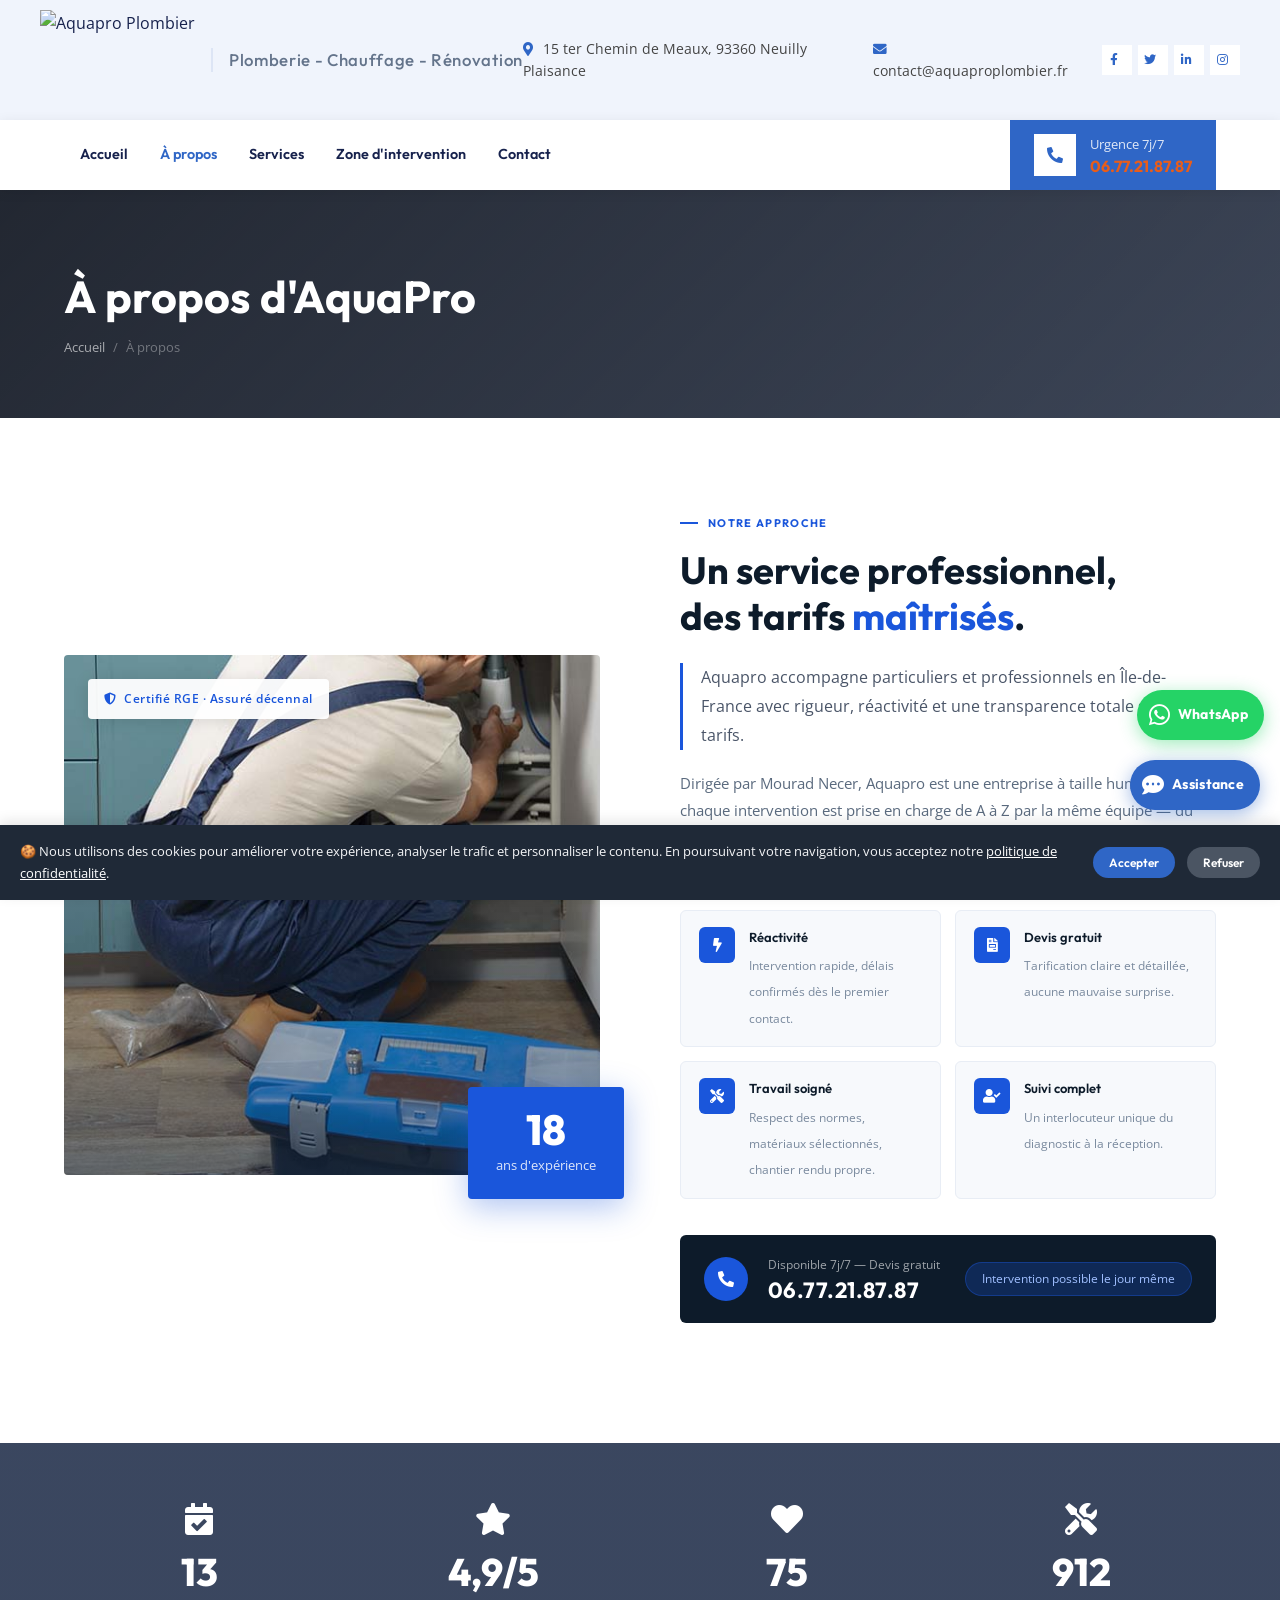
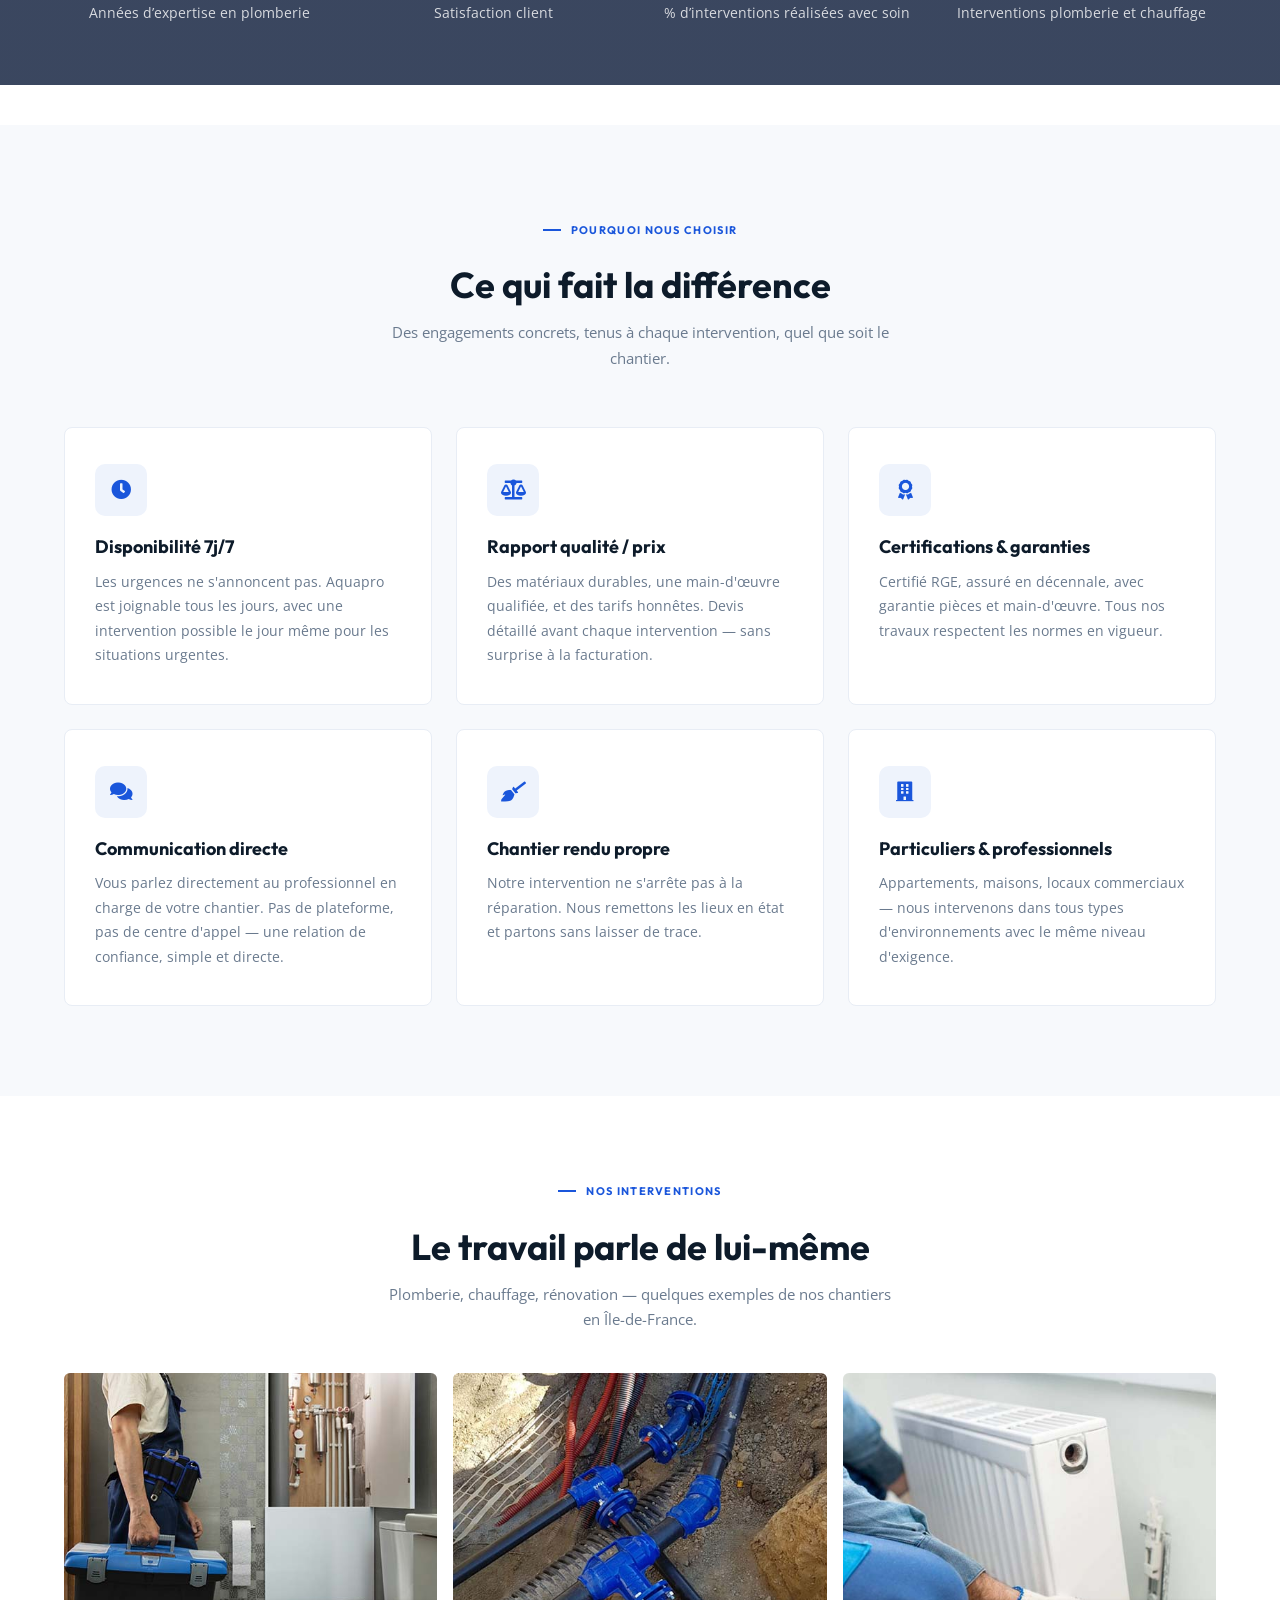
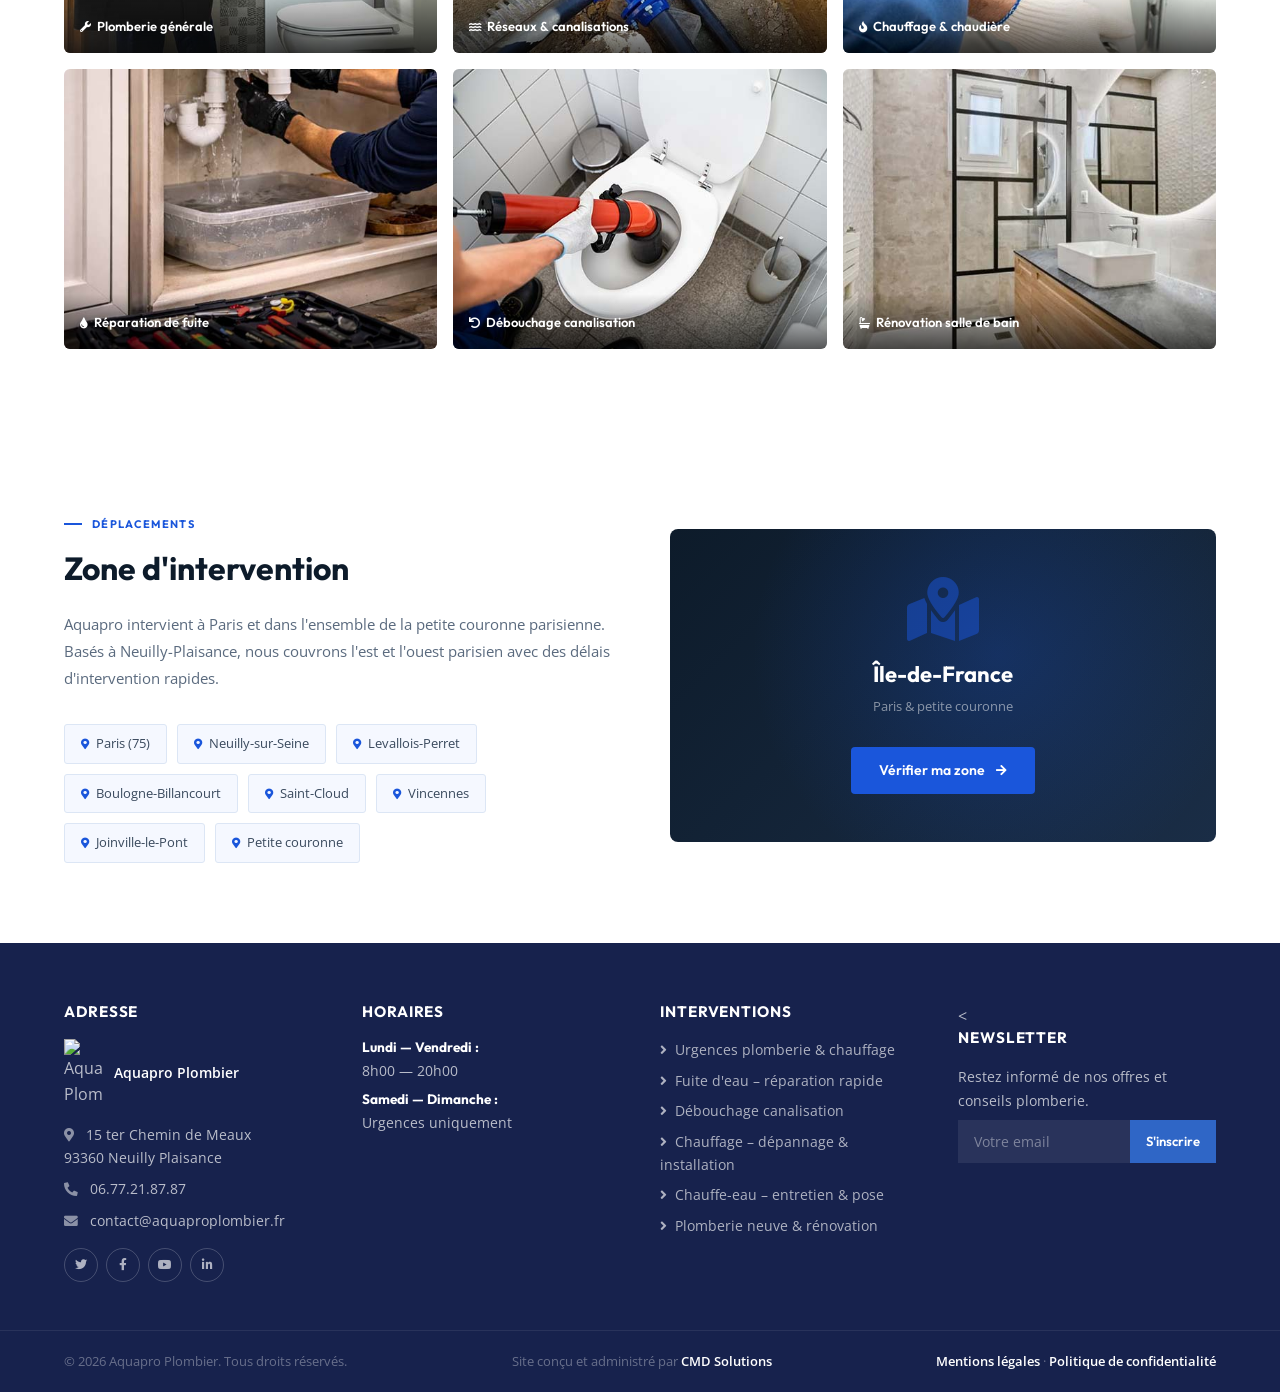
==== about.html @ 338954f0 "Add files via upload" ====
<!DOCTYPE html>
<html lang="fr">
<head>
  <meta charset="UTF-8">
  <meta name="viewport" content="width=device-width, initial-scale=1.0">
  <meta name="author" content="Chris M David">
  <meta name="copyright" content="© 2026 CMD solution">
  <title>À propos — Aquapro Plombier Neuilly-Plaisance (93)</title>
  <meta name="description" content="18 ans d'expérience en plomberie et chauffage en Île-de-France. Découvrez Aquapro Plombier, artisan qualifié basé à Neuilly-Plaisance (93), intervenant sur Paris et la banlieue.">
  <link rel="canonical" href="https://cmdsolution.github.io/aquapro-plomberie/about.html">

  <link rel="preconnect" href="https://fonts.googleapis.com">
  <link rel="preconnect" href="https://fonts.gstatic.com" crossorigin>
  <link href="https://fonts.googleapis.com/css2?family=Outfit:wght@400;500;600;700;800&family=Open+Sans:wght@400;500;600&display=swap" rel="stylesheet">
  <link rel="stylesheet" href="https://cdnjs.cloudflare.com/ajax/libs/font-awesome/5.15.4/css/all.min.css">
  <link rel="stylesheet" href="style.css">

  <style>
    /* ── ABOUT PAGE ENHANCEMENTS ── */

    .page-hero { position: relative; overflow: hidden; }
    .page-hero::after {
      content: '';
      position: absolute;
      inset: 0;
      background: linear-gradient(135deg, rgba(0,0,0,.55) 0%, rgba(0,0,0,.2) 100%);
      pointer-events: none;
    }
    .page-hero .container { position: relative; z-index: 2; }

    /* ── ABOUT PRINCIPALE ── */
    .about-pro-section { padding: 90px 0 80px; background: #fff; }
    .about-pro-grid {
      display: grid;
      grid-template-columns: 1fr 1fr;
      gap: 80px;
      align-items: center;
    }

    /* Image */
    .about-img-wrap { position: relative; }
    .about-img-wrap img {
      width: 100%;
      height: 520px;
      object-fit: cover;
      border-radius: 4px;
      display: block;
    }
    .about-img-overlay {
      position: absolute;
      inset: 0;
      background: linear-gradient(to top, rgba(10,40,80,.5) 0%, transparent 60%);
      border-radius: 4px;
    }
    .about-img-badge {
      position: absolute;
      bottom: -24px;
      right: -24px;
      background: #1a56db;
      color: #fff;
      border-radius: 4px;
      padding: 22px 28px;
      box-shadow: 0 8px 32px rgba(26,86,219,.35);
      text-align: center;
      min-width: 140px;
    }
    .about-img-badge strong {
      display: block;
      font-size: 42px;
      font-family: 'Outfit', sans-serif;
      font-weight: 800;
      line-height: 1;
      color: #fff;
    }
    .about-img-badge span {
      font-size: 13px;
      color: rgba(255,255,255,.85);
      font-family: 'Open Sans', sans-serif;
    }
    .about-img-cert {
      position: absolute;
      top: 24px;
      left: 24px;
      background: rgba(255,255,255,.95);
      border-radius: 4px;
      padding: 10px 16px;
      font-size: 12px;
      font-family: 'Open Sans', sans-serif;
      font-weight: 600;
      color: #1a56db;
      letter-spacing: .04em;
      display: flex;
      align-items: center;
      gap: 8px;
      box-shadow: 0 2px 16px rgba(0,0,0,.12);
    }

    /* Texte */
    .about-label {
      display: inline-block;
      font-family: 'Outfit', sans-serif;
      font-size: 11px;
      font-weight: 700;
      letter-spacing: .12em;
      text-transform: uppercase;
      color: #1a56db;
      margin-bottom: 16px;
      padding-left: 28px;
      position: relative;
    }
    .about-label::before {
      content: '';
      position: absolute;
      left: 0; top: 50%;
      width: 18px; height: 2px;
      background: #1a56db;
      transform: translateY(-50%);
    }
    .about-h2 {
      font-family: 'Outfit', sans-serif;
      font-size: 38px;
      font-weight: 700;
      color: #0d1b2a;
      line-height: 1.2;
      margin: 0 0 24px;
    }
    .about-h2 em { font-style: normal; color: #1a56db; }
    .about-intro {
      font-family: 'Open Sans', sans-serif;
      font-size: 16px;
      line-height: 1.8;
      color: #4a5568;
      margin-bottom: 20px;
      border-left: 3px solid #1a56db;
      padding-left: 18px;
    }
    .about-body {
      font-family: 'Open Sans', sans-serif;
      font-size: 15px;
      line-height: 1.8;
      color: #5a6a7e;
      margin-bottom: 32px;
    }

    /* Engagements */
    .engagements-grid {
      display: grid;
      grid-template-columns: 1fr 1fr;
      gap: 14px;
      margin-bottom: 36px;
    }
    .eng-card {
      background: #f7f9fc;
      border: 1px solid #e8edf5;
      border-radius: 6px;
      padding: 16px 18px;
      display: flex;
      gap: 14px;
      align-items: flex-start;
      transition: box-shadow .2s, border-color .2s;
    }
    .eng-card:hover {
      box-shadow: 0 4px 20px rgba(26,86,219,.1);
      border-color: #c0d0ee;
    }
    .eng-icon-wrap {
      width: 36px; height: 36px;
      border-radius: 6px;
      background: #1a56db;
      display: flex; align-items: center; justify-content: center;
      flex-shrink: 0;
    }
    .eng-icon-wrap i { color: #fff; font-size: 14px; }
    .eng-content strong {
      display: block;
      font-family: 'Outfit', sans-serif;
      font-size: 13px; font-weight: 600;
      color: #0d1b2a;
      margin-bottom: 3px;
    }
    .eng-content span {
      font-family: 'Open Sans', sans-serif;
      font-size: 12px; color: #7a8a9e;
      line-height: 1.5;
    }

    /* CTA bar */
    .about-cta-bar {
      display: flex; align-items: center; gap: 20px;
      padding: 20px 24px;
      background: #0d1b2a;
      border-radius: 6px;
    }
    .about-cta-bar .cta-icon {
      width: 44px; height: 44px;
      background: #1a56db; border-radius: 50%;
      display: flex; align-items: center; justify-content: center;
      flex-shrink: 0;
    }
    .about-cta-bar .cta-icon i { color: #fff; font-size: 16px; }
    .about-cta-bar .cta-text p {
      margin: 0 0 2px;
      font-size: 12px; color: rgba(255,255,255,.6);
      font-family: 'Open Sans', sans-serif;
    }
    .about-cta-bar .cta-text h3 {
      margin: 0;
      font-family: 'Outfit', sans-serif;
      font-size: 22px; font-weight: 700;
      color: #fff; letter-spacing: .02em;
    }
    .about-cta-bar .cta-badge {
      margin-left: auto;
      background: rgba(26,86,219,.25);
      border: 1px solid rgba(26,86,219,.4);
      border-radius: 20px;
      padding: 6px 16px;
      font-size: 12px;
      font-family: 'Open Sans', sans-serif;
      color: #a0bfff;
      white-space: nowrap;
    }

    /* ── STATS BAR ── */
    .stats-pro-bar {
      background: linear-gradient(135deg, #0d1b2a 0%, #1a2d46 100%);
      padding: 60px 0;
    }
    .stats-pro-grid {
      display: grid;
      grid-template-columns: repeat(4, 1fr);
    }
    .stat-pro-item {
      text-align: center;
      padding: 0 30px;
      position: relative;
    }
    .stat-pro-item:not(:last-child)::after {
      content: '';
      position: absolute;
      right: 0; top: 10%; height: 80%; width: 1px;
      background: rgba(255,255,255,.1);
    }
    .stat-pro-item i {
      font-size: 22px; color: #1a56db;
      margin-bottom: 14px; display: block;
    }
    .stat-pro-item h2 {
      font-family: 'Outfit', sans-serif;
      font-size: 48px; font-weight: 800;
      color: #fff; margin: 0 0 6px; line-height: 1;
    }
    .stat-pro-item h2 .suffix {
      font-size: 24px; font-weight: 600; color: #1a56db;
    }
    .stat-pro-item p {
      font-family: 'Open Sans', sans-serif;
      font-size: 13px; color: rgba(255,255,255,.55);
      margin: 0; letter-spacing: .03em;
    }

    /* ── VALEURS ── */
    .valeurs-section { padding: 90px 0; background: #f7f9fc; }
    .section-header { text-align: center; margin-bottom: 56px; }
    .section-header h2 {
      font-family: 'Outfit', sans-serif;
      font-size: 36px; font-weight: 700;
      color: #0d1b2a; margin: 8px 0 14px;
    }
    .section-header p {
      font-family: 'Open Sans', sans-serif;
      font-size: 15px; color: #6a7a8e;
      max-width: 560px; margin: 0 auto; line-height: 1.7;
    }
    .valeurs-grid {
      display: grid;
      grid-template-columns: repeat(3, 1fr);
      gap: 24px;
    }
    .valeur-card {
      background: #fff;
      border: 1px solid #e8edf5;
      border-radius: 8px;
      padding: 36px 30px;
      transition: box-shadow .25s, transform .25s;
      position: relative; overflow: hidden;
    }
    .valeur-card::before {
      content: '';
      position: absolute;
      top: 0; left: 0; right: 0; height: 3px;
      background: #1a56db;
      transform: scaleX(0); transform-origin: left;
      transition: transform .3s;
    }
    .valeur-card:hover {
      box-shadow: 0 12px 40px rgba(26,86,219,.12);
      transform: translateY(-4px);
    }
    .valeur-card:hover::before { transform: scaleX(1); }
    .valeur-icon {
      width: 52px; height: 52px;
      background: #eef3fc; border-radius: 10px;
      display: flex; align-items: center; justify-content: center;
      margin-bottom: 20px;
    }
    .valeur-icon i { font-size: 20px; color: #1a56db; }
    .valeur-card h4 {
      font-family: 'Outfit', sans-serif;
      font-size: 18px; font-weight: 700;
      color: #0d1b2a; margin: 0 0 12px;
    }
    .valeur-card p {
      font-family: 'Open Sans', sans-serif;
      font-size: 14px; color: #6a7a8e;
      line-height: 1.75; margin: 0;
    }

    /* ── ZONE ── */
    .zone-section { padding: 80px 0; background: #fff; }
    .zone-grid {
      display: grid;
      grid-template-columns: 1fr 1fr;
      gap: 60px; align-items: center;
    }
    .zone-tags {
      display: flex; flex-wrap: wrap; gap: 10px;
      margin-top: 24px;
    }
    .zone-tag {
      display: inline-flex; align-items: center; gap: 7px;
      padding: 8px 16px;
      border: 1px solid #dce6f5; border-radius: 3px;
      font-family: 'Open Sans', sans-serif;
      font-size: 13px; color: #3a4a5e;
      background: #f5f8ff;
    }
    .zone-tag i { font-size: 11px; color: #1a56db; }
    .zone-map-wrap {
      background: linear-gradient(135deg, #0d1b2a 0%, #1a2d46 100%);
      border-radius: 8px; padding: 48px 40px;
      text-align: center; position: relative; overflow: hidden;
    }
    .zone-map-wrap::before {
      content: '';
      position: absolute; inset: 0;
      background: radial-gradient(circle at 60% 40%, rgba(26,86,219,.25) 0%, transparent 65%);
    }
    .zone-map-icon { position: relative; z-index: 2; }
    .zone-map-icon i {
      font-size: 64px; color: rgba(26,86,219,.5);
      display: block; margin-bottom: 20px;
    }
    .zone-map-icon h3 {
      font-family: 'Outfit', sans-serif;
      font-size: 22px; font-weight: 700;
      color: #fff; margin: 0 0 8px;
    }
    .zone-map-icon p {
      font-family: 'Open Sans', sans-serif;
      font-size: 13px; color: rgba(255,255,255,.5); margin: 0;
    }
    .zone-cta {
      position: relative; z-index: 2;
      margin-top: 30px; display: inline-block;
      background: #1a56db; color: #fff;
      font-family: 'Outfit', sans-serif;
      font-size: 14px; font-weight: 600;
      padding: 12px 28px; border-radius: 4px;
      text-decoration: none; transition: background .2s;
    }
    .zone-cta:hover { background: #1447b8; color: #fff; }

    /* Fade-up */
    .fade-up {
      opacity: 0; transform: translateY(28px);
      transition: opacity .6s ease, transform .6s ease;
    }
    .fade-up.visible { opacity: 1; transform: translateY(0); }

    /* Responsive */
    @media (max-width: 992px) {
      .about-pro-grid, .zone-grid { grid-template-columns: 1fr; gap: 40px; }
      .about-img-badge { bottom: -16px; right: 16px; }
      .stats-pro-grid { grid-template-columns: repeat(2, 1fr); gap: 40px; }
      .stat-pro-item:not(:last-child)::after { display: none; }
      .valeurs-grid { grid-template-columns: 1fr 1fr; }
    }
    @media (max-width: 600px) {
      .about-h2 { font-size: 28px; }
      .valeurs-grid, .engagements-grid { grid-template-columns: 1fr; }
      .stats-pro-grid { grid-template-columns: repeat(2, 1fr); }
      .about-cta-bar { flex-wrap: wrap; }
      .about-cta-bar .cta-badge { margin-left: 0; }
    }
  </style>
</head>
<body>

  <!-- TOPBAR -->
  <div class="topbar">
    <div class="container topbar-inner">
      <div class="logo">
        <a href="index.html"><img src="img/logo.webp" alt="Aquapro Plombier"></a>
        <div class="logo-tagline">Plomberie - Chauffage - Rénovation</div>
      </div>
      <div class="topbar-info">
        <span><i class="fa fa-map-marker-alt"></i> 15 ter Chemin de Meaux, 93360 Neuilly Plaisance</span>
        <span><i class="fa fa-envelope"></i> contact@aquaproplombier.fr</span>
        <div class="topbar-social">
          <a href="#"><i class="fab fa-facebook-f"></i></a>
          <a href="#"><i class="fab fa-twitter"></i></a>
          <a href="#"><i class="fab fa-linkedin-in"></i></a>
          <a href="#"><i class="fab fa-instagram"></i></a>
        </div>
      </div>
    </div>
  </div>

  <!-- NAVBAR -->
  <nav class="navbar" id="navbar">
    <div class="container navbar-inner">
      <a href="index.html" class="nav-logo">Aquapro Plombier</a>
      <button class="burger" id="burger"><i class="fa fa-bars"></i></button>
      <div class="nav-menu" id="nav-menu">
        <a href="index.html" class="nav-link">Accueil</a>
        <a href="about.html" class="nav-link">À propos</a>
        <a href="services.html" class="nav-link">Services</a>
        <a href="zone-intervention.html" class="nav-link">Zone d'intervention</a>
        <a href="contact.html" class="nav-link">Contact</a>
      </div>
      <div class="nav-phone">
        <div class="nav-phone-icon"><i class="fa fa-phone-alt"></i></div>
        <div>
          <p>Urgence 7j/7</p>
          <h5>06.77.21.87.87</h5>
        </div>
      </div>
    </div>
  </nav>

  <!-- HERO -->
  <div class="page-hero">
    <div class="container">
      <h1>À propos d'AquaPro</h1>
      <nav class="breadcrumb">
        <a href="index.html">Accueil</a>
        <span>/</span>
        <span>À propos</span>
      </nav>
    </div>
  </div>

  <!-- ── ABOUT PRINCIPALE ── -->
  <section class="about-pro-section">
    <div class="container">
      <div class="about-pro-grid">

        <div class="about-img-wrap fade-up">
          <img src="img/pomb1.jpg" alt="Aquapro Plombier au travail">
          <div class="about-img-overlay"></div>
          <div class="about-img-cert">
            <i class="fa fa-shield-alt"></i> Certifié RGE · Assuré décennal
          </div>
          <div class="about-img-badge">
            <strong>18</strong>
            <span>ans d'expérience</span>
          </div>
        </div>

        <div class="fade-up" style="transition-delay:.15s">
          <span class="about-label">Notre approche</span>
          <h2 class="about-h2">Un service professionnel,<br>des tarifs <em>maîtrisés</em>.</h2>
          <p class="about-intro">
            Aquapro accompagne particuliers et professionnels en Île-de-France avec rigueur, réactivité et une transparence totale sur les tarifs.
          </p>
          <p class="about-body">
            Dirigée par Mourad Necer, Aquapro est une entreprise à taille humaine où chaque intervention est prise en charge de A à Z par la même équipe — du diagnostic jusqu'à la remise en état. Pas d'intermédiaire, pas de sous-traitance : un interlocuteur unique, du premier appel à la réception des travaux.
          </p>
          <div class="engagements-grid">
            <div class="eng-card">
              <div class="eng-icon-wrap"><i class="fa fa-bolt"></i></div>
              <div class="eng-content">
                <strong>Réactivité</strong>
                <span>Intervention rapide, délais confirmés dès le premier contact.</span>
              </div>
            </div>
            <div class="eng-card">
              <div class="eng-icon-wrap"><i class="fa fa-file-invoice"></i></div>
              <div class="eng-content">
                <strong>Devis gratuit</strong>
                <span>Tarification claire et détaillée, aucune mauvaise surprise.</span>
              </div>
            </div>
            <div class="eng-card">
              <div class="eng-icon-wrap"><i class="fa fa-tools"></i></div>
              <div class="eng-content">
                <strong>Travail soigné</strong>
                <span>Respect des normes, matériaux sélectionnés, chantier rendu propre.</span>
              </div>
            </div>
            <div class="eng-card">
              <div class="eng-icon-wrap"><i class="fa fa-user-check"></i></div>
              <div class="eng-content">
                <strong>Suivi complet</strong>
                <span>Un interlocuteur unique du diagnostic à la réception.</span>
              </div>
            </div>
          </div>
          <div class="about-cta-bar">
            <div class="cta-icon"><i class="fa fa-phone-alt"></i></div>
            <div class="cta-text">
              <p>Disponible 7j/7 — Devis gratuit</p>
              <h3>06.77.21.87.87</h3>
            </div>
            <span class="cta-badge">Intervention possible le jour même</span>
          </div>
        </div>

      </div>
    </div>
  </section>

<!-- FACTS / PREMIUM TRUST SECTION -->
<div class="facts-bar premium-facts">
  <div class="container">
    <div class="grid-4">

      <!-- Experience -->
      <div class="fact-item fade-in">
        <i class="fa fa-calendar-check fa-2x"></i>
        <h2 class="counter" data-target="18">0</h2>
        <p>Années d’expertise en plomberie</p>
      </div>

      <!-- Satisfaction client (version fixe propre) -->
      <div class="fact-item fade-in">
        <i class="fa fa-star fa-2x"></i>
        <h2>4,9/5</h2>
        <p>Satisfaction client</p>
      </div>

      <!-- Quality -->
      <div class="fact-item fade-in">
        <i class="fa fa-heart fa-2x"></i>
        <h2 class="counter" data-target="100">0</h2>
        <p>% d’interventions réalisées avec soin</p>
      </div>

      <!-- Activity -->
      <div class="fact-item fade-in">
        <i class="fa fa-tools fa-2x"></i>
        <h2 class="counter" data-target="1200">0</h2>
        <p>Interventions plomberie et chauffage</p>
        </div>
      </div>
    </div>
  </div>

  <!-- ── VALEURS ── -->
  <section class="valeurs-section">
    <div class="container">
      <div class="section-header fade-up">
        <span class="about-label">Pourquoi nous choisir</span>
        <h2>Ce qui fait la différence</h2>
        <p>Des engagements concrets, tenus à chaque intervention, quel que soit le chantier.</p>
      </div>
      <div class="valeurs-grid">
        <div class="valeur-card fade-up">
          <div class="valeur-icon"><i class="fa fa-clock"></i></div>
          <h4>Disponibilité 7j/7</h4>
          <p>Les urgences ne s'annoncent pas. Aquapro est joignable tous les jours, avec une intervention possible le jour même pour les situations urgentes.</p>
        </div>
        <div class="valeur-card fade-up" style="transition-delay:.1s">
          <div class="valeur-icon"><i class="fa fa-balance-scale"></i></div>
          <h4>Rapport qualité / prix</h4>
          <p>Des matériaux durables, une main-d'œuvre qualifiée, et des tarifs honnêtes. Devis détaillé avant chaque intervention — sans surprise à la facturation.</p>
        </div>
        <div class="valeur-card fade-up" style="transition-delay:.2s">
          <div class="valeur-icon"><i class="fa fa-award"></i></div>
          <h4>Certifications & garanties</h4>
          <p>Certifié RGE, assuré en décennale, avec garantie pièces et main-d'œuvre. Tous nos travaux respectent les normes en vigueur.</p>
        </div>
        <div class="valeur-card fade-up" style="transition-delay:.3s">
          <div class="valeur-icon"><i class="fa fa-comments"></i></div>
          <h4>Communication directe</h4>
          <p>Vous parlez directement au professionnel en charge de votre chantier. Pas de plateforme, pas de centre d'appel — une relation de confiance, simple et directe.</p>
        </div>
        <div class="valeur-card fade-up" style="transition-delay:.4s">
          <div class="valeur-icon"><i class="fa fa-broom"></i></div>
          <h4>Chantier rendu propre</h4>
          <p>Notre intervention ne s'arrête pas à la réparation. Nous remettons les lieux en état et partons sans laisser de trace.</p>
        </div>
        <div class="valeur-card fade-up" style="transition-delay:.5s">
          <div class="valeur-icon"><i class="fa fa-building"></i></div>
          <h4>Particuliers & professionnels</h4>
          <p>Appartements, maisons, locaux commerciaux — nous intervenons dans tous types d'environnements avec le même niveau d'exigence.</p>
        </div>
      </div>
    </div>
  </section>

  <!-- ── GALERIE ── -->
  <section style="padding: 80px 0; background: #fff;">
    <div class="container">
      <div class="section-header fade-up" style="margin-bottom:40px;">
        <span class="about-label">Nos interventions</span>
        <h2 style="font-family:'Outfit',sans-serif;font-size:36px;font-weight:700;color:#0d1b2a;margin:8px 0 14px;">Le travail parle de lui-même</h2>
        <p style="font-family:'Open Sans',sans-serif;font-size:15px;color:#6a7a8e;max-width:520px;margin:0 auto;line-height:1.7;">Plomberie, chauffage, rénovation — quelques exemples de nos chantiers en Île-de-France.</p>
      </div>
      <div style="display:grid;grid-template-columns:repeat(3,1fr);gap:16px;">

        <div class="fade-up" style="border-radius:6px;overflow:hidden;aspect-ratio:4/3;position:relative;">
          <img src="img/pomb2.jpg" alt="Plombier au travail" style="width:100%;height:100%;object-fit:cover;display:block;">
          <div style="position:absolute;bottom:0;left:0;right:0;background:linear-gradient(to top,rgba(0,0,0,.65),transparent);padding:14px 16px;">
            <span style="font-family:'Outfit',sans-serif;font-size:13px;font-weight:600;color:#fff;"><i class="fa fa-wrench" style="margin-right:6px;font-size:11px;"></i>Plomberie générale</span>
          </div>
        </div>

        <div class="fade-up" style="border-radius:6px;overflow:hidden;aspect-ratio:4/3;position:relative;transition-delay:.1s;">
          <img src="img/pomb3.jpg" alt="Réseaux de tuyaux" style="width:100%;height:100%;object-fit:cover;display:block;">
          <div style="position:absolute;bottom:0;left:0;right:0;background:linear-gradient(to top,rgba(0,0,0,.65),transparent);padding:14px 16px;">
            <span style="font-family:'Outfit',sans-serif;font-size:13px;font-weight:600;color:#fff;"><i class="fa fa-water" style="margin-right:6px;font-size:11px;"></i>Réseaux & canalisations</span>
          </div>
        </div>

        <div class="fade-up" style="border-radius:6px;overflow:hidden;aspect-ratio:4/3;position:relative;transition-delay:.2s;">
          <img src="img/pomb4.jpg" alt="Chaudière chauffage" style="width:100%;height:100%;object-fit:cover;display:block;">
          <div style="position:absolute;bottom:0;left:0;right:0;background:linear-gradient(to top,rgba(0,0,0,.65),transparent);padding:14px 16px;">
            <span style="font-family:'Outfit',sans-serif;font-size:13px;font-weight:600;color:#fff;"><i class="fa fa-fire" style="margin-right:6px;font-size:11px;"></i>Chauffage & chaudière</span>
          </div>
        </div>

        <div class="fade-up" style="border-radius:6px;overflow:hidden;aspect-ratio:4/3;position:relative;transition-delay:.3s;">
          <img src="img/pomb5.jpg" alt="Réparation fuite" style="width:100%;height:100%;object-fit:cover;display:block;">
          <div style="position:absolute;bottom:0;left:0;right:0;background:linear-gradient(to top,rgba(0,0,0,.65),transparent);padding:14px 16px;">
            <span style="font-family:'Outfit',sans-serif;font-size:13px;font-weight:600;color:#fff;"><i class="fa fa-tint" style="margin-right:6px;font-size:11px;"></i>Réparation de fuite</span>
          </div>
        </div>

        <div class="fade-up" style="border-radius:6px;overflow:hidden;aspect-ratio:4/3;position:relative;transition-delay:.4s;">
          <img src="img/pomb6.jpg" alt="Débouchage" style="width:100%;height:100%;object-fit:cover;display:block;">
          <div style="position:absolute;bottom:0;left:0;right:0;background:linear-gradient(to top,rgba(0,0,0,.65),transparent);padding:14px 16px;">
            <span style="font-family:'Outfit',sans-serif;font-size:13px;font-weight:600;color:#fff;"><i class="fa fa-undo" style="margin-right:6px;font-size:11px;"></i>Débouchage canalisation</span>
          </div>
        </div>

        <div class="fade-up" style="border-radius:6px;overflow:hidden;aspect-ratio:4/3;position:relative;transition-delay:.5s;">
          <img src="img/pomb7.jpg" alt="Aménagement des pièces d’eau" style="width:100%;height:100%;object-fit:cover;display:block;">
          <div style="position:absolute;bottom:0;left:0;right:0;background:linear-gradient(to top,rgba(0,0,0,.65),transparent);padding:14px 16px;">
            <span style="font-family:'Outfit',sans-serif;font-size:13px;font-weight:600;color:#fff;"><i class="fa fa-bath" style="margin-right:6px;font-size:11px;"></i>Rénovation salle de bain</span>
          </div>
        </div>

      </div>
    </div>
  </section>

  <!-- ── ZONE D'INTERVENTION ── -->
  <section class="zone-section">
    <div class="container">
      <div class="zone-grid">
        <div class="zone-content fade-up">
          <span class="about-label">Déplacements</span>
          <h2 class="about-h2" style="font-size:32px;">Zone d'intervention</h2>
          <p class="about-body">Aquapro intervient à Paris et dans l'ensemble de la petite couronne parisienne. Basés à Neuilly-Plaisance, nous couvrons l'est et l'ouest parisien avec des délais d'intervention rapides.</p>
          <div class="zone-tags">
            <span class="zone-tag"><i class="fa fa-map-marker-alt"></i> Paris (75)</span>
            <span class="zone-tag"><i class="fa fa-map-marker-alt"></i> Neuilly-sur-Seine</span>
            <span class="zone-tag"><i class="fa fa-map-marker-alt"></i> Levallois-Perret</span>
            <span class="zone-tag"><i class="fa fa-map-marker-alt"></i> Boulogne-Billancourt</span>
            <span class="zone-tag"><i class="fa fa-map-marker-alt"></i> Saint-Cloud</span>
            <span class="zone-tag"><i class="fa fa-map-marker-alt"></i> Vincennes</span>
            <span class="zone-tag"><i class="fa fa-map-marker-alt"></i> Joinville-le-Pont</span>
            <span class="zone-tag"><i class="fa fa-map-marker-alt"></i> Petite couronne</span>
          </div>
        </div>
        <div class="fade-up" style="transition-delay:.15s">
          <div class="zone-map-wrap">
            <div class="zone-map-icon">
              <i class="fa fa-map-marked-alt"></i>
              <h3>Île-de-France</h3>
              <p>Paris &amp; petite couronne</p>
            </div>
            <a href="contact.html" class="zone-cta">Vérifier ma zone <i class="fa fa-arrow-right" style="margin-left:8px;font-size:12px;"></i></a>
          </div>
        </div>
      </div>
    </div>
  </section>

  <!-- FOOTER -->
  <footer class="footer">
    <div class="container">
      <div class="footer-grid">
        <div>
          <h4>Adresse</h4>
		<div class="footer-brand">
  <img src="img/logo.webp" alt="Aquapro Plombier">
  <span>Aquapro Plombier</span>
</div>	  
          <p><i class="fa fa-map-marker-alt"></i> 15 ter Chemin de Meaux<br>93360 Neuilly Plaisance</p>
          <p><i class="fa fa-phone-alt"></i> 06.77.21.87.87</p>
          <p><i class="fa fa-envelope"></i> contact@aquaproplombier.fr</p>
          <div class="footer-social">
            <a href="#"><i class="fab fa-twitter"></i></a>
            <a href="#"><i class="fab fa-facebook-f"></i></a>
            <a href="#"><i class="fab fa-youtube"></i></a>
            <a href="#"><i class="fab fa-linkedin-in"></i></a>
          </div>
        </div>
        <div>
          <h4>Horaires</h4>
          <h6>Lundi — Vendredi :</h6>
          <p class="mb-4">8h00 — 20h00</p>
          <h6>Samedi — Dimanche :</h6>
          <p>Urgences uniquement</p>
        </div>
        <div>
          <h4>Interventions</h4>
          <a class="footer-link" href="services.html">Urgences plomberie &amp; chauffage</a>
          <a class="footer-link" href="services.html">Fuite d'eau – réparation rapide</a>
          <a class="footer-link" href="services.html">Débouchage canalisation</a>
          <a class="footer-link" href="services.html">Chauffage – dépannage &amp; installation</a>
          <a class="footer-link" href="services.html">Chauffe-eau – entretien &amp; pose</a>
          <a class="footer-link" href="services.html">Plomberie neuve &amp; rénovation</a>
        </div>
        <div>
          <<h4>Newsletter</h4>
<p>Restez informé de nos offres et conseils plomberie.</p>

<form id="newsletter-form" class="newsletter-wrap">
  <input 
    type="email" 
    name="email" 
    placeholder="Votre email" 
    required
  >
  
  <button type="submit">S'inscrire</button>
</form>

<p id="newsletter-message" style="display:none; margin-top:10px;"></p>

<script>
  const form = document.getElementById('newsletter-form');
  const message = document.getElementById('newsletter-message');

  form.addEventListener('submit', function(e) {
    e.preventDefault();

    const data = new FormData(form);

    fetch("https://formspree.io/f/maqagqjp", {
      method: "POST",
      body: data,
      headers: {
        'Accept': 'application/json'
      }
    })
    .then(response => {
      if (response.ok) {
        message.style.display = "block";
        message.style.color = "green";
        message.textContent = "Merci pour votre inscription !";
        form.reset();
      } else {
        message.style.display = "block";
        message.style.color = "red";
        message.textContent = "Une erreur est survenue. Réessayez.";
      }
    })
    .catch(() => {
      message.style.display = "block";
      message.style.color = "red";
      message.textContent = "Problème de connexion.";
    });
  });
</script>
          </div>
        </div>
      </div>
    </div>
    <div class="footer-bottom">
      <div class="container footer-bottom-inner">
        <span>© 2026 Aquapro Plombier. Tous droits réservés.</span>
        <span>Site conçu et administré par <a href="https://cmd-solutions.fr" target="_blank">CMD Solutions</a></span>
        <span>
          <a href="mentions-legales.html" target="_blank">Mentions légales</a>
          · <a href="politique-de-confidentialite.html" target="_blank">Politique de confidentialité</a>
        </span>
      </div>
    </div>
  </footer>

  <a href="#" class="back-to-top" id="back-to-top"><i class="fa fa-arrow-up"></i></a>

  <script src="main.js"></script>
  <script>
    // Fade-up on scroll
    const obs = new IntersectionObserver((entries) => {
      entries.forEach(e => {
        if (e.isIntersecting) { e.target.classList.add('visible'); obs.unobserve(e.target); }
      });
    }, { threshold: 0.1 });
    document.querySelectorAll('.fade-up').forEach(el => obs.observe(el));

    // Counter animation
    document.querySelectorAll('.counter-val').forEach(counter => {
      const target = +counter.dataset.target;
      const duration = 1800;
      const step = target / (duration / 16);
      let current = 0;
      const obsC = new IntersectionObserver((entries) => {
        if (entries[0].isIntersecting) {
          obsC.unobserve(counter);
          const timer = setInterval(() => {
            current += step;
            if (current >= target) { current = target; clearInterval(timer); }
            counter.textContent = Math.floor(current).toLocaleString('fr-FR');
          }, 16);
        }
      }, { threshold: 0.5 });
      obsC.observe(counter);
    });
  </script>
</body>
</html>
---- style.css ----
/* ===================================================
   AquaPro — Style complet
   =================================================== */
:root {
  --primary:   #2f66c6;
  --primary-d: #1e4fa0;
  --secondary: #e85d1a;
  --dark:      #17224d;
  --light:     #f0f4fc;
  --grey:      #64748b;
  --white:     #ffffff;
  --border:    #dde5f5;
}

/* ── Base ── */
*, *::before, *::after { box-sizing: border-box; margin: 0; padding: 0; }
/* overflow-x sur html (pas body) pour ne pas casser position:fixed */
html { scroll-behavior: smooth; overflow-x: hidden; }
body { font-family: 'Open Sans', sans-serif; color: var(--dark); background: #fff; line-height: 1.65; }
img { max-width: 100%; display: block; }
a { text-decoration: none; color: inherit; }
ul { list-style: none; padding: 0; margin: 0; }
h1,h2,h3,h4,h5,h6 { font-family: 'Outfit', sans-serif; line-height: 1.2; }

.container { max-width: 1200px; margin: 0 auto; padding: 0 24px; }
.section-pad { padding: 80px 0; }
.text-center { text-align: center; }
.mb-3 { margin-bottom: 16px; }
.mb-4 { margin-bottom: 24px; }
.mb-5 { margin-bottom: 40px; }
.text-muted { color: var(--grey); }
.w-full { width: 100%; }

.label-upper {
  font-family: 'Outfit', sans-serif;
  font-size: .8rem;
  font-weight: 700;
  letter-spacing: .12em;
  text-transform: uppercase;
  color: var(--secondary);
  margin-bottom: 10px;
  display: block;
}
.section-title {
  font-size: clamp(1.7rem, 3vw, 2.4rem);
  font-weight: 700;
  color: var(--dark);
  margin-bottom: 16px;
}

/* ── Buttons ── */
.btn-primary {
  display: inline-block;
  background: var(--primary);
  color: #fff;
  padding: 14px 34px;
  font-family: 'Outfit', sans-serif;
  font-weight: 600;
  font-size: .95rem;
  border: none;
  cursor: pointer;
  transition: .3s;
}
.btn-primary:hover { background: var(--primary-d); transform: translateY(-2px); }
.btn-secondary {
  display: inline-block;
  background: var(--secondary);
  color: #fff;
  padding: 14px 34px;
  font-family: 'Outfit', sans-serif;
  font-weight: 600;
  font-size: .95rem;
  transition: .3s;
}
.btn-secondary:hover { background: #c94d12; transform: translateY(-2px); }

/* ── Fade in ── */
.fade-in { opacity: 0; transform: translateY(24px); transition: opacity .6s ease, transform .6s ease; }
.fade-in.visible { opacity: 1; transform: translateY(0); }

/* ══════════════════════════════════
   TOPBAR
══════════════════════════════════ */
.topbar { background: var(--light); display: block; }

.topbar-inner {
  display: flex;
  align-items: center;
  justify-content: space-between;
  padding: 10px 0;
  min-height: 80px;
}

.logo,
.topbar-logo {
  display: flex;
  align-items: center;
  flex-shrink: 0;
}

/* Mobile : logo compact */
.logo img,
.topbar-logo img {
  height: 60px;
  width: auto;
  display: block;
}

/* Texte tagline à côté du logo */
.logo-tagline {
  font-family: 'Outfit', sans-serif;
  font-size: .95rem;
  font-weight: 500;
  color: var(--grey);
  letter-spacing: .04em;
  padding-left: 16px;
  border-left: 2px solid var(--border);
  margin-left: 16px;
  line-height: 1.4;
}

/* Desktop : logo grand + infos visibles */
@media(min-width:992px){
  .topbar-inner { min-height: 120px; }
  .logo img, .topbar-logo img { height: 100px; }
  .logo-tagline { font-size: 1.05rem; }
}

/* Sur très petit écran : cacher le tagline pour ne pas déborder */
@media(max-width:400px){
  .logo-tagline { display: none; }
}

.topbar-logo a {
  font-family: 'Outfit', sans-serif;
  font-weight: 800;
  font-size: 1.6rem;
  color: var(--primary);
}

/* Infos masquées sur mobile, visibles sur desktop */
.topbar-info {
  display: none;
  align-items: center;
  gap: 28px;
  font-size: .85rem;
  color: #444;
}
@media(min-width:992px){ .topbar-info { display: flex; } }

.topbar-info i { color: var(--primary); margin-right: 6px; }
.topbar-social { display: flex; gap: 6px; }
.topbar-social a {
  width: 30px; height: 30px;
  background: #fff;
  color: var(--primary);
  display: flex; align-items: center; justify-content: center;
  font-size: .75rem;
  transition: .3s;
}
.topbar-social a:hover { background: var(--primary); color: #fff; }

/* ══════════════════════════════════
   NAVBAR
══════════════════════════════════ */
.navbar {
  background: #fff;
  position: sticky;
  top: 0;
  z-index: 1000;
  box-shadow: 0 2px 12px rgba(0,0,0,.08);
}
.navbar-inner {
  display: flex;
  align-items: center;
  height: 70px;
  gap: 0;
}
.nav-logo {
  font-family: 'Outfit', sans-serif;
  font-weight: 800;
  font-size: 1.5rem;
  color: var(--primary);
  display: none;
  margin-right: auto;
}
/* Sur mobile, la topbar affiche déjà le logo image — on n'affiche pas le texte en double */
/* @media(max-width:991px){ .nav-logo { display: block; } } */
.burger {
  background: none;
  border: none;
  font-size: 1.3rem;
  cursor: pointer;
  color: var(--dark);
  margin-left: auto;
  display: none;
  padding: 8px;
}
@media(max-width:991px){ .burger { display: block; } }
.nav-menu {
  display: flex;
  align-items: center;
  gap: 0;
  margin-right: auto;
}
@media(max-width:991px){
  .nav-menu {
    display: none;
    flex-direction: column;
    align-items: flex-start;
    position: fixed;
    top: 70px; left: 0; right: 0;
    background: #fff;
    padding: 16px 24px;
    border-top: 1px solid var(--border);
    box-shadow: 0 8px 24px rgba(0,0,0,.12);
    z-index: 999;
    gap: 2px;
  }
  .nav-menu.open { display: flex; }
}
.nav-link {
  font-family: 'Outfit', sans-serif;
  font-weight: 600;
  font-size: .9rem;
  color: var(--dark);
  padding: 24px 16px;
  display: block;
  transition: .3s;
}
@media(max-width:991px){ .nav-link { padding: 12px 14px; border-radius: 6px; } }
.nav-link:hover, .nav-link.active { color: var(--primary); }
.nav-dropdown { position: relative; }
.dropdown-panel {
  display: none;
  position: absolute;
  top: 100%;
  left: 0;
  background: #fff;
  min-width: 180px;
  box-shadow: 0 8px 24px rgba(0,0,0,.12);
  z-index: 10;
}
.nav-dropdown:hover .dropdown-panel { display: block; }
@media(max-width:991px){
  .dropdown-panel { position: static; box-shadow: none; padding-left: 16px; display: none; }
  .nav-dropdown.open .dropdown-panel { display: block; }
}
.dropdown-panel a {
  display: block;
  padding: 12px 18px;
  font-size: .88rem;
  font-family: 'Outfit', sans-serif;
  font-weight: 500;
  color: var(--dark);
  border-bottom: 1px solid var(--border);
  transition: .2s;
}
.dropdown-panel a:hover { color: var(--primary); padding-left: 24px; }
.nav-phone {
  display: flex;
  align-items: center;
  gap: 14px;
  background: var(--primary);
  color: #fff;
  padding: 20px 24px;
  margin-left: auto;
  height: 70px;
  flex-shrink: 0;
}
@media(max-width:991px){ .nav-phone { display: none; } }
.nav-phone-icon {
  width: 42px; height: 42px;
  background: #fff;
  display: flex; align-items: center; justify-content: center;
  flex-shrink: 0;
}
.nav-phone-icon i { color: var(--primary); }
.nav-phone p { font-size: .8rem; margin: 0 0 2px; opacity: .85; }
.nav-phone h5 { font-family: 'Outfit', sans-serif; font-size: 1rem; margin: 0; color: var(--secondary); }

/* ══════════════════════════════════
   CAROUSEL
══════════════════════════════════ */
.carousel-wrap { position: relative; overflow: hidden; }
.carousel { position: relative; }
.carousel-slide {
  display: none;
  position: relative;
}
.carousel-slide.active { display: block; }
.carousel-slide img {
  width: 100%;
  height: 600px;
  object-fit: cover;
  display: block;
}
@media(max-width:768px){ .carousel-slide img { height: 380px; } }
.carousel-overlay {
  position: absolute;
  inset: 0;
  background: rgba(0,0,0,.45);
  display: flex;
  align-items: center;
}
.carousel-content {
  max-width: 900px;
  padding: 0 0 0 20px;
  border-left: 14px solid #fff;
}
.carousel-content h5 {
  color: #fff;
  text-transform: uppercase;
  font-size: .9rem;
  letter-spacing: .1em;
  margin-bottom: 16px;
  font-weight: 600;
}
.carousel-content h1 {
  color: #fff;
  font-size: clamp(1.8rem, 4vw, 3.2rem);
  margin-bottom: 18px;
  font-weight: 800;
}
.carousel-content p {
  color: rgba(255,255,255,.85);
  font-size: 1rem;
  margin-bottom: 28px;
  max-width: 100%;
}
.carousel-btns { display: flex; gap: 14px; flex-wrap: wrap; }
.carousel-btn {
  position: absolute;
  top: 50%;
  transform: translateY(-50%);
  background: rgba(255,255,255,.15);
  border: 1px solid rgba(255,255,255,.4);
  color: #fff;
  width: 46px; height: 46px;
  display: flex; align-items: center; justify-content: center;
  cursor: pointer;
  font-size: 1rem;
  transition: .3s;
  z-index: 5;
}
.carousel-btn:hover { background: var(--primary); border-color: var(--primary); }
.carousel-btn.prev { left: 20px; }
.carousel-btn.next { right: 20px; }

/* ══════════════════════════════════
   GRIDS
══════════════════════════════════ */
.grid-2 { display: grid; grid-template-columns: 1fr 1fr; gap: 40px; }
.grid-2-about { display: grid; grid-template-columns: 1fr 1fr; gap: 64px; align-items: center; }
.grid-3 { display: grid; grid-template-columns: repeat(3, 1fr); gap: 24px; }
.grid-4 { display: grid; grid-template-columns: repeat(4, 1fr); gap: 24px; }
@media(max-width:991px){
  .grid-3 { grid-template-columns: 1fr 1fr; }
  .grid-4 { grid-template-columns: 1fr 1fr; }
  .grid-2-about { grid-template-columns: 1fr; }
}
@media(max-width:600px){
  .grid-3 { grid-template-columns: 1fr; }
  .grid-4 { grid-template-columns: 1fr 1fr; }
}

/* ══════════════════════════════════
   SERVICE TOP CARDS
══════════════════════════════════ */
.svc-top-card { overflow: hidden; }
.svc-top-img { overflow: hidden; }
.svc-top-img img {
  width: 100%;
  height: 240px;
  object-fit: cover;
  transition: transform .5s ease;
  display: block;
}
.svc-top-card:hover .svc-top-img img { transform: scale(1.07); }
.svc-top-bar {
  background: var(--light);
  display: flex;
  align-items: center;
  justify-content: space-between;
  padding: 18px 20px;
}
.svc-top-bar h5 { font-size: 1rem; font-weight: 700; margin: 0; color: var(--dark); }
.svc-arrow {
  width: 38px; height: 38px;
  border: 2px solid var(--primary);
  color: var(--primary);
  display: flex; align-items: center; justify-content: center;
  flex-shrink: 0;
  transition: .3s;
}
.svc-arrow:hover { background: var(--primary); color: #fff; }

/* ══════════════════════════════════
   ABOUT
══════════════════════════════════ */
.check-line {
  display: flex;
  align-items: center;
  gap: 10px;
  font-weight: 600;
  color: var(--primary);
  margin-bottom: 10px;
  font-size: .95rem;
}
.text-success { color: #22c55e !important; }
.phone-box {
  display: flex;
  align-items: center;
  gap: 18px;
  background: var(--primary);
  color: #fff;
  padding: 20px 24px;
  margin-top: 32px;
}
.phone-icon {
  width: 54px; height: 54px;
  background: #fff;
  display: flex; align-items: center; justify-content: center;
  flex-shrink: 0;
}
.phone-icon i { color: var(--primary); font-size: 1.3rem; }
.phone-box p { margin: 0 0 4px; font-size: .9rem; opacity: .85; }
.phone-box h3 { margin: 0; font-size: 1.35rem; color: var(--secondary); font-family: 'Outfit', sans-serif; }

/* About images */
.about-imgs {
  position: relative;
  min-height: 460px;
}
.about-img-main {
  position: absolute;
  top: 0; right: 0;
  width: calc(100% - 80px);
  height: 380px;
  object-fit: cover;
}
.about-img-inset {
  position: absolute;
  bottom: 0; left: 0;
  width: 48%;
  height: 200px;
  object-fit: cover;
  border: 6px solid #fff;
  box-shadow: 0 8px 32px rgba(0,0,0,.15);
}

/* ══════════════════════════════════
   FACTS BAR
══════════════════════════════════ */
.facts-bar {
  background: linear-gradient(rgba(15,30,60,.82), rgba(15,30,60,.82)), url('img/bg.jpg') center/cover no-repeat;
  padding: 60px 0;
  margin: 40px 0;
}
.fact-item { text-align: center; color: #fff; }
.fact-item i { margin-bottom: 14px; display: block; }
.fact-item h2 { font-size: 2.4rem; font-weight: 800; margin-bottom: 6px; font-family: 'Outfit', sans-serif; }
.fact-item p { font-size: .9rem; opacity: .8; margin: 0; }

/* ══════════════════════════════════
   SERVICE CAROUSEL SECTION
══════════════════════════════════ */
.svc-carousel-wrap {
  display: flex;
  align-items: stretch;
  overflow: visible;
}
.svc-sidebar {
  width: 260px;
  flex-shrink: 0;
  background: var(--primary);
  display: none;
  align-items: center;
  justify-content: center;
}
@media(min-width:992px){ .svc-sidebar { display: flex; } }
.svc-sidebar h2 {
  color: #fff;
  font-size: 2rem;
  font-weight: 800;
  /* SUPPRIMÉ : transform: rotate(-90deg) — causait un contexte d'empilement bloquant les boutons flottants */
  white-space: nowrap;
  font-family: 'Outfit', sans-serif;
}

/* IMAGE BAND — remplace le bandeau bleu vertical */
.svc-img-band {
  position: relative;
  width: 100%;
  height: 220px;
  background: linear-gradient(135deg, rgba(10,20,55,.82) 0%, rgba(47,102,198,.70) 60%, rgba(242,140,0,.45) 100%),
              url('img/bg2.jpg') center/cover no-repeat;
  display: flex;
  align-items: center;
  justify-content: center;
  overflow: hidden;
  margin-bottom: 0;
}
.svc-img-band-overlay {
  display: flex;
  flex-direction: column;
  align-items: center;
  gap: 8px;
}
.svc-img-band-label {
  font-family: 'Outfit', sans-serif;
  font-size: 2.4rem;
  font-weight: 800;
  color: #fff;
  text-transform: uppercase;
  letter-spacing: .06em;
  text-shadow: 0 2px 12px rgba(0,0,0,.4);
}
.svc-img-band-sub {
  font-family: 'Outfit', sans-serif;
  font-size: .95rem;
  font-weight: 600;
  color: rgba(255,255,255,.80);
  text-transform: uppercase;
  letter-spacing: .12em;
}
@media(max-width:600px) {
  .svc-img-band { height: 160px; }
  .svc-img-band-label { font-size: 1.6rem; }
}
.svc-carousel-content {
  flex: 1;
  padding: 60px 0;
  overflow: hidden;
}
.svc-cards-track {
  display: grid;
  grid-template-columns: repeat(3, 1fr);
  gap: 20px;
  padding: 0 48px;
}
@media(max-width:991px){ .svc-cards-track { grid-template-columns: 1fr 1fr; padding: 0 24px; } }
@media(max-width:600px){ .svc-cards-track { grid-template-columns: 1fr; } }
.svc-card {
  background: var(--light);
  padding: 28px 24px;
}
.svc-card-icon {
  width: 70px; height: 70px;
  border: 5px solid #fff;
  display: flex; align-items: center; justify-content: center;
  margin-bottom: 18px;
  color: var(--primary);
}
.svc-card h4 { font-size: 1.1rem; margin-bottom: 10px; font-weight: 700; }
.svc-card > p { font-size: .88rem; color: var(--grey); margin-bottom: 12px; line-height: 1.6; }
.check-line-blue {
  display: flex;
  align-items: center;
  gap: 8px;
  font-weight: 600;
  color: var(--primary);
  font-size: .88rem;
  margin-bottom: 6px;
}
.svc-card-btn {
  display: inline-flex;
  align-items: center;
  gap: 8px;
  background: #fff;
  color: var(--primary);
  padding: 10px 16px;
  font-size: .88rem;
  font-weight: 700;
  margin-top: 12px;
  width: 100%;
  justify-content: center;
  transition: .3s;
  font-family: 'Outfit', sans-serif;
}
.svc-card-btn:hover { background: var(--primary); color: #fff; }

/* ══════════════════════════════════
   BOOKING BANNER
══════════════════════════════════ */
.booking-banner { position: relative; margin: 40px 0 0; }
.booking-bg {
  background: linear-gradient(rgba(0,0,0,.5), rgba(0,0,0,.5)), url('img/carousel-1.jpg') center/cover no-repeat;
  padding: 80px 0 60px;
  text-align: center;
  display: flex;
  flex-direction: column;
  align-items: center;
  justify-content: center;
  gap: 12px;
}
.booking-bg h1 { color: #fff; font-size: clamp(1.6rem, 3vw, 2.4rem); }
.booking-bg h3 { color: #fff; font-size: 1.3rem; font-weight: 400; }
.btn-play-wrap { margin-top: 8px; }
.btn-play-btn {
  display: flex; align-items: center; justify-content: center;
  width: 80px; height: 80px;
  background: #fff;
  border-radius: 50%;
  position: relative;
  cursor: pointer;
}
.btn-play-btn span {
  width: 0; height: 0;
  border-left: 22px solid var(--primary);
  border-top: 14px solid transparent;
  border-bottom: 14px solid transparent;
  margin-left: 5px;
}
/* Le formulaire est maintenant en flux normal sous la bannière */
.booking-banner .container {
  position: static;
  transform: none;
  display: flex;
  justify-content: center;
  padding-top: 0;
  padding-bottom: 0;
}
.booking-form-wrap {
  background: var(--light);
  padding: 40px 36px;
  width: 100%;
  max-width: 760px;
  transform: none;
  box-shadow: 0 8px 32px rgba(0,0,0,.1);
  margin: 0 auto;
}
.booking-form-wrap h2 { text-align: center; margin-bottom: 24px; font-size: 1.6rem; }
.bform-row { display: grid; grid-template-columns: 1fr 1fr; gap: 14px; margin-bottom: 14px; }
@media(max-width:600px){ .bform-row { grid-template-columns: 1fr; } }
.booking-form-wrap input,
.booking-form-wrap select,
.booking-form-wrap textarea {
  width: 100%;
  background: #fff;
  border: none;
  outline: none;
  height: 52px;
  padding: 0 16px;
  font-family: 'Open Sans', sans-serif;
  font-size: .92rem;
  color: var(--dark);
}
.booking-form-wrap select { appearance: none; cursor: pointer; }
.booking-form-wrap textarea {
  height: auto;
  min-height: 90px;
  padding: 14px 16px;
  resize: vertical;
  width: 100%;
  margin-bottom: 14px;
  display: block;
}
.booking-form-wrap .btn-primary {
  width: 100%;
  text-align: center;
  justify-content: center;
  padding: 16px;
  font-size: 1rem;
}

/* ══════════════════════════════════
   TEAM
══════════════════════════════════ */
.team-card { overflow: hidden; }
.team-img-wrap { overflow: hidden; position: relative; }
.team-img-wrap img {
  width: 100%;
  height: 300px;
  object-fit: cover;
  transition: transform .5s ease;
  display: block;
}
.team-card:hover .team-img-wrap img { transform: scale(1.06); }
.team-info-bar {
  height: 80px;
  overflow: hidden;
  position: relative;
}
.team-name {
  background: var(--light);
  height: 80px;
  display: flex;
  flex-direction: column;
  align-items: center;
  justify-content: center;
  text-align: center;
  transition: margin-top .3s ease;
}
.team-name h5 { font-size: .95rem; font-weight: 700; margin: 0 0 2px; }
.team-name small { font-size: .78rem; color: var(--grey); }
.team-social {
  background: var(--primary);
  height: 80px;
  display: flex;
  align-items: center;
  justify-content: center;
  gap: 10px;
}
.team-social a {
  width: 34px; height: 34px;
  background: #fff;
  color: var(--primary);
  display: flex; align-items: center; justify-content: center;
  font-size: .8rem;
  transition: .3s;
}
.team-social a:hover { background: var(--secondary); color: #fff; }
.team-card:hover .team-name { margin-top: -80px; }

/* ══════════════════════════════════
   TESTIMONIALS
══════════════════════════════════ */
.testi-grid {
  display: grid;
  grid-template-columns: repeat(4, 1fr);
  gap: 24px;
}
@media(max-width:991px){ .testi-grid { grid-template-columns: 1fr 1fr; } }
@media(max-width:600px){ .testi-grid { grid-template-columns: 1fr; } }
.testi-item { text-align: center; }
.testi-text {
  background: #fff;
  border: 1px solid var(--border);
  padding: 24px 20px;
  margin-bottom: 20px;
  position: relative;
}
.testi-text::after {
  content: '';
  position: absolute;
  bottom: -14px; left: 50%; transform: translateX(-50%);
  width: 0; height: 0;
  border: 7px solid;
  border-color: var(--border) transparent transparent transparent;
}
.testi-text p { font-size: .88rem; color: var(--grey); line-height: 1.65; margin: 0; font-style: italic; }
.testi-item img {
  width: 76px; height: 76px;
  border-radius: 50%;
  object-fit: cover;
  margin: 0 auto 12px;
  border: 4px solid var(--light);
}
.testi-stars { color: var(--secondary); font-size: .95rem; letter-spacing: 2px; margin-bottom: 8px; }
.testi-item h5 { font-size: .95rem; font-weight: 700; margin-bottom: 2px; }
.testi-job { font-size: .8rem; color: var(--grey); margin: 0; }

/* ══════════════════════════════════
   FOOTER
══════════════════════════════════ */
.footer { background: #17224d; color: rgba(255,255,255,.7); padding: 60px 0 0; }
.footer-grid { display: grid; grid-template-columns: repeat(4, 1fr); gap: 40px; padding-bottom: 48px; }
@media(max-width:991px){ .footer-grid { grid-template-columns: 1fr 1fr; gap: 32px; } }
@media(max-width:600px){ .footer-grid { grid-template-columns: 1fr; } }
.footer h4 { color: #fff; font-size: .95rem; text-transform: uppercase; letter-spacing: .06em; margin-bottom: 18px; font-family: 'Outfit', sans-serif; }
.footer h6 { color: #fff; font-size: .85rem; margin-bottom: 4px; }
.footer p { font-size: .86rem; line-height: 1.7; margin-bottom: 8px; }
.footer p i { margin-right: 8px; color: rgba(255,255,255,.5); }
.footer-social { display: flex; gap: 8px; margin-top: 16px; }
.footer-social a {
  width: 34px; height: 34px;
  border: 1px solid rgba(255,255,255,.2);
  border-radius: 50%;
  display: flex; align-items: center; justify-content: center;
  font-size: .76rem;
  color: rgba(255,255,255,.65);
  transition: .3s;
}
.footer-social a:hover { background: var(--primary); border-color: var(--primary); color: #fff; }
.footer-link {
  display: block;
  font-size: .86rem;
  color: rgba(255,255,255,.65);
  margin-bottom: 8px;
  transition: .3s;
}
.footer-link::before { content: '\f105'; font-family: 'Font Awesome 5 Free'; font-weight: 900; margin-right: 8px; }
.footer-link:hover { color: #fff; letter-spacing: .03em; }
.newsletter-wrap { position: relative; margin-top: 8px; }
.newsletter-wrap input {
  width: 100%; border: none; outline: none;
  background: rgba(255,255,255,.08);
  color: #fff;
  padding: 12px 90px 12px 16px;
  font-size: .86rem;
  font-family: 'Open Sans', sans-serif;
}
.newsletter-wrap input::placeholder { color: rgba(255,255,255,.4); }
.newsletter-wrap button {
  position: absolute;
  top: 0; right: 0;
  height: 100%;
  background: var(--primary);
  color: #fff;
  border: none;
  padding: 0 16px;
  font-family: 'Outfit', sans-serif;
  font-weight: 600;
  font-size: .82rem;
  cursor: pointer;
  transition: .3s;
}
.newsletter-wrap button:hover { background: var(--primary-d); }
.footer-bottom { border-top: 1px solid rgba(255,255,255,.08); padding: 20px 0; }
.footer-bottom-inner { display: flex; justify-content: space-between; font-size: .8rem; color: rgba(255,255,255,.35); flex-wrap: wrap; gap: 8px; }

/* ══════════════════════════════════
   BACK TO TOP
══════════════════════════════════ */
.back-to-top {
  position: fixed;
  bottom: 28px; right: 28px;
  width: 44px; height: 44px;
  background: var(--primary);
  color: #fff;
  display: flex; align-items: center; justify-content: center;
  font-size: 1rem;
  opacity: 0; pointer-events: none;
  transition: .3s;
  z-index: 900;
}
.back-to-top.visible { opacity: 1; pointer-events: all; }
.back-to-top:hover { background: var(--primary-d); }

/* ══════════════════════════════════
   PAGE HERO (inner pages)
══════════════════════════════════ */
.page-hero {
  background: linear-gradient(rgba(15,30,60,.75), rgba(15,30,60,.75)), url('img/bg.jpg') center/cover no-repeat;
  padding: 80px 0 60px;
}
.page-hero h1 { color: #fff; font-size: clamp(1.8rem, 3.5vw, 2.8rem); margin-bottom: 12px; }
.breadcrumb { display: flex; gap: 8px; font-size: .84rem; color: rgba(255,255,255,.6); }
.breadcrumb a { color: rgba(255,255,255,.6); }
.breadcrumb a:hover { color: #fff; }
.breadcrumb span { color: rgba(255,255,255,.35); }

/* ══════════════════════════════════
   BOOKING PAGE
══════════════════════════════════ */
.booking-page-wrap { padding: 80px 0; background: var(--light); }
.booking-page-grid { display: grid; grid-template-columns: 1fr 1.3fr; gap: 56px; align-items: start; }
@media(max-width:768px){ .booking-page-grid { grid-template-columns: 1fr; } }
.booking-page-form {
  background: #fff;
  padding: 40px 36px;
  box-shadow: 0 4px 24px rgba(0,0,0,.08);
}
.booking-page-form h3 { margin-bottom: 24px; font-size: 1.4rem; }
.form-row { display: grid; grid-template-columns: 1fr 1fr; gap: 14px; }
@media(max-width:600px){ .form-row { grid-template-columns: 1fr; } }
.form-group { display: flex; flex-direction: column; gap: 6px; margin-bottom: 14px; }
.form-group label { font-size: .8rem; font-weight: 700; font-family: 'Outfit', sans-serif; color: var(--dark); }
.form-group input, .form-group select, .form-group textarea {
  background: var(--light);
  border: 1px solid var(--border);
  padding: 12px 14px;
  font-family: 'Open Sans', sans-serif;
  font-size: .9rem;
  color: var(--dark);
  outline: none;
  transition: .3s;
}
.form-group input:focus, .form-group select:focus, .form-group textarea:focus {
  border-color: var(--primary);
  box-shadow: 0 0 0 3px rgba(47,102,198,.1);
}
.form-group textarea { min-height: 110px; resize: vertical; }
.form-submit {
  width: 100%;
  background: var(--primary);
  color: #fff;
  border: none;
  padding: 15px;
  font-family: 'Outfit', sans-serif;
  font-weight: 700;
  font-size: .98rem;
  cursor: pointer;
  transition: .3s;
  margin-top: 6px;
}
.form-submit:hover { background: var(--primary-d); }
.booking-features { display: flex; flex-direction: column; gap: 18px; margin-top: 28px; }
.b-feature { display: flex; gap: 14px; align-items: flex-start; }
.b-feat-icon { font-size: 1.4rem; flex-shrink: 0; }
.b-feature strong { display: block; font-size: .92rem; margin-bottom: 3px; }
.b-feature p { font-size: .83rem; color: var(--grey); margin: 0; }

/* ══════════════════════════════════
   CONTACT PAGE
══════════════════════════════════ */
.contact-grid { display: grid; grid-template-columns: 1fr 1.2fr; gap: 56px; align-items: start; }
@media(max-width:768px){ .contact-grid { grid-template-columns: 1fr; } }
.contact-items { display: flex; flex-direction: column; gap: 16px; margin-bottom: 24px; }
.contact-item { display: flex; gap: 14px; align-items: center; }
.ci-icon {
  width: 44px; height: 44px;
  background: var(--light);
  border-radius: 8px;
  display: flex; align-items: center; justify-content: center;
  font-size: 1.1rem;
  flex-shrink: 0;
  color: var(--primary);
}
.contact-item strong { display: block; font-size: .8rem; color: var(--grey); font-weight: 400; }
.contact-item span { font-size: .94rem; font-weight: 600; }
.map-wrap { border-radius: 4px; overflow: hidden; border: 1px solid var(--border); }
.contact-form-box { background: var(--light); padding: 36px 32px; }
.contact-form-box h3 { margin-bottom: 22px; font-size: 1.3rem; }

/* ══════════════════════════════════
   ABOUT PAGE
══════════════════════════════════ */
.about-page-grid { display: grid; grid-template-columns: 1fr 1fr; gap: 64px; align-items: center; }
@media(max-width:768px){ .about-page-grid { grid-template-columns: 1fr; } }
.about-page-img img { width: 100%; height: 480px; object-fit: cover; }

/* ══════════════════════════════════
   TEAM PAGE
══════════════════════════════════ */
.team-grid-6 { display: grid; grid-template-columns: repeat(3, 1fr); gap: 24px; }
@media(max-width:768px){ .team-grid-6 { grid-template-columns: 1fr 1fr; } }
@media(max-width:480px){ .team-grid-6 { grid-template-columns: 1fr; } }

/* ══════════════════════════════════
   TESTIMONIAL PAGE
══════════════════════════════════ */
.testi-page-grid { display: grid; grid-template-columns: repeat(3, 1fr); gap: 28px; }
@media(max-width:768px){ .testi-page-grid { grid-template-columns: 1fr 1fr; } }
@media(max-width:480px){ .testi-page-grid { grid-template-columns: 1fr; } }

/* ══════════════════════════════════
   404
══════════════════════════════════ */
.not-found { min-height: 70vh; display: flex; align-items: center; justify-content: center; text-align: center; padding: 60px 24px; }
.nf-num { font-family: 'Outfit', sans-serif; font-size: clamp(5rem, 14vw, 9rem); font-weight: 800; color: var(--primary); opacity: .12; line-height: 1; margin-bottom: -10px; }
.not-found-inner h2 { font-size: 1.9rem; margin-bottom: 14px; }
.not-found-inner p { color: var(--grey); margin-bottom: 28px; }

/* after-banner : conservé pour compatibilité mais remis à zéro */
.after-banner { padding-top: 0; }

.footer-bottom-inner {
  display: flex;
  justify-content: center;
  align-items: center;
  gap: 12px;
  flex-wrap: wrap;
  text-align: center;
}

.footer-bottom-inner a {
  color: #fff;
  text-decoration: none;
  font-weight: 600;
}

.footer-bottom-inner a:hover {
  text-decoration: underline;
}

.footer-bottom-inner {
  width: 100%;
  display: flex;
  justify-content: space-between;
  align-items: center;
  flex-wrap: wrap;
}
/* ===================================================
   BULLE WHATSAPP
   =================================================== */
.whatsapp-float {
    position: fixed;
    bottom: 160px;
    right: 16px;
    background-color: #25d366;
    color: #fff;
    max-width: calc(100vw - 32px);
    height: 50px;
    border-radius: 30px;
    display: flex;
    align-items: center;
    justify-content: center;
    gap: 8px;
    padding: 0 16px 0 12px;
    font-size: 24px;
    box-shadow: 0 4px 18px rgba(37,211,102,0.45);
    z-index: 1000;
    transition: all 0.3s ease;
    text-decoration: none;
    font-family: 'Outfit', sans-serif;
    font-weight: 700;
    white-space: nowrap;
}
.whatsapp-float .wa-label {
    font-size: 14px;
    font-weight: 700;
    letter-spacing: .02em;
    white-space: nowrap;
}
.whatsapp-float:hover {
    background-color: #20b859;
    transform: translateY(-3px);
    box-shadow: 0 8px 24px rgba(37,211,102,0.55);
    color: #fff;
}

/* ===================================================
   CHATBOT HYBRIDE
   =================================================== */
.chatbot-float {
    position: fixed;
    bottom: 90px;
    right: 20px;
    z-index: 1001;
}

.chatbot-toggle {
    height: 50px;
    background-color: var(--primary, #2f66c6);
    border-radius: 30px;
    display: flex;
    align-items: center;
    justify-content: center;
    gap: 8px;
    padding: 0 16px 0 12px;
    cursor: pointer;
    box-shadow: 0 4px 18px rgba(47,102,198,0.45);
    transition: all 0.3s ease;
    color: #fff;
    font-size: 22px;
    font-family: 'Outfit', sans-serif;
    font-weight: 700;
    white-space: nowrap;
    max-width: calc(100vw - 32px);
}
.chatbot-toggle .cb-label {
    font-size: 14px;
    font-weight: 700;
    letter-spacing: .02em;
    white-space: nowrap;
}
.chatbot-toggle:hover {
    transform: translateY(-3px);
    box-shadow: 0 8px 24px rgba(47,102,198,0.55);
    background-color: var(--primary-d, #1e4fa0);
}

.chatbot-window {
    position: absolute;
    bottom: 66px;
    right: 0;
    width: 320px;
    background: #fff;
    border-radius: 16px;
    box-shadow: 0 10px 30px rgba(0,0,0,0.2);
    overflow: hidden;
    display: none;
    flex-direction: column;
    z-index: 1000;
    border: 1px solid var(--border, #dde5f5);
}

.chatbot-window.open {
    display: flex;
}

.chatbot-header {
    background: var(--primary, #2f66c6);
    color: #fff;
    padding: 15px;
    font-weight: 600;
    font-family: 'Outfit', sans-serif;
    display: flex;
    justify-content: space-between;
    align-items: center;
}

.chatbot-close {
    background: none;
    border: none;
    color: #fff;
    font-size: 20px;
    cursor: pointer;
    line-height: 1;
}

.chatbot-messages {
    height: 300px;
    overflow-y: auto;
    padding: 15px;
    display: flex;
    flex-direction: column;
    gap: 10px;
    background: #f9fafb;
}

.message {
    max-width: 85%;
    padding: 8px 12px;
    border-radius: 12px;
    font-size: 13px;
    line-height: 1.4;
}

.message.user {
    background: var(--primary, #2f66c6);
    color: #fff;
    align-self: flex-end;
    border-bottom-right-radius: 4px;
}

.message.bot {
    background: #e5e7eb;
    color: #1f2937;
    align-self: flex-start;
    border-bottom-left-radius: 4px;
}

.chatbot-input-area {
    display: flex;
    padding: 10px;
    border-top: 1px solid var(--border, #dde5f5);
    background: #fff;
}

.chatbot-input-area input {
    flex: 1;
    padding: 10px;
    border: 1px solid var(--border, #dde5f5);
    border-radius: 30px;
    outline: none;
    font-family: 'Open Sans', sans-serif;
    font-size: 13px;
}

.chatbot-input-area button {
    background: var(--primary, #2f66c6);
    border: none;
    color: #fff;
    border-radius: 30px;
    padding: 0 15px;
    margin-left: 8px;
    cursor: pointer;
    font-family: 'Outfit', sans-serif;
    font-weight: 600;
    font-size: 13px;
}

.quick-buttons {
    display: flex;
    flex-wrap: wrap;
    gap: 6px;
    padding: 10px;
    background: #fff;
    border-top: 1px solid var(--border, #dde5f5);
}

.quick-btn {
    background: #f0f4fc;
    border: none;
    padding: 5px 10px;
    border-radius: 20px;
    font-size: 11px;
    cursor: pointer;
    font-family: 'Open Sans', sans-serif;
    transition: 0.2s;
    color: var(--primary, #2f66c6);
}

.quick-btn:hover {
    background: var(--primary, #2f66c6);
    color: #fff;
}

/* ===================================================
   BANNIÈRE COOKIE RGPD
   =================================================== */
.cookie-banner {
    position: fixed;
    bottom: 0;
    left: 0;
    right: 0;
    background: #1f2937;
    color: #f3f4f6;
    padding: 16px 20px;
    display: flex;
    justify-content: space-between;
    align-items: center;
    flex-wrap: wrap;
    gap: 15px;
    z-index: 1100;
    font-size: 13px;
    font-family: 'Open Sans', sans-serif;
    box-shadow: 0 -4px 12px rgba(0,0,0,0.1);
    transform: translateY(100%);
    transition: transform 0.4s ease;
}

.cookie-banner.show {
    transform: translateY(0);
}

.cookie-banner p {
    margin: 0;
    flex: 1;
    min-width: 200px;
}

.cookie-buttons {
    display: flex;
    gap: 12px;
}

.cookie-btn {
    padding: 8px 16px;
    border: none;
    border-radius: 30px;
    cursor: pointer;
    font-weight: 600;
    font-family: 'Outfit', sans-serif;
    font-size: 12px;
    transition: 0.2s;
}

.cookie-accept {
    background: var(--primary, #2f66c6);
    color: #fff;
}

.cookie-accept:hover {
    background: var(--primary-d, #1e4fa0);
}

.cookie-refuse {
    background: #4b5563;
    color: #fff;
}

.cookie-refuse:hover {
    background: #374151;
}

@media (max-width: 640px) {
    .cookie-banner {
        flex-direction: column;
        text-align: center;
    }
    .whatsapp-float {
        bottom: 130px;
        right: 12px;
        height: 46px;
        padding: 0 14px 0 12px;
        font-size: 22px;
    }
    .whatsapp-float .wa-label { font-size: 13px; }
    .chatbot-float {
        bottom: 80px;
        right: 12px;
    }
    .chatbot-toggle {
        height: 46px;
        padding: 0 14px 0 12px;
        font-size: 20px;
    }
    .chatbot-toggle .cb-label { font-size: 13px; }
    .chatbot-window {
        width: calc(100vw - 24px);
        right: 0;
        bottom: 60px;
    }
}
.btn-play-btn {
  width: auto;
  height: auto;
  padding: 16px 24px;
  border-radius: 999px;
  background: #e11d48;
  color: #fff;
  display: inline-flex;
  align-items: center;
  justify-content: center;
  gap: 10px;
  font-family: 'Outfit', sans-serif;
  font-weight: 700;
  font-size: 14px;
  cursor: pointer;
  box-shadow: 0 6px 20px rgba(225,29,72,0.35);
  transition: 0.3s;
}
.btn-play-btn:hover {
  transform: translateY(-2px);
  background: #be123c;
}
.btn-play-btn {
  color: #fff;
}
.booking-banner {
  display: flex;
  flex-direction: column;
  gap: 60px;
}
.booking-bg {
  margin-bottom: 60px;
}
/* VERSION FULL WIDTH (1 bloc par ligne) */
.svc-cards-full {
  grid-template-columns: 1fr !important;
}

.svc-cards-full .svc-card {
  width: 100%;
  max-width: 100%;
}.footer-brand {
  display: flex;
  flex-direction: column; /* met le texte sous le logo */
  align-items: flex-start; /* aligné à gauche (plus pro) */
  margin: 10px 0 15px;
}

.footer-brand img {
  width: 40px;
  height: auto;
}

.footer-brand span {
  margin-top: 6px;
  font-weight: 600;
  font-size: 14px;
  color: #fff; /* adapte selon ton thème */
}.footer-brand {
  display: flex !important;
  flex-direction: row !important;
  align-items: center !important;
  gap: 10px;
}

.footer-brand span {
  margin-top: 0 !important;
  display: inline-block;
  line-height: 1;
  white-space: nowrap;
}
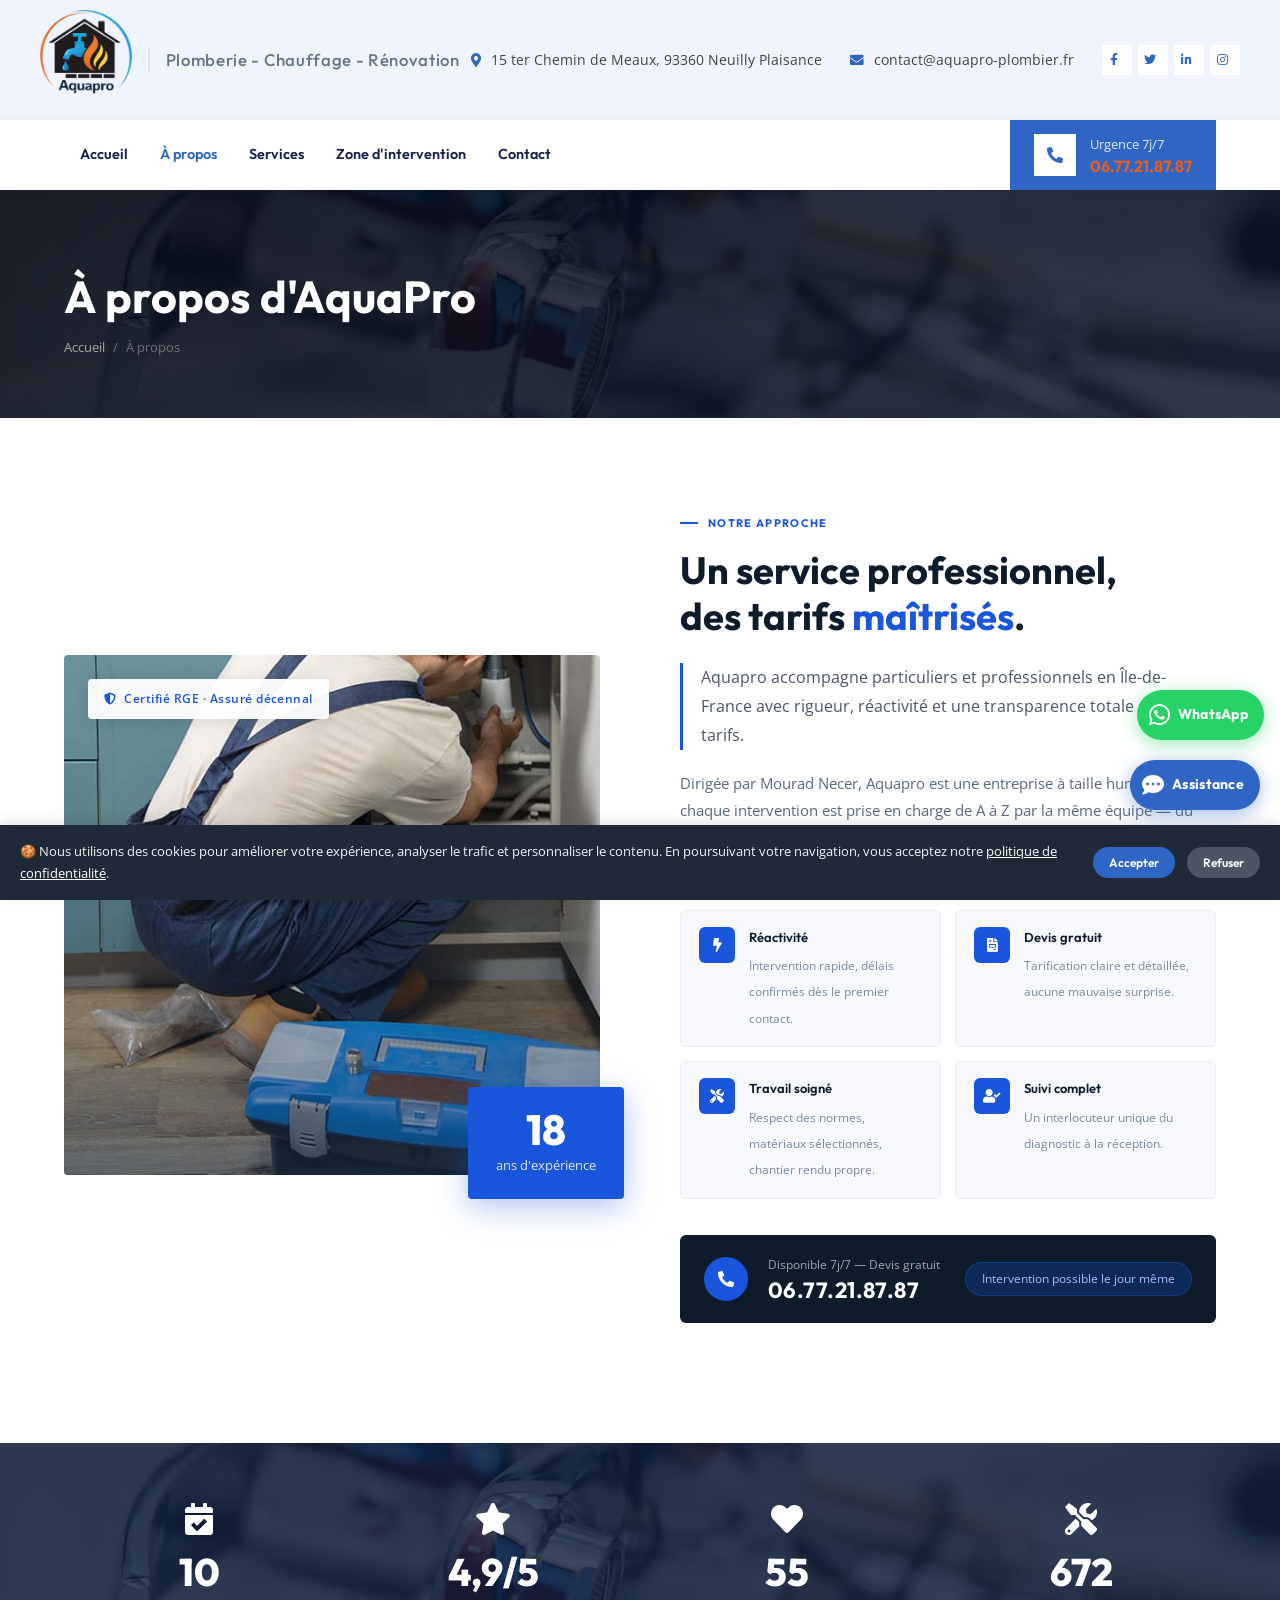
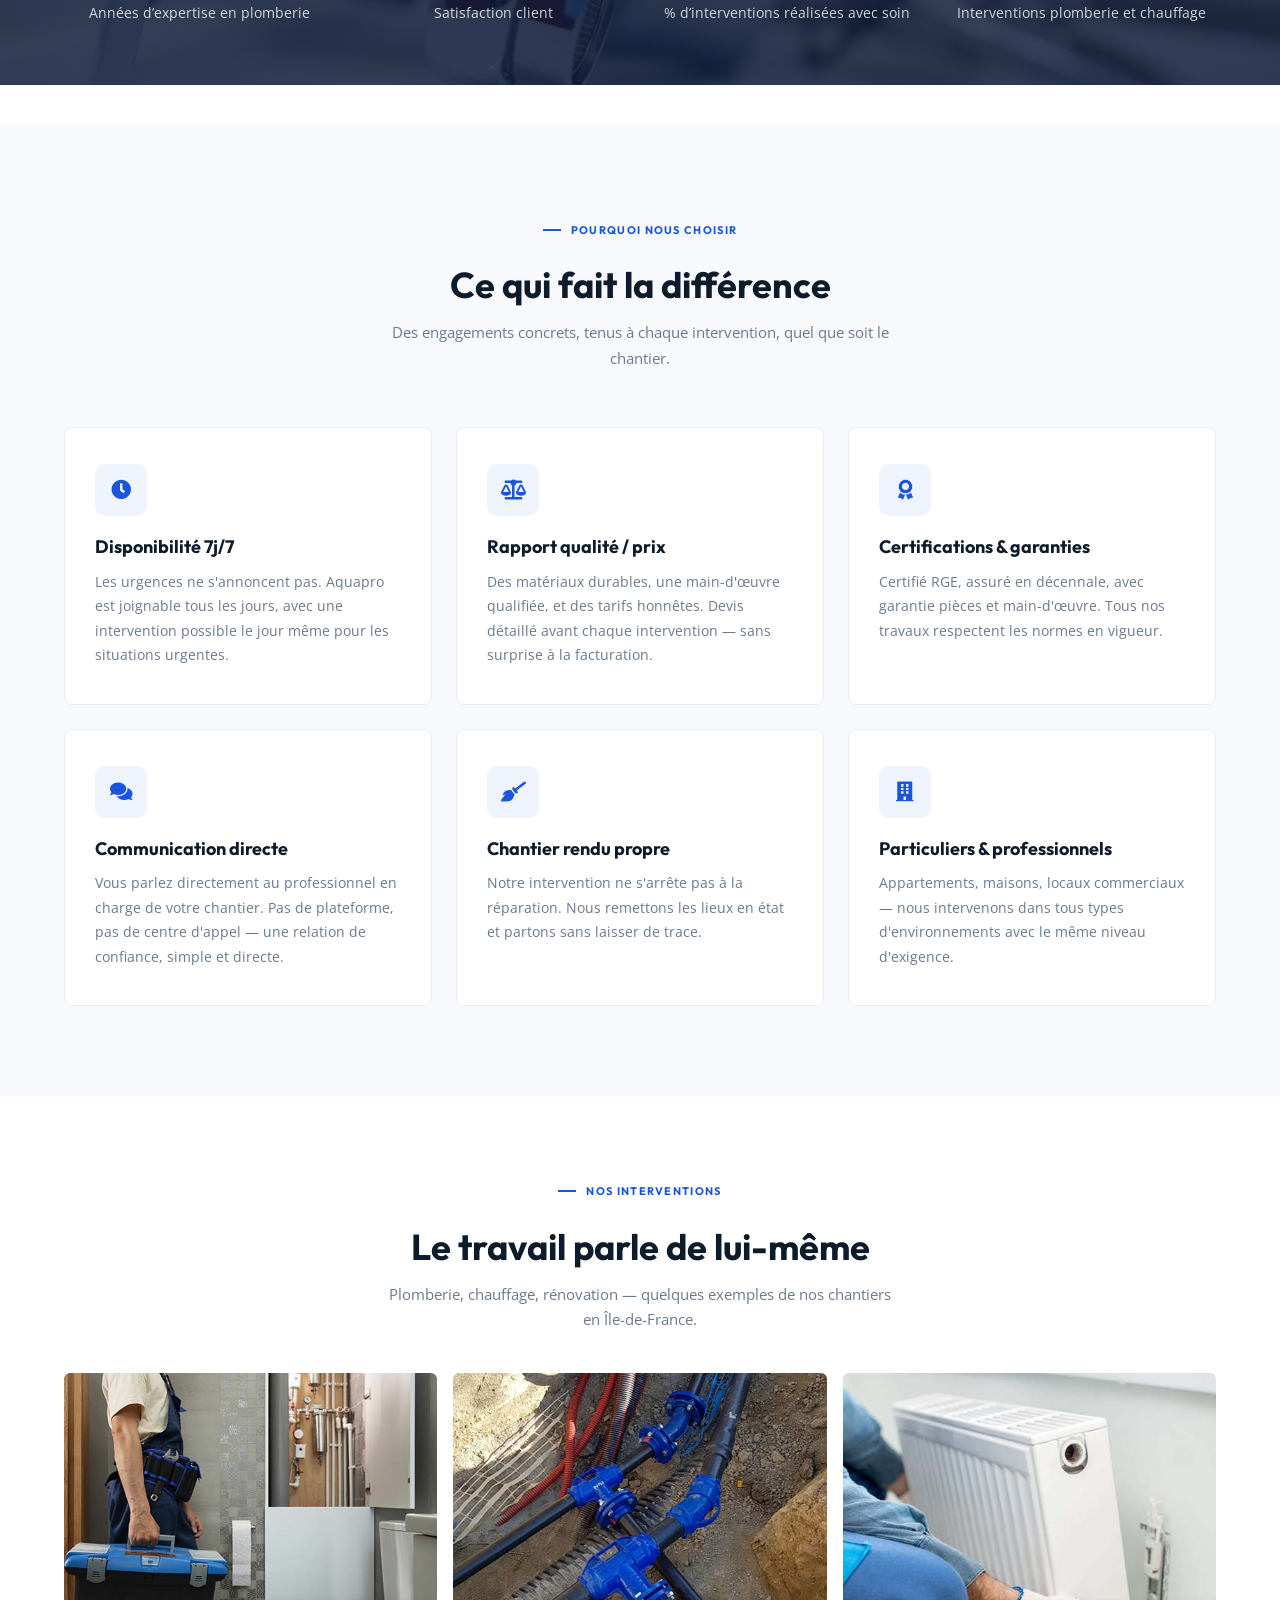
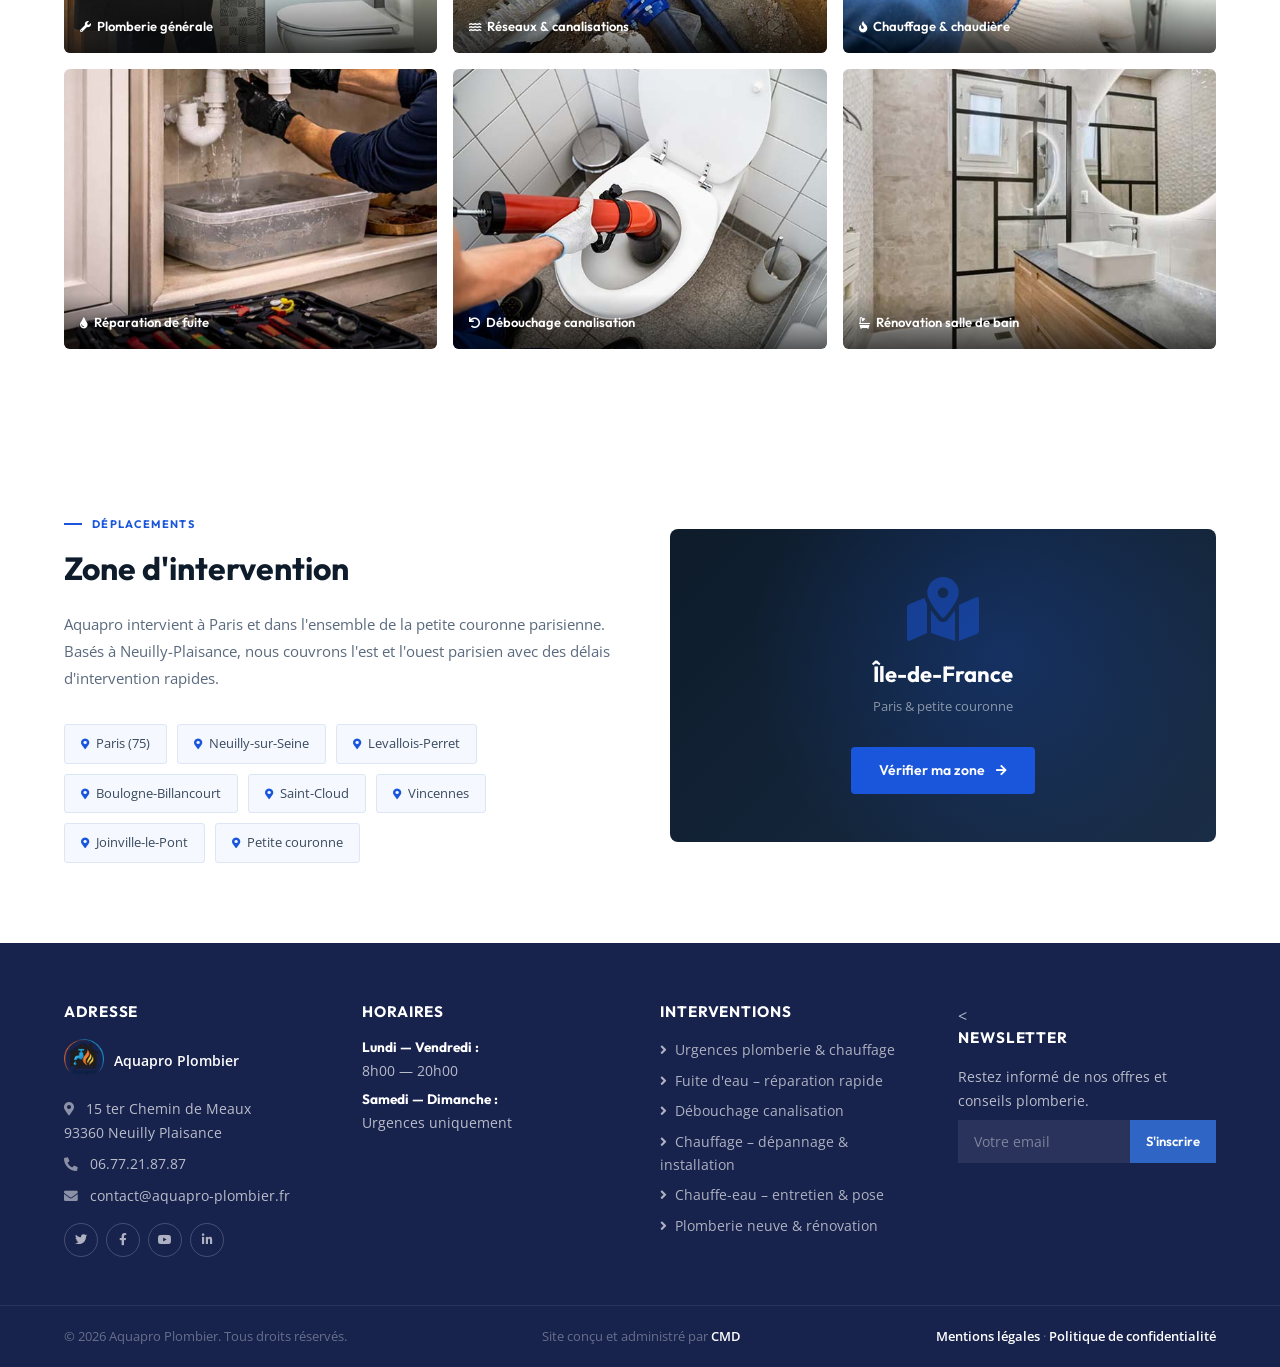
==== commit 15c28a40: "Add files via upload" ====
--- a/about.html
+++ b/about.html
@@ -4,7 +4,7 @@
   <meta charset="UTF-8">
   <meta name="viewport" content="width=device-width, initial-scale=1.0">
   <meta name="author" content="Chris M David">
-  <meta name="copyright" content="© 2026 CMD solution">
+  <meta name="copyright" content="© 2026 CMD">
   <title>À propos — Aquapro Plombier Neuilly-Plaisance (93)</title>
   <meta name="description" content="18 ans d'expérience en plomberie et chauffage en Île-de-France. Découvrez Aquapro Plombier, artisan qualifié basé à Neuilly-Plaisance (93), intervenant sur Paris et la banlieue.">
   <link rel="canonical" href="https://cmdsolution.github.io/aquapro-plomberie/about.html">
@@ -406,7 +406,7 @@
       </div>
       <div class="topbar-info">
         <span><i class="fa fa-map-marker-alt"></i> 15 ter Chemin de Meaux, 93360 Neuilly Plaisance</span>
-        <span><i class="fa fa-envelope"></i> contact@aquaproplombier.fr</span>
+        <span><i class="fa fa-envelope"></i> contact@aquapro-plombier.fr</span>
         <div class="topbar-social">
           <a href="#"><i class="fab fa-facebook-f"></i></a>
           <a href="#"><i class="fab fa-twitter"></i></a>
@@ -701,7 +701,7 @@
 </div>	  
           <p><i class="fa fa-map-marker-alt"></i> 15 ter Chemin de Meaux<br>93360 Neuilly Plaisance</p>
           <p><i class="fa fa-phone-alt"></i> 06.77.21.87.87</p>
-          <p><i class="fa fa-envelope"></i> contact@aquaproplombier.fr</p>
+          <p><i class="fa fa-envelope"></i> contact@aquapro-plombier.fr</p>
           <div class="footer-social">
             <a href="#"><i class="fab fa-twitter"></i></a>
             <a href="#"><i class="fab fa-facebook-f"></i></a>
@@ -784,7 +784,7 @@
     <div class="footer-bottom">
       <div class="container footer-bottom-inner">
         <span>© 2026 Aquapro Plombier. Tous droits réservés.</span>
-        <span>Site conçu et administré par <a href="https://cmd-solutions.fr" target="_blank">CMD Solutions</a></span>
+        <span>Site conçu et administré par <a href="https://" target="_blank">CMD</a></span>
         <span>
           <a href="mentions-legales.html" target="_blank">Mentions légales</a>
           · <a href="politique-de-confidentialite.html" target="_blank">Politique de confidentialité</a>
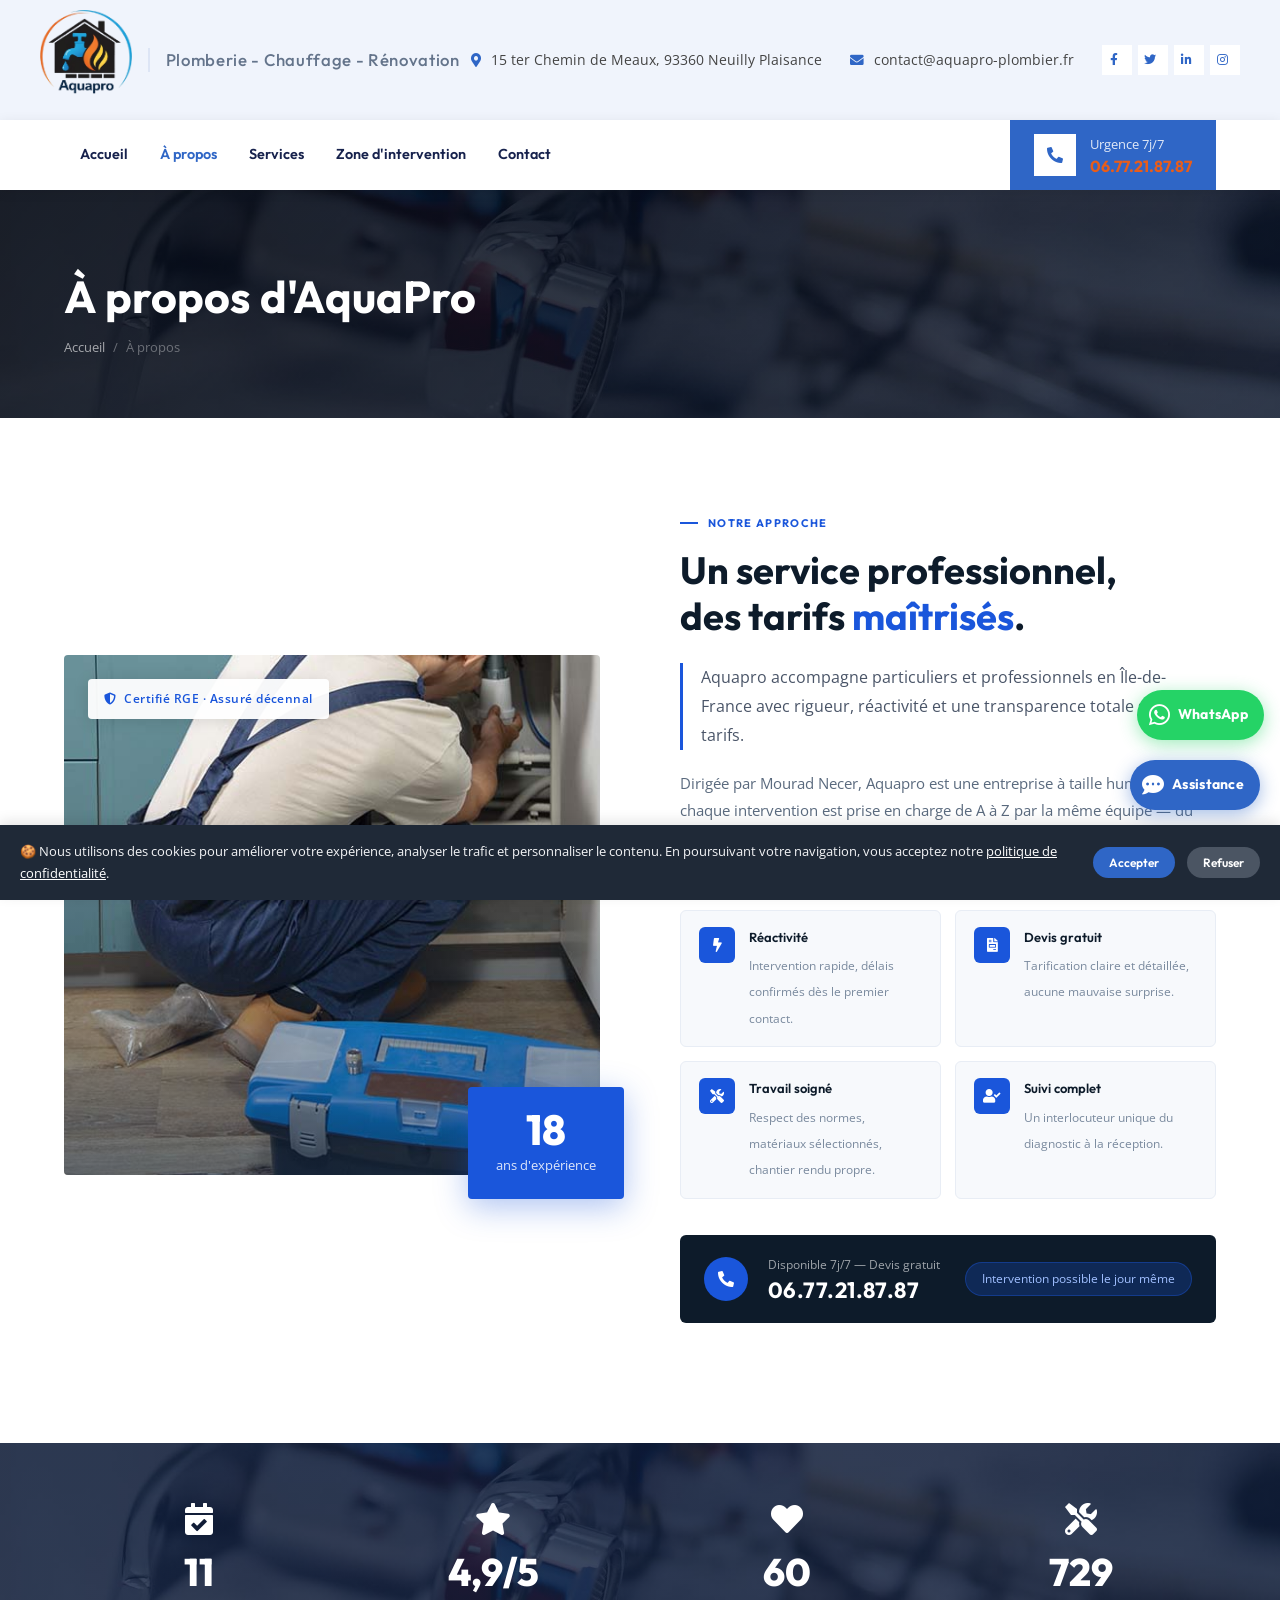
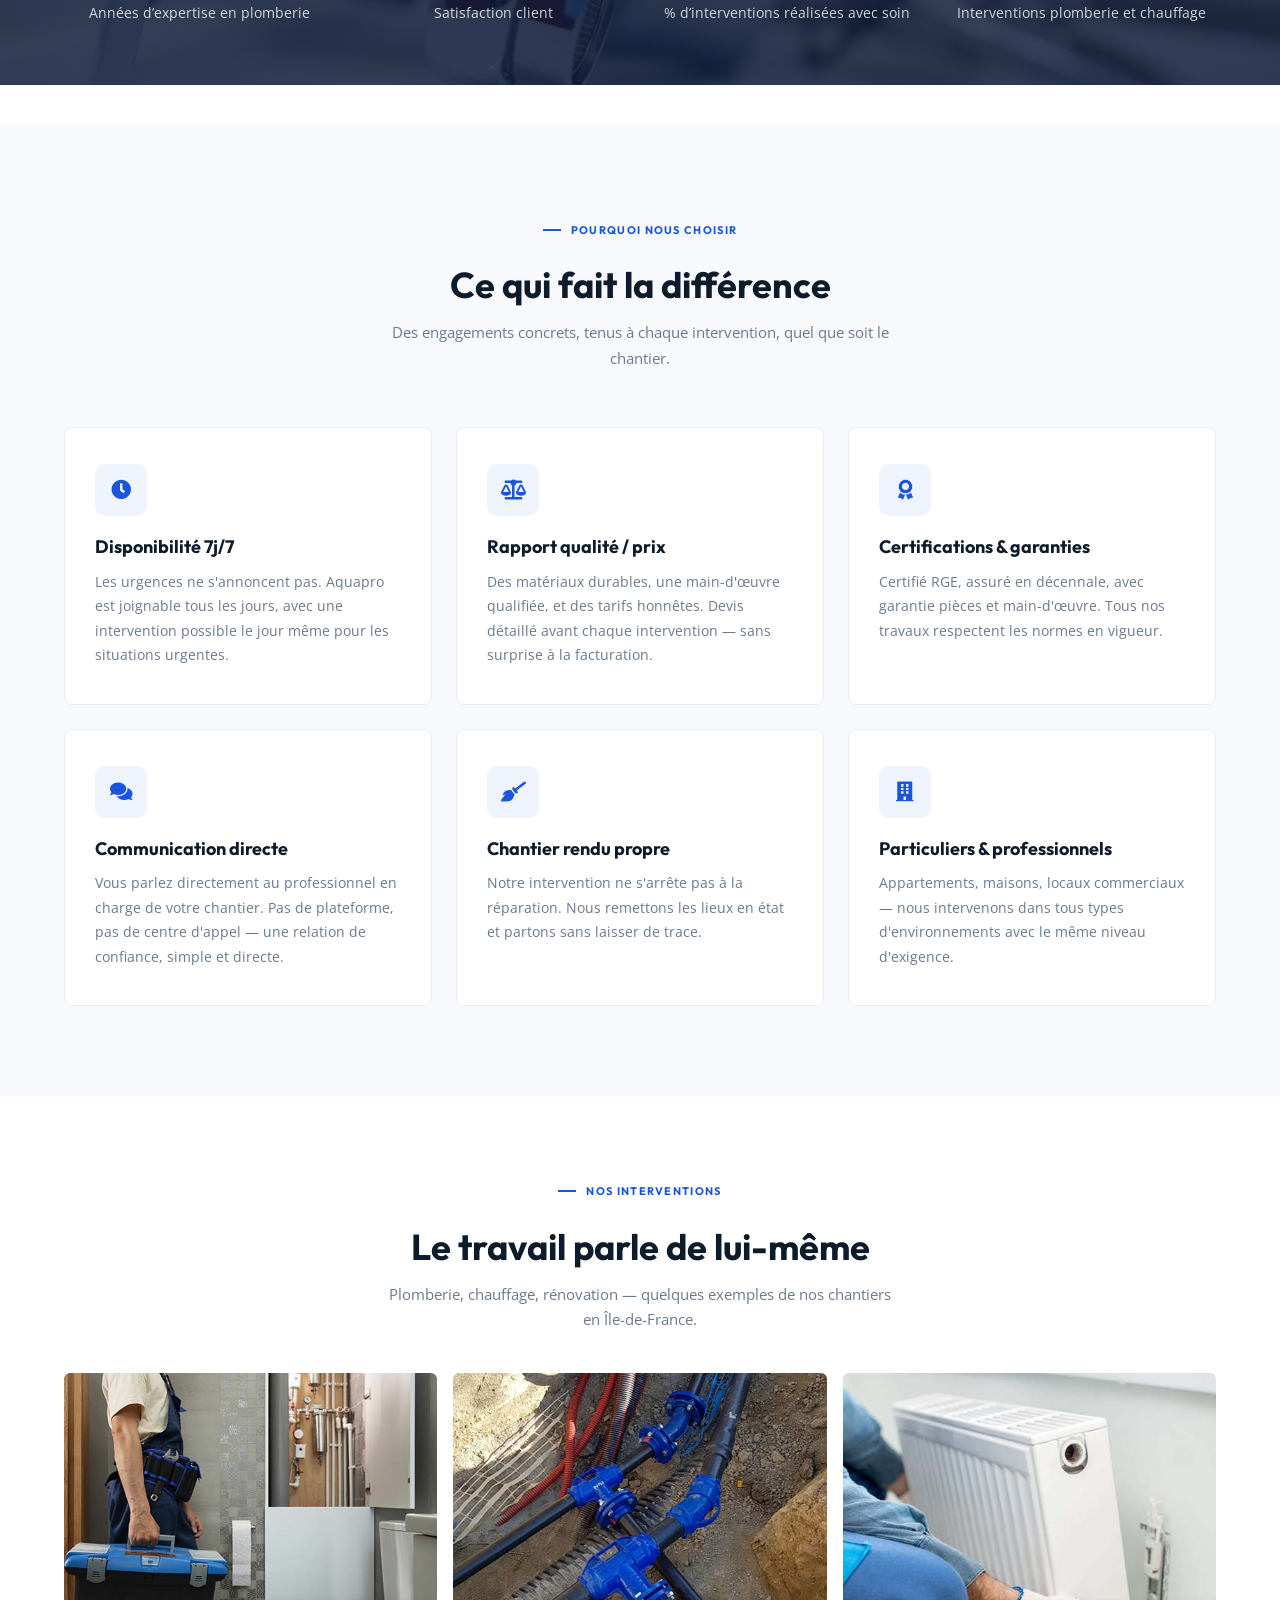
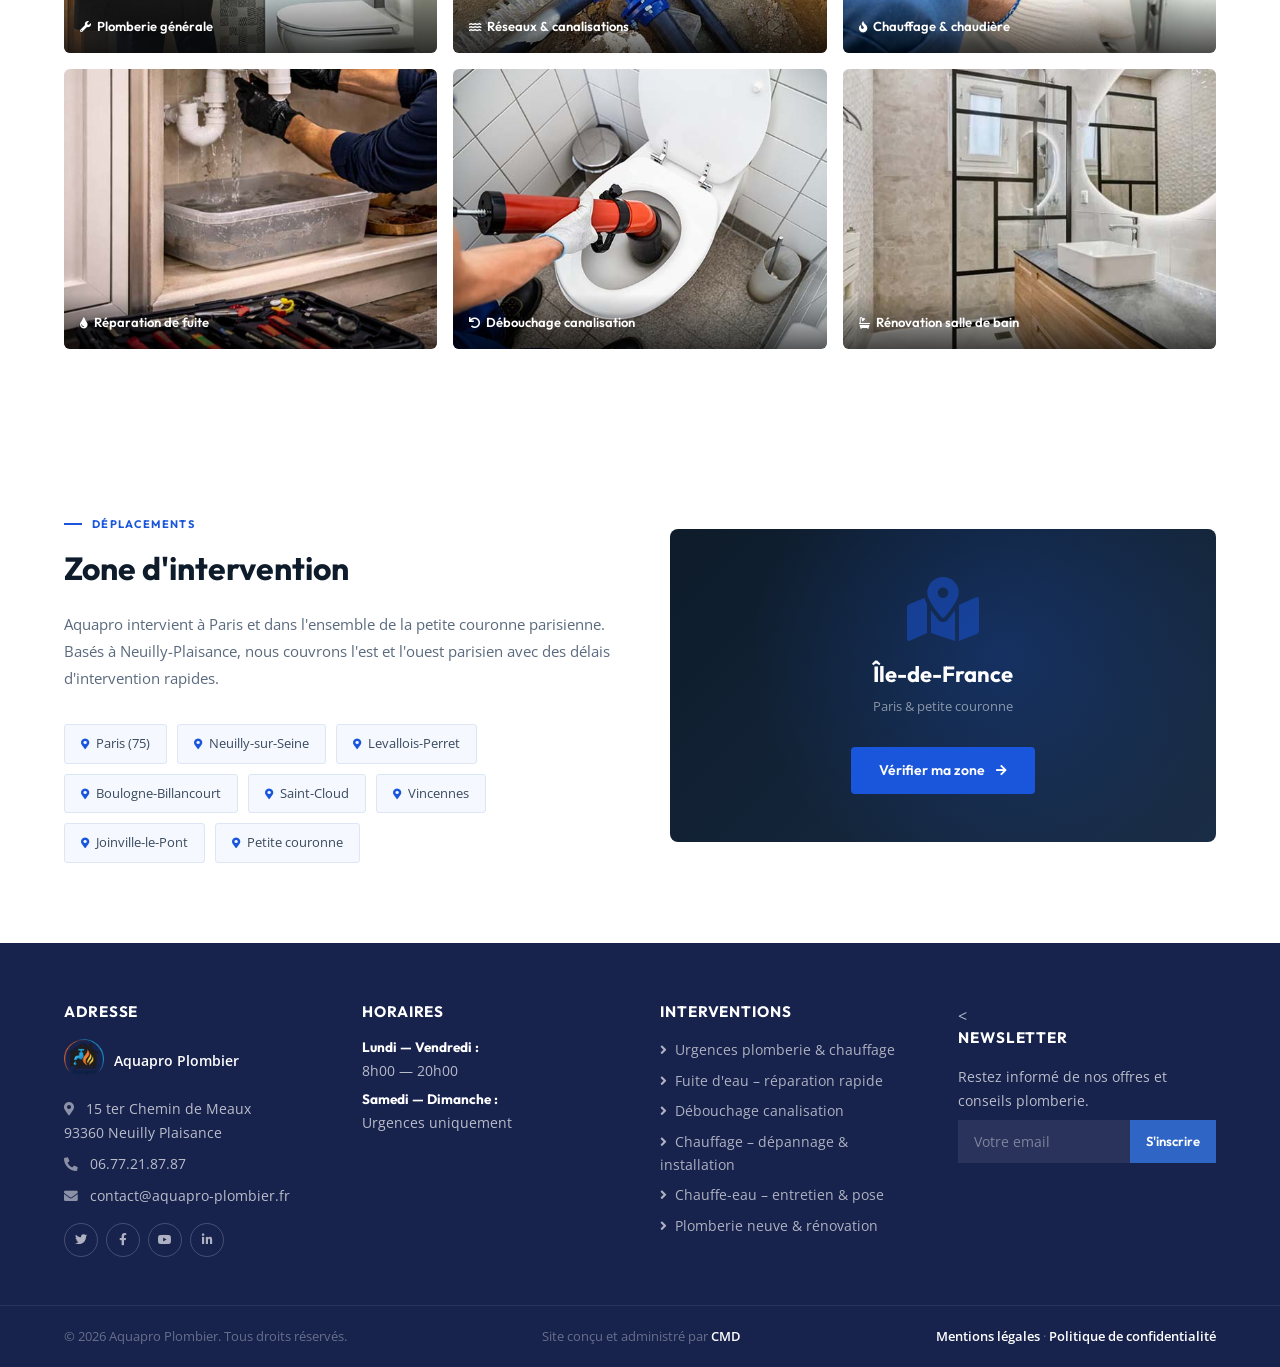
==== commit 6a28cf68: "Add files via upload" ====
--- a/about.html
+++ b/about.html
@@ -5,6 +5,14 @@
   <meta name="viewport" content="width=device-width, initial-scale=1.0">
   <meta name="author" content="Chris M David">
   <meta name="copyright" content="© 2026 CMD">
+  <link rel="icon" type="image/x-icon" href="fav/favicon.ico">
+<link rel="icon" type="image/png" sizes="16x16" href="fav/favicon-16x16.png">
+<link rel="icon" type="image/png" sizes="32x32" href="fav/favicon-32x32.png">
+<link rel="apple-touch-icon" sizes="180x180" href="fav/apple-touch-icon.png">
+<link rel="icon" type="image/png" sizes="192x192" href="fav/android-chrome-192x192.png">
+<link rel="icon" type="image/png" sizes="512x512" href="fav/android-chrome-512x512.png">
+<meta name="theme-color" content="#ffffff">
+
   <title>À propos — Aquapro Plombier Neuilly-Plaisance (93)</title>
   <meta name="description" content="18 ans d'expérience en plomberie et chauffage en Île-de-France. Découvrez Aquapro Plombier, artisan qualifié basé à Neuilly-Plaisance (93), intervenant sur Paris et la banlieue.">
   <link rel="canonical" href="https://cmdsolution.github.io/aquapro-plomberie/about.html">
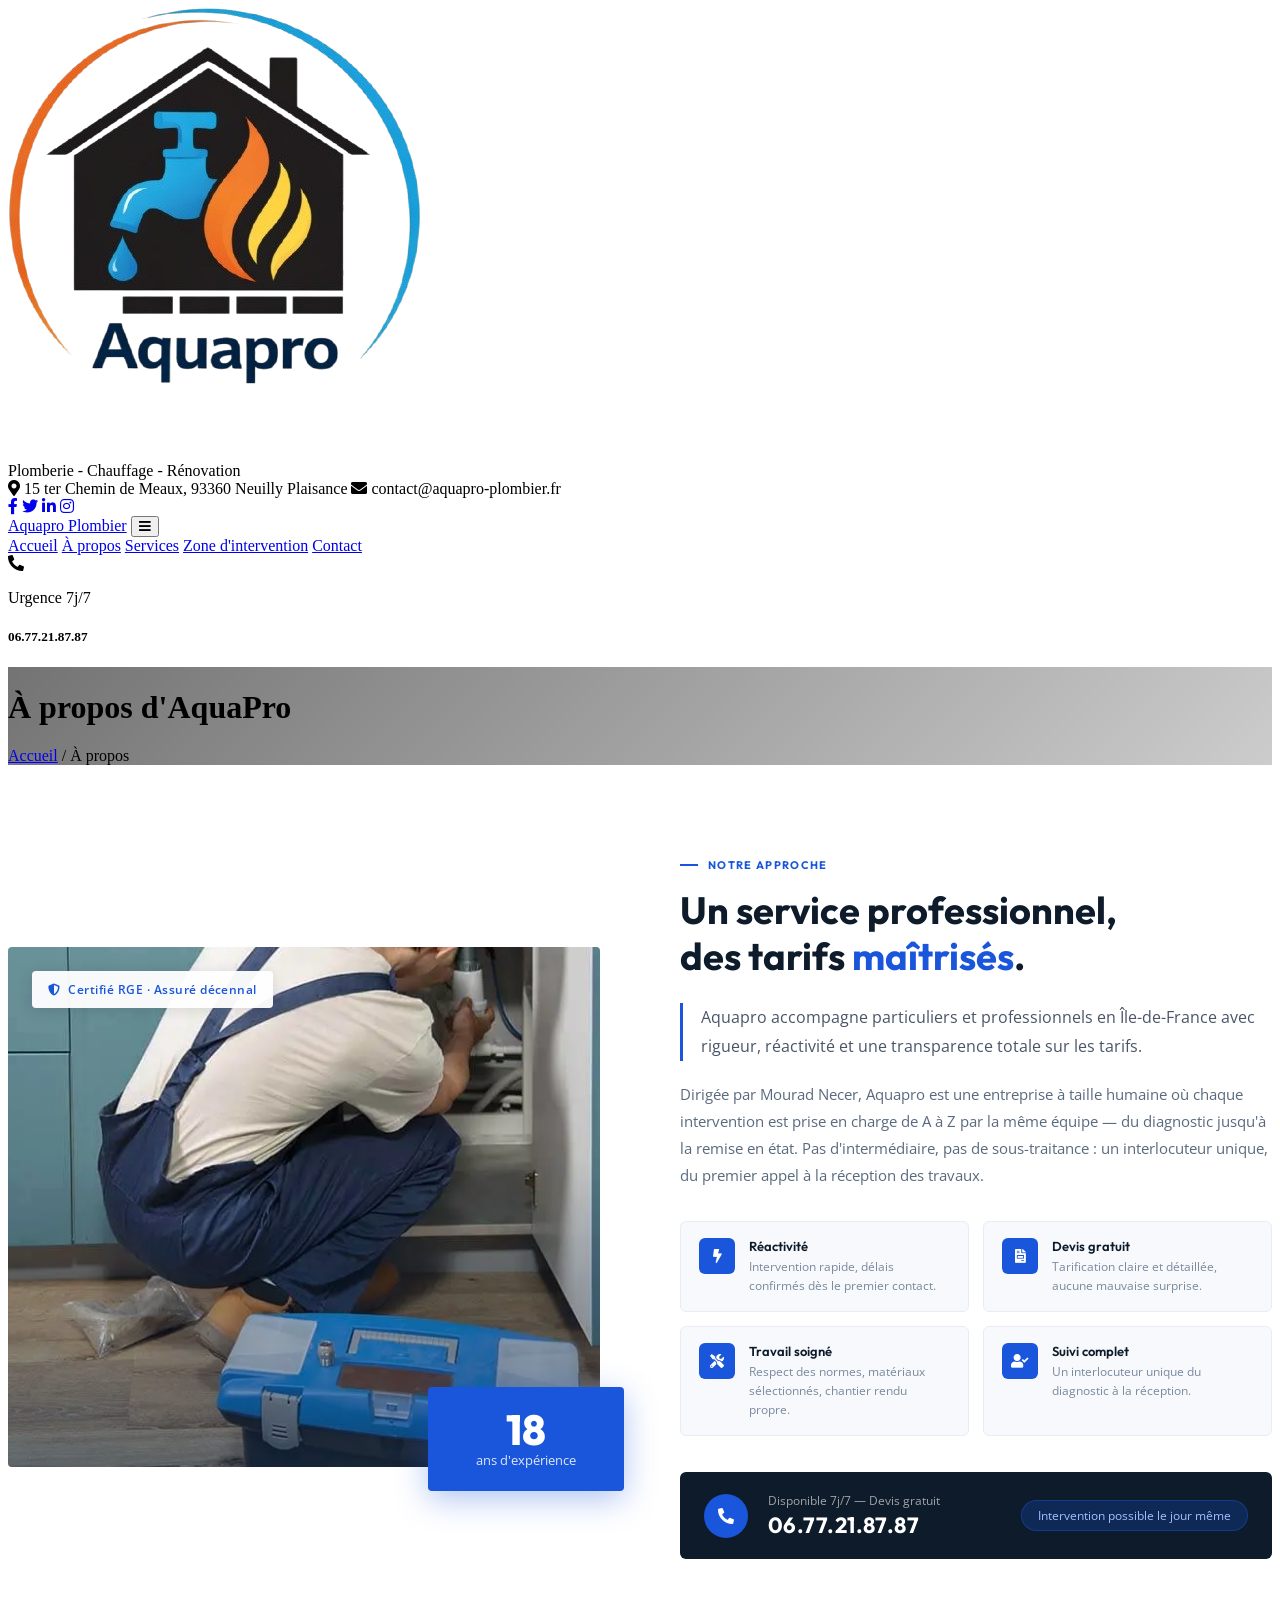
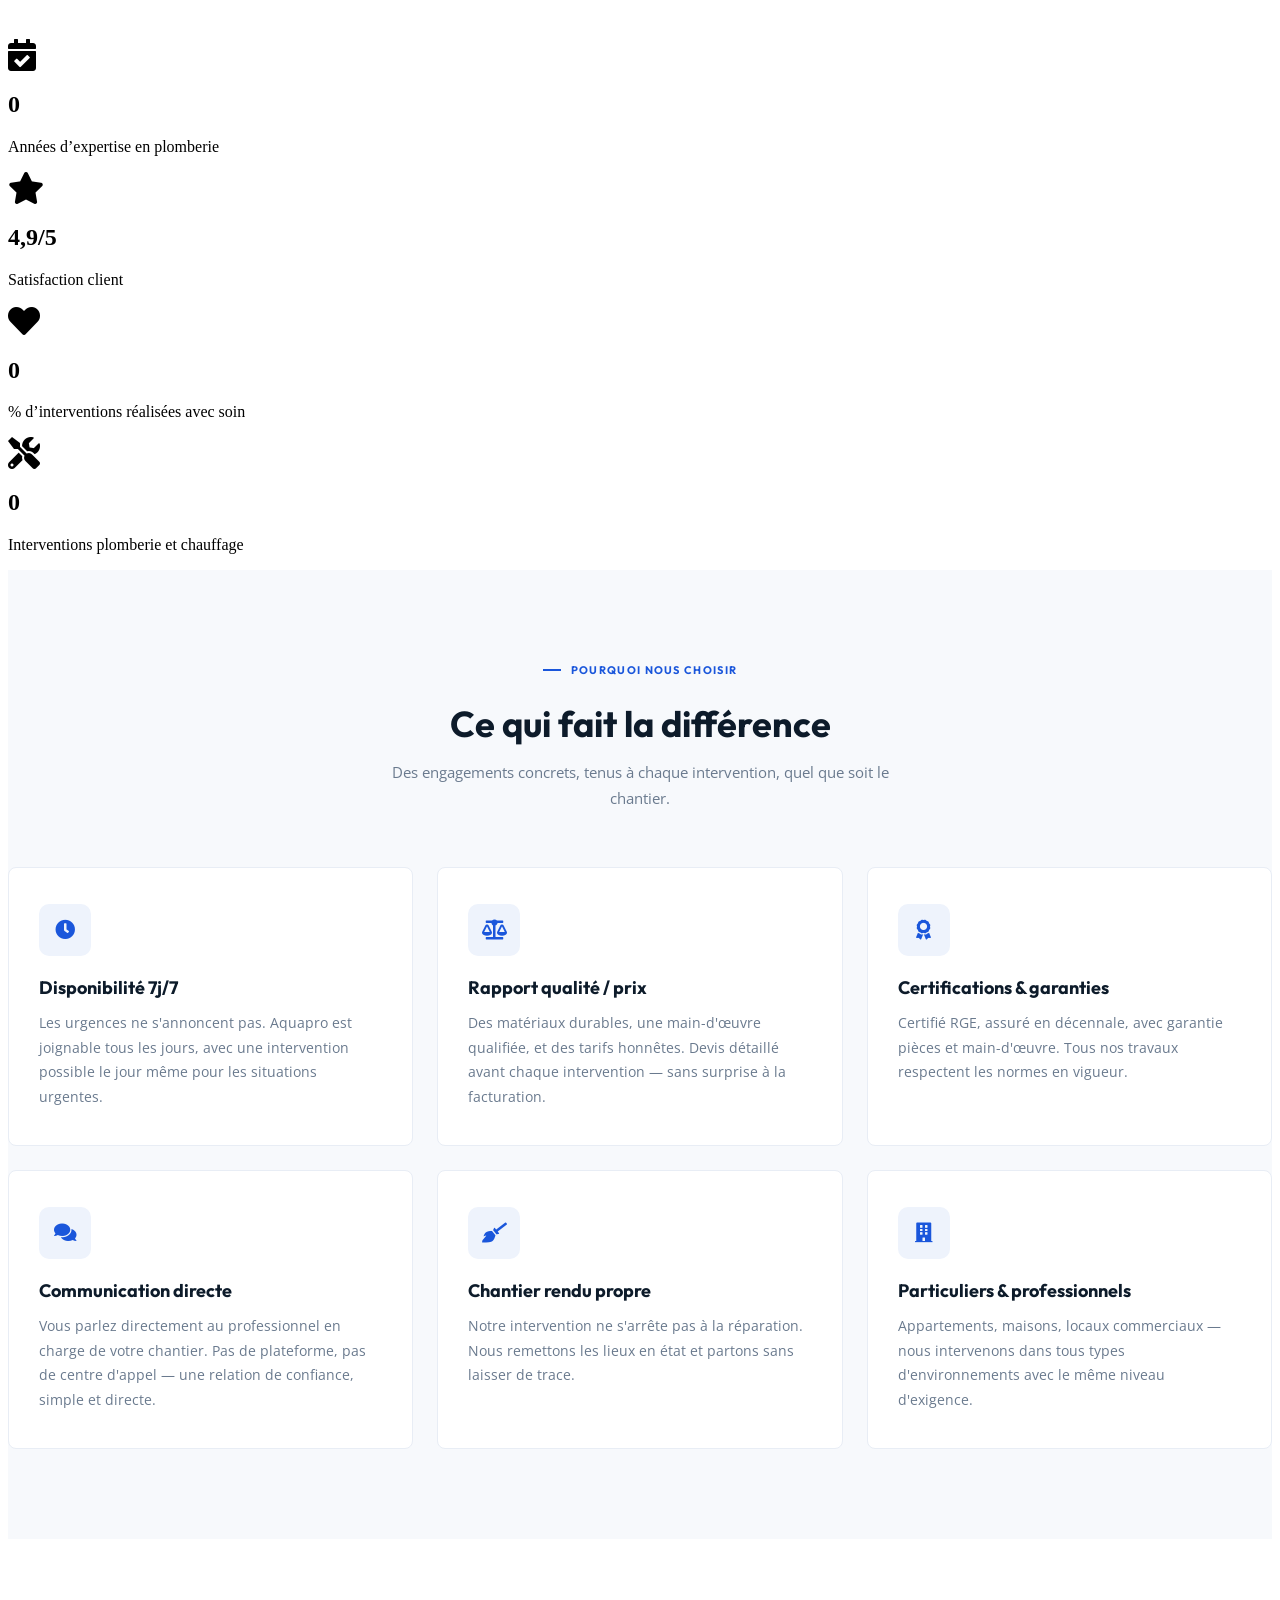
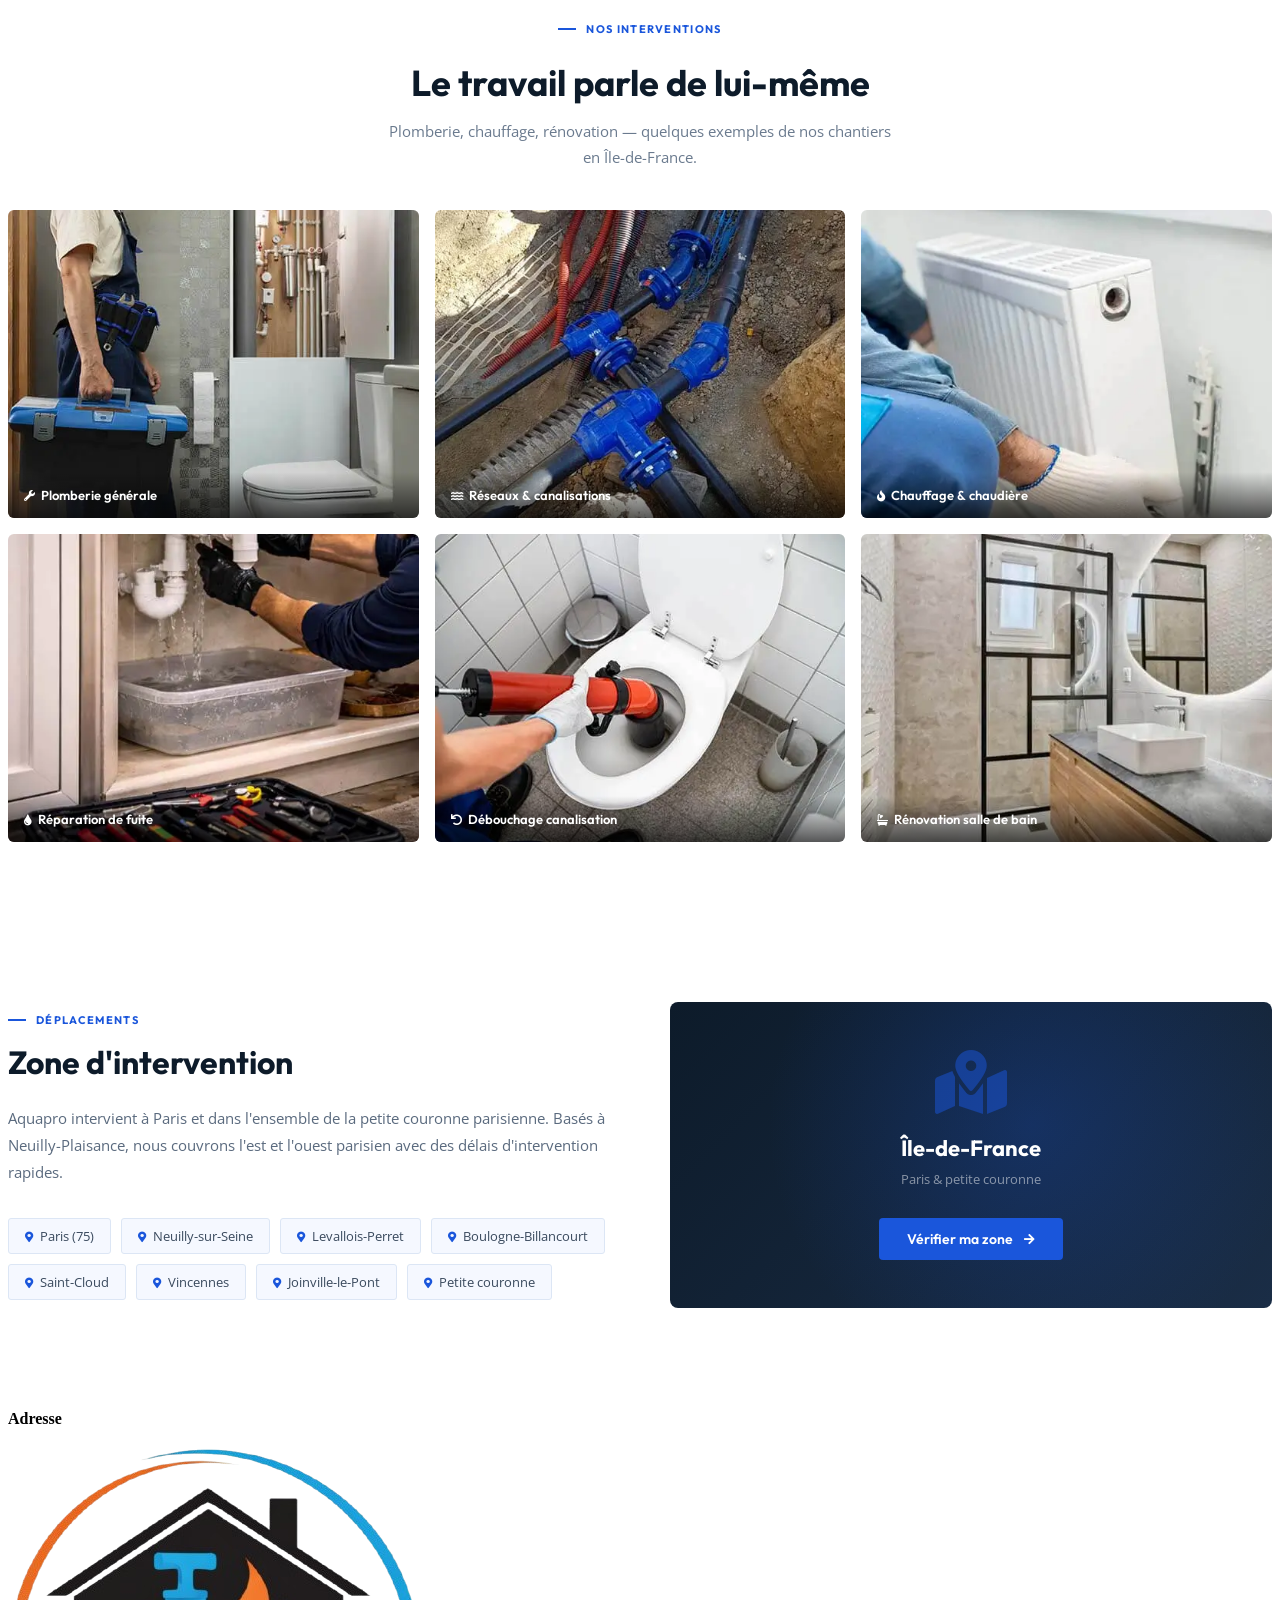
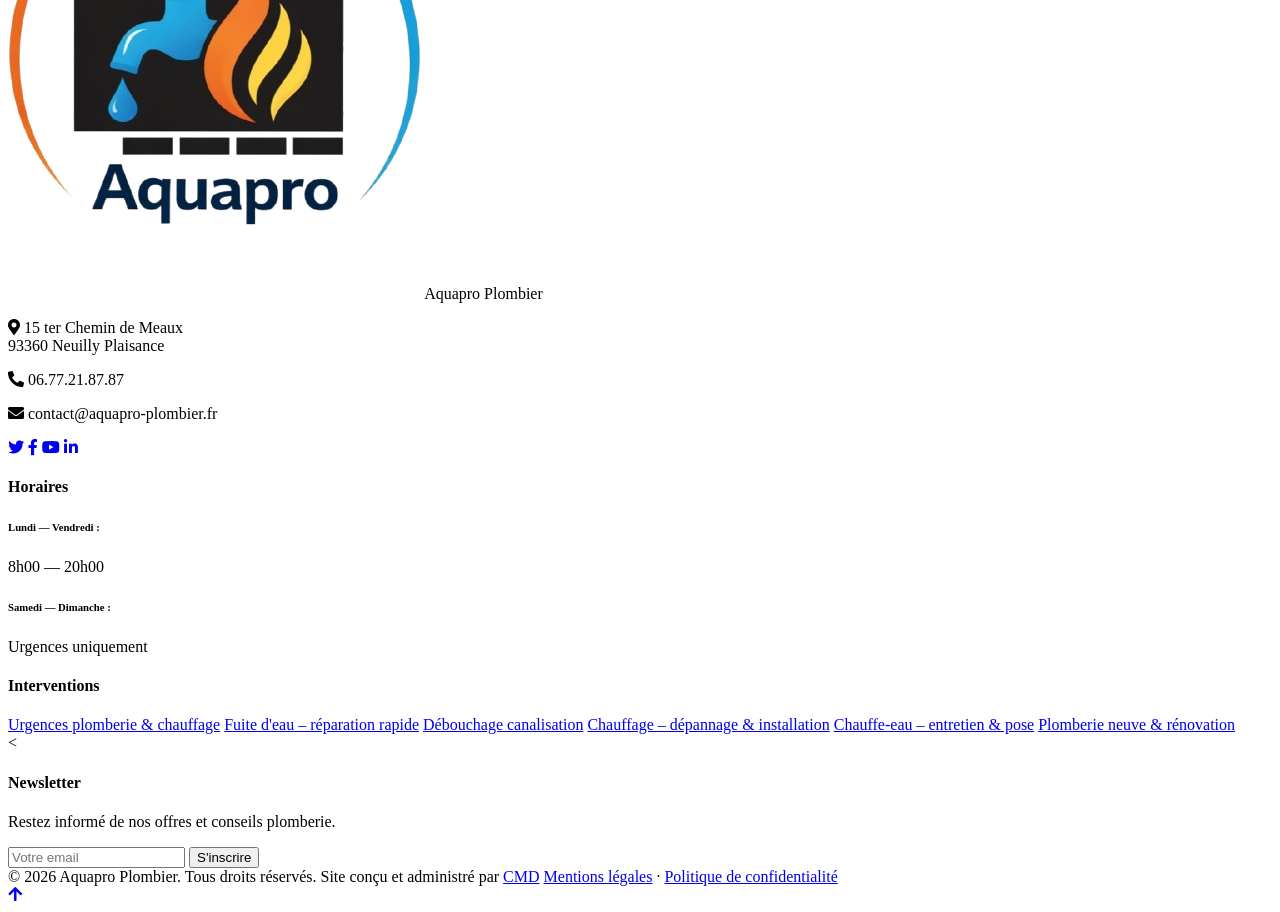
==== commit f5b73fdc: "Add files via upload" ====
--- a/about.html
+++ b/about.html
@@ -465,7 +465,7 @@
       <div class="about-pro-grid">
 
         <div class="about-img-wrap fade-up">
-          <img src="img/pomb1.jpg" alt="Aquapro Plombier au travail">
+          <img src="img/pomb1.webp" alt="Aquapro Plombier au travail">
           <div class="about-img-overlay"></div>
           <div class="about-img-cert">
             <i class="fa fa-shield-alt"></i> Certifié RGE · Assuré décennal
@@ -619,42 +619,42 @@
       <div style="display:grid;grid-template-columns:repeat(3,1fr);gap:16px;">
 
         <div class="fade-up" style="border-radius:6px;overflow:hidden;aspect-ratio:4/3;position:relative;">
-          <img src="img/pomb2.jpg" alt="Plombier au travail" style="width:100%;height:100%;object-fit:cover;display:block;">
+          <img src="img/pomb2.webp" alt="Plombier au travail" style="width:100%;height:100%;object-fit:cover;display:block;">
           <div style="position:absolute;bottom:0;left:0;right:0;background:linear-gradient(to top,rgba(0,0,0,.65),transparent);padding:14px 16px;">
             <span style="font-family:'Outfit',sans-serif;font-size:13px;font-weight:600;color:#fff;"><i class="fa fa-wrench" style="margin-right:6px;font-size:11px;"></i>Plomberie générale</span>
           </div>
         </div>
 
         <div class="fade-up" style="border-radius:6px;overflow:hidden;aspect-ratio:4/3;position:relative;transition-delay:.1s;">
-          <img src="img/pomb3.jpg" alt="Réseaux de tuyaux" style="width:100%;height:100%;object-fit:cover;display:block;">
+          <img src="img/pomb3.webp" alt="Réseaux de tuyaux" style="width:100%;height:100%;object-fit:cover;display:block;">
           <div style="position:absolute;bottom:0;left:0;right:0;background:linear-gradient(to top,rgba(0,0,0,.65),transparent);padding:14px 16px;">
             <span style="font-family:'Outfit',sans-serif;font-size:13px;font-weight:600;color:#fff;"><i class="fa fa-water" style="margin-right:6px;font-size:11px;"></i>Réseaux & canalisations</span>
           </div>
         </div>
 
         <div class="fade-up" style="border-radius:6px;overflow:hidden;aspect-ratio:4/3;position:relative;transition-delay:.2s;">
-          <img src="img/pomb4.jpg" alt="Chaudière chauffage" style="width:100%;height:100%;object-fit:cover;display:block;">
+          <img src="img/pomb4.webp" alt="Chaudière chauffage" style="width:100%;height:100%;object-fit:cover;display:block;">
           <div style="position:absolute;bottom:0;left:0;right:0;background:linear-gradient(to top,rgba(0,0,0,.65),transparent);padding:14px 16px;">
             <span style="font-family:'Outfit',sans-serif;font-size:13px;font-weight:600;color:#fff;"><i class="fa fa-fire" style="margin-right:6px;font-size:11px;"></i>Chauffage & chaudière</span>
           </div>
         </div>
 
         <div class="fade-up" style="border-radius:6px;overflow:hidden;aspect-ratio:4/3;position:relative;transition-delay:.3s;">
-          <img src="img/pomb5.jpg" alt="Réparation fuite" style="width:100%;height:100%;object-fit:cover;display:block;">
+          <img src="img/pomb5.webp" alt="Réparation fuite" style="width:100%;height:100%;object-fit:cover;display:block;">
           <div style="position:absolute;bottom:0;left:0;right:0;background:linear-gradient(to top,rgba(0,0,0,.65),transparent);padding:14px 16px;">
             <span style="font-family:'Outfit',sans-serif;font-size:13px;font-weight:600;color:#fff;"><i class="fa fa-tint" style="margin-right:6px;font-size:11px;"></i>Réparation de fuite</span>
           </div>
         </div>
 
         <div class="fade-up" style="border-radius:6px;overflow:hidden;aspect-ratio:4/3;position:relative;transition-delay:.4s;">
-          <img src="img/pomb6.jpg" alt="Débouchage" style="width:100%;height:100%;object-fit:cover;display:block;">
+          <img src="img/pomb6.webp" alt="Débouchage" style="width:100%;height:100%;object-fit:cover;display:block;">
           <div style="position:absolute;bottom:0;left:0;right:0;background:linear-gradient(to top,rgba(0,0,0,.65),transparent);padding:14px 16px;">
             <span style="font-family:'Outfit',sans-serif;font-size:13px;font-weight:600;color:#fff;"><i class="fa fa-undo" style="margin-right:6px;font-size:11px;"></i>Débouchage canalisation</span>
           </div>
         </div>
 
         <div class="fade-up" style="border-radius:6px;overflow:hidden;aspect-ratio:4/3;position:relative;transition-delay:.5s;">
-          <img src="img/pomb7.jpg" alt="Aménagement des pièces d’eau" style="width:100%;height:100%;object-fit:cover;display:block;">
+          <img src="img/pomb7.webp" alt="Aménagement des pièces d’eau" style="width:100%;height:100%;object-fit:cover;display:block;">
           <div style="position:absolute;bottom:0;left:0;right:0;background:linear-gradient(to top,rgba(0,0,0,.65),transparent);padding:14px 16px;">
             <span style="font-family:'Outfit',sans-serif;font-size:13px;font-weight:600;color:#fff;"><i class="fa fa-bath" style="margin-right:6px;font-size:11px;"></i>Rénovation salle de bain</span>
           </div>
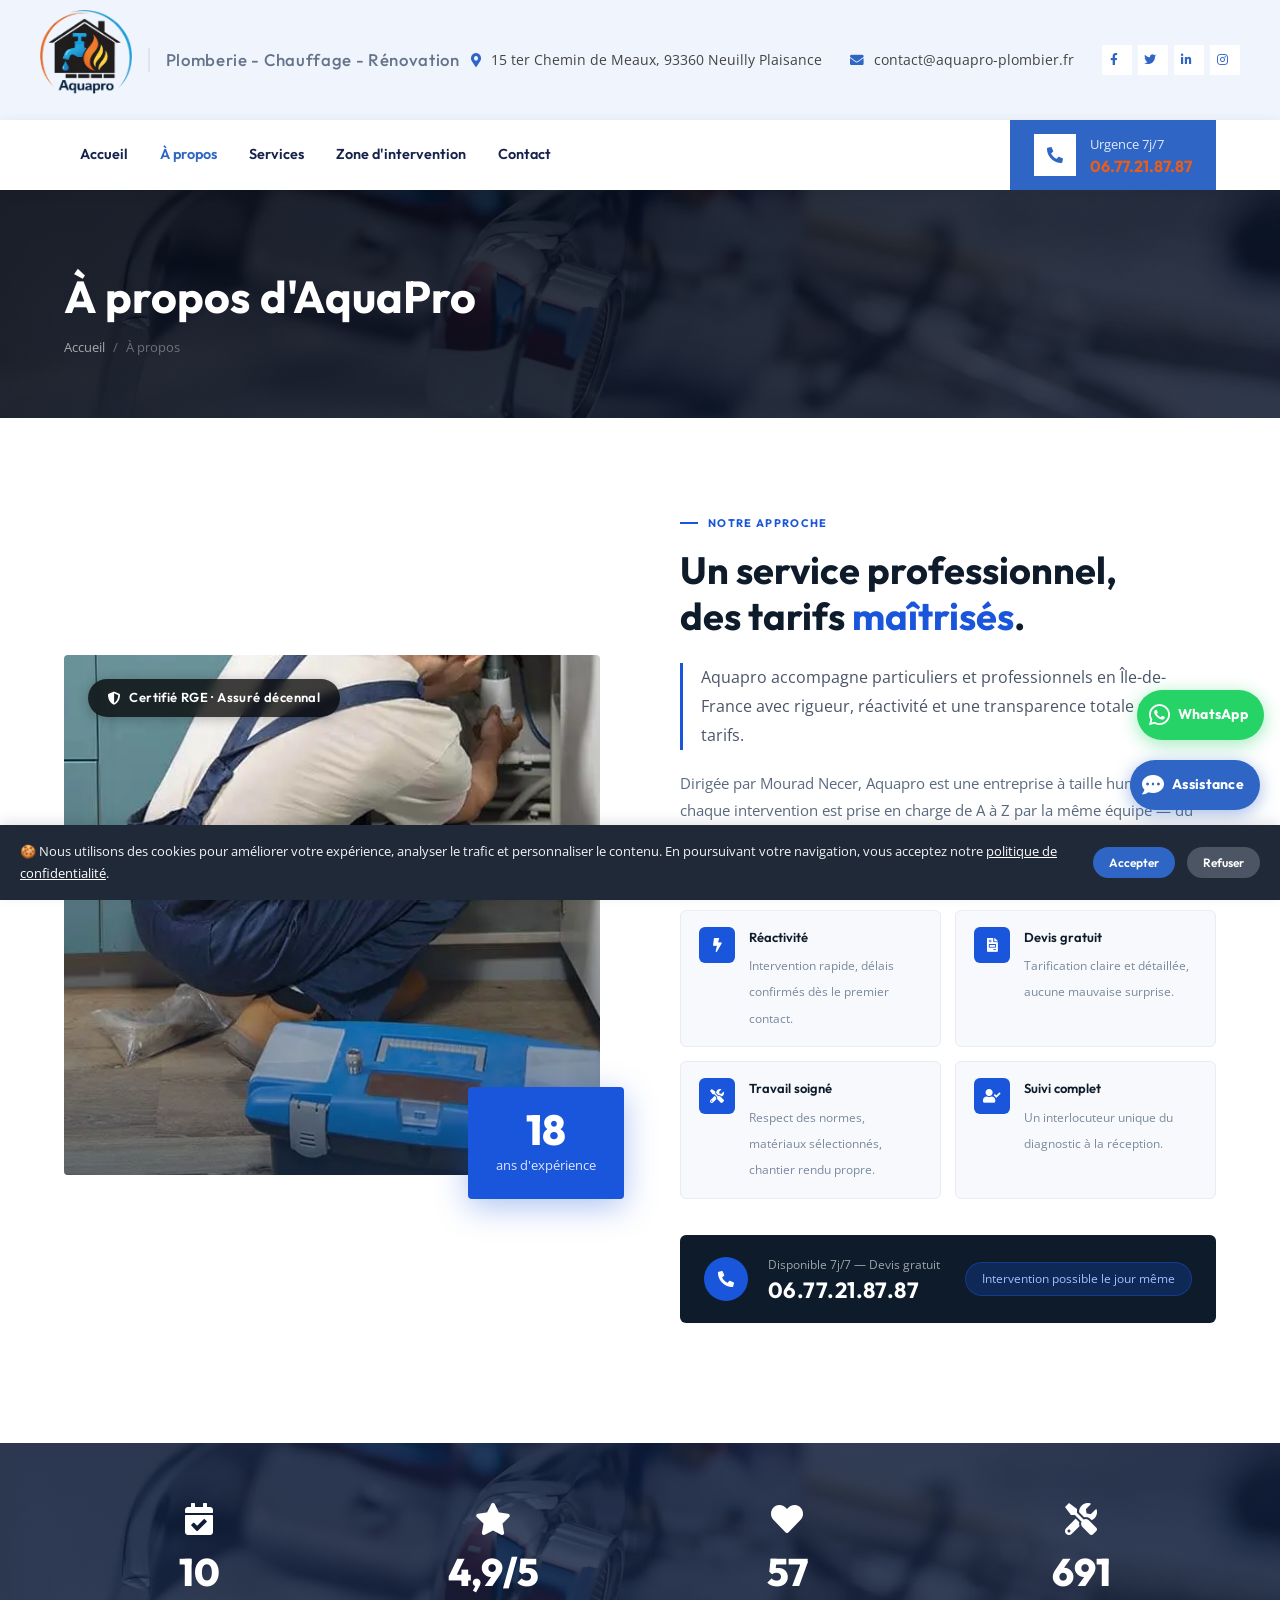
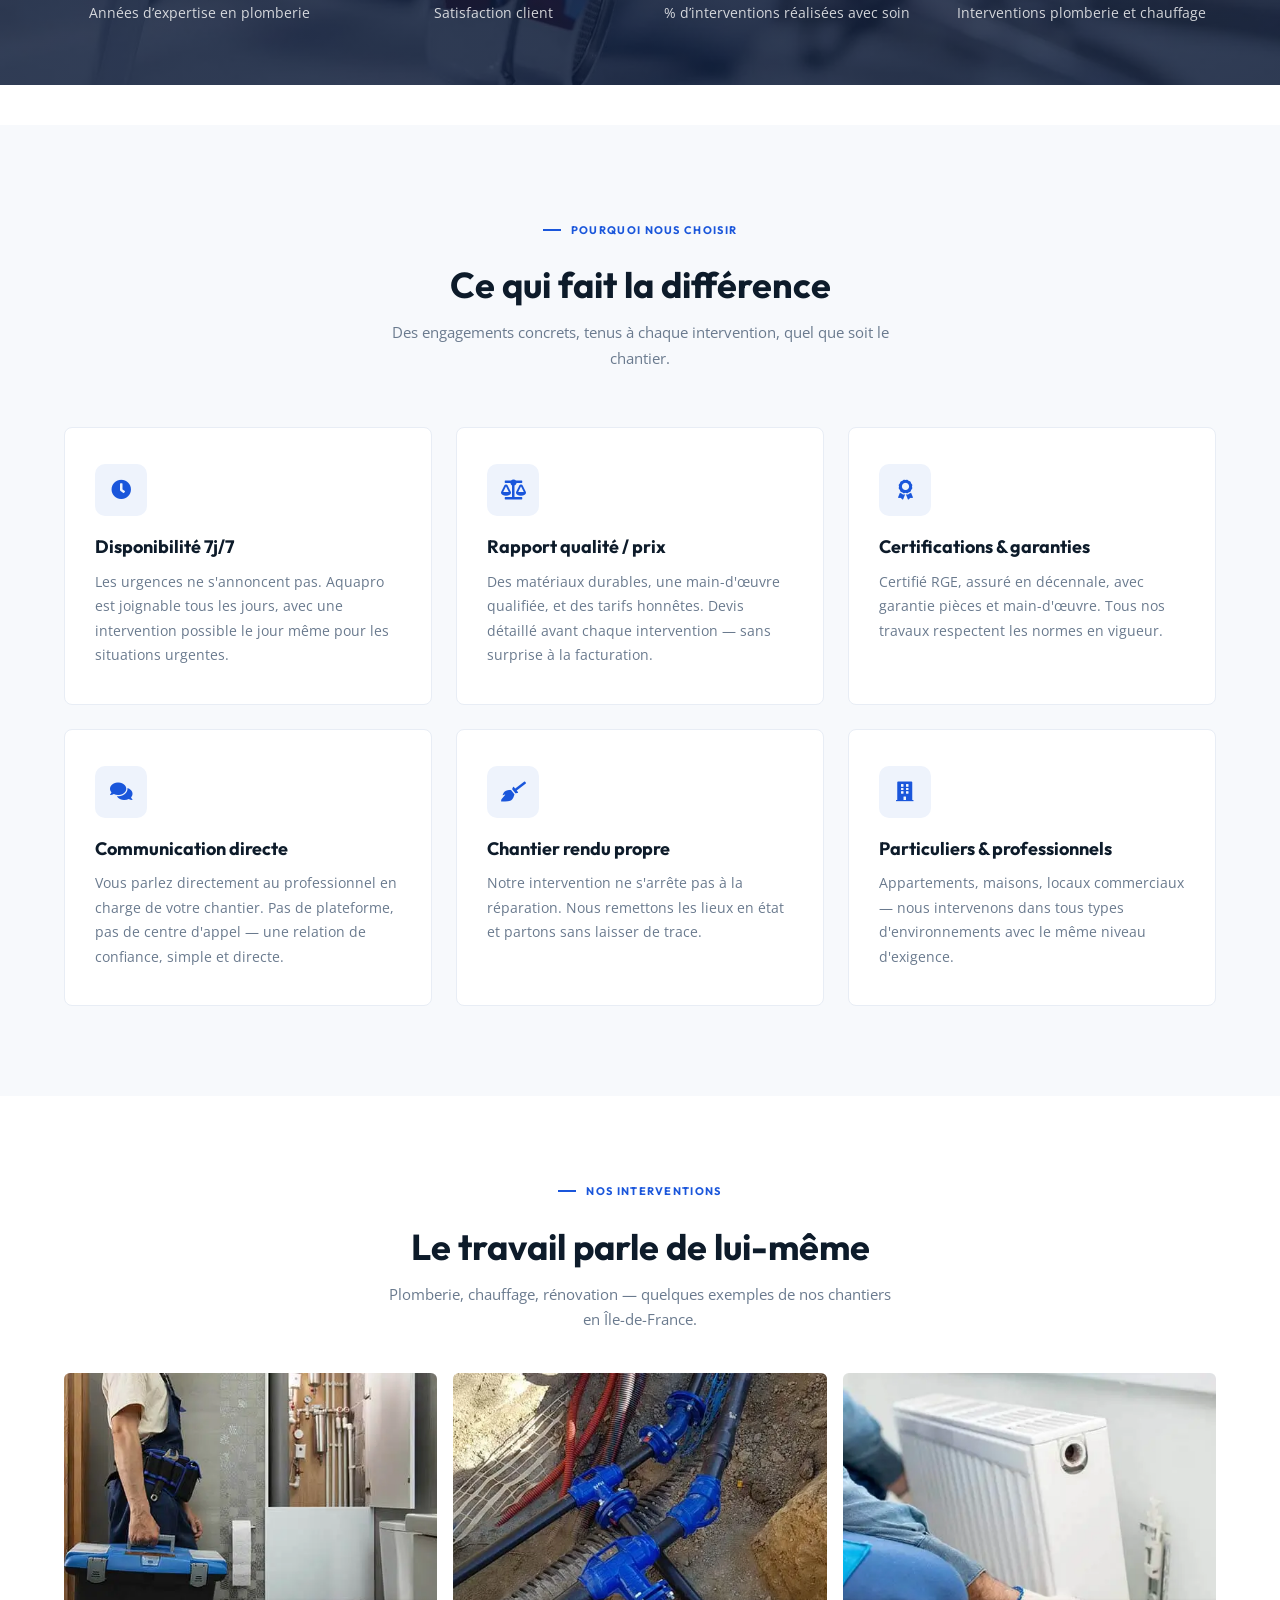
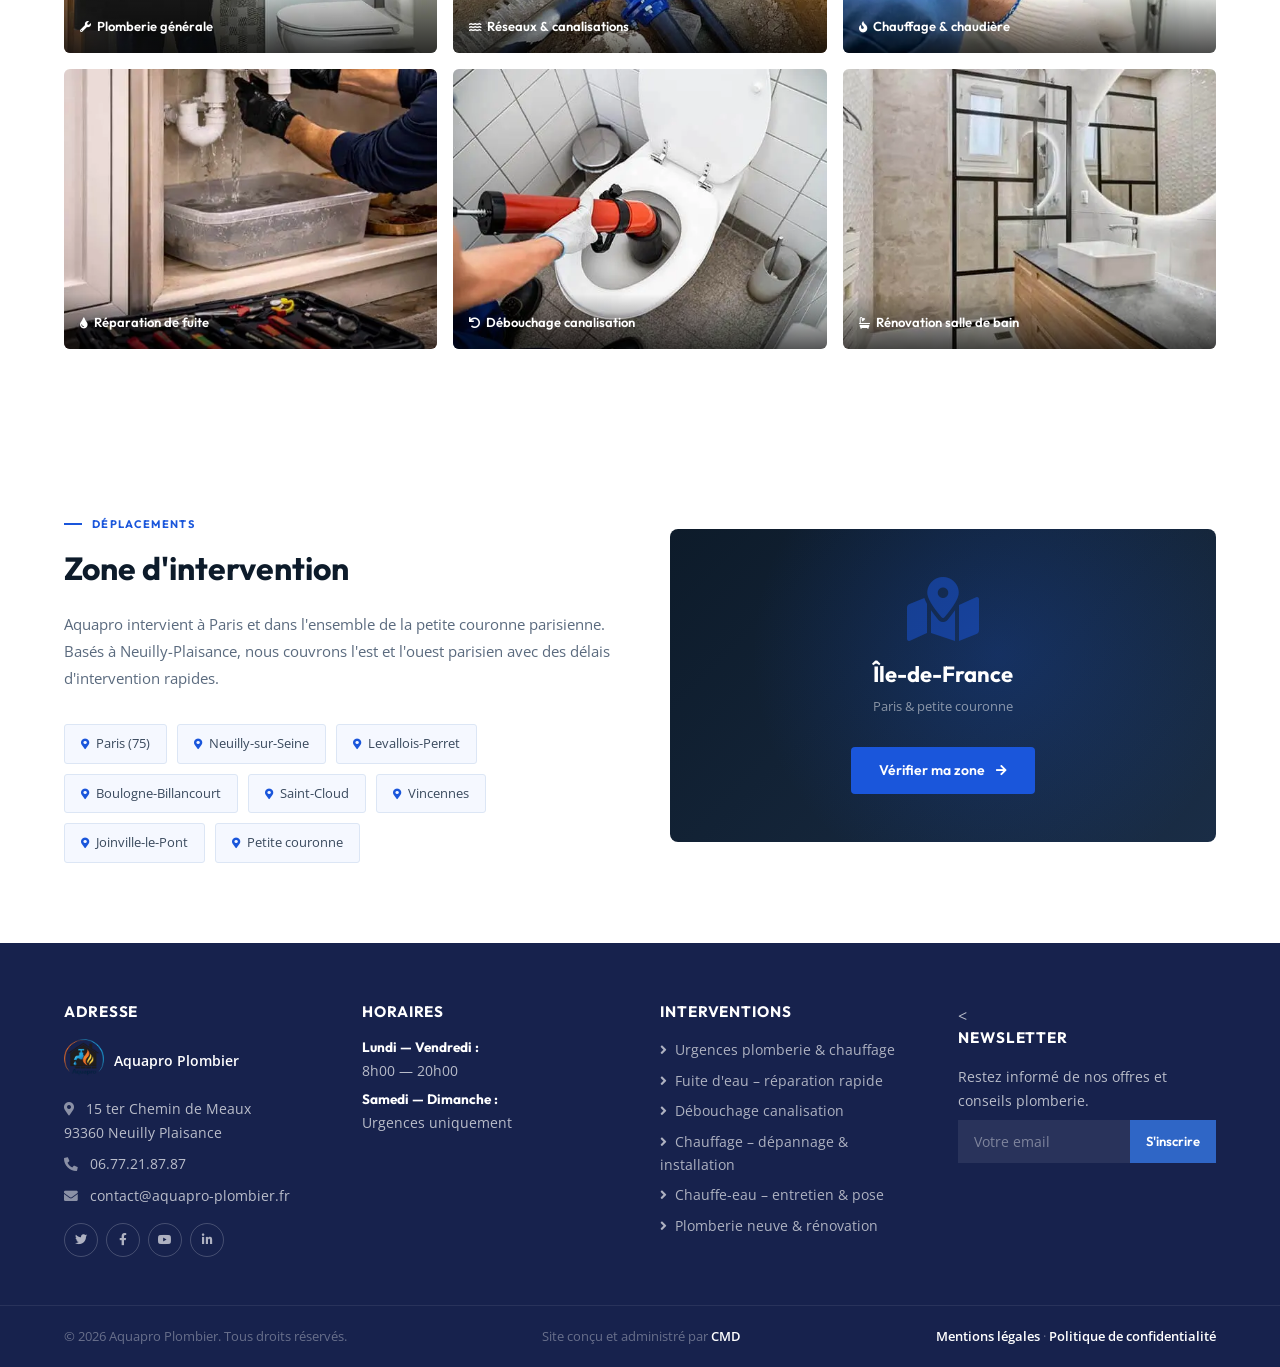
==== commit b7f2d09e: "Add files via upload" ====
--- a/about.html
+++ b/about.html
@@ -86,22 +86,24 @@
       font-family: 'Open Sans', sans-serif;
     }
     .about-img-cert {
-      position: absolute;
-      top: 24px;
-      left: 24px;
-      background: rgba(255,255,255,.95);
-      border-radius: 4px;
-      padding: 10px 16px;
-      font-size: 12px;
-      font-family: 'Open Sans', sans-serif;
-      font-weight: 600;
-      color: #1a56db;
-      letter-spacing: .04em;
-      display: flex;
-      align-items: center;
-      gap: 8px;
-      box-shadow: 0 2px 16px rgba(0,0,0,.12);
-    }
+  position: absolute;
+  top: 24px;
+  left: 24px;
+  background: rgba(0,0,0,0.75);
+  border-radius: 40px;
+  padding: 8px 20px;
+  font-size: 13px;
+  font-family: 'Outfit', sans-serif;
+  font-weight: 600;
+  color: #fff;
+  letter-spacing: .03em;
+  display: flex;
+  align-items: center;
+  gap: 8px;
+  backdrop-filter: blur(4px);
+  box-shadow: 0 2px 12px rgba(0,0,0,0.25);
+  z-index: 10;
+}
 
     /* Texte */
     .about-label {
--- a/style.css
+++ b/style.css
@@ -0,0 +1,1349 @@
+/* ===================================================
+   AquaPro — Style complet
+   =================================================== */
+:root {
+  --primary:   #2f66c6;
+  --primary-d: #1e4fa0;
+  --secondary: #e85d1a;
+  --dark:      #17224d;
+  --light:     #f0f4fc;
+  --grey:      #64748b;
+  --white:     #ffffff;
+  --border:    #dde5f5;
+}
+
+/* ── Base ── */
+*, *::before, *::after { box-sizing: border-box; margin: 0; padding: 0; }
+/* overflow-x sur html (pas body) pour ne pas casser position:fixed */
+html { scroll-behavior: smooth; overflow-x: hidden; }
+body { font-family: 'Open Sans', sans-serif; color: var(--dark); background: #fff; line-height: 1.65; }
+img { max-width: 100%; display: block; }
+a { text-decoration: none; color: inherit; }
+ul { list-style: none; padding: 0; margin: 0; }
+h1,h2,h3,h4,h5,h6 { font-family: 'Outfit', sans-serif; line-height: 1.2; }
+
+.container { max-width: 1200px; margin: 0 auto; padding: 0 24px; }
+.section-pad { padding: 80px 0; }
+.text-center { text-align: center; }
+.mb-3 { margin-bottom: 16px; }
+.mb-4 { margin-bottom: 24px; }
+.mb-5 { margin-bottom: 40px; }
+.text-muted { color: var(--grey); }
+.w-full { width: 100%; }
+
+.label-upper {
+  font-family: 'Outfit', sans-serif;
+  font-size: .8rem;
+  font-weight: 700;
+  letter-spacing: .12em;
+  text-transform: uppercase;
+  color: var(--secondary);
+  margin-bottom: 10px;
+  display: block;
+}
+.section-title {
+  font-size: clamp(1.7rem, 3vw, 2.4rem);
+  font-weight: 700;
+  color: var(--dark);
+  margin-bottom: 16px;
+}
+
+/* ── Buttons ── */
+.btn-primary {
+  display: inline-block;
+  background: var(--primary);
+  color: #fff;
+  padding: 14px 34px;
+  font-family: 'Outfit', sans-serif;
+  font-weight: 600;
+  font-size: .95rem;
+  border: none;
+  cursor: pointer;
+  transition: .3s;
+}
+.btn-primary:hover { background: var(--primary-d); transform: translateY(-2px); }
+.btn-secondary {
+  display: inline-block;
+  background: var(--secondary);
+  color: #fff;
+  padding: 14px 34px;
+  font-family: 'Outfit', sans-serif;
+  font-weight: 600;
+  font-size: .95rem;
+  transition: .3s;
+}
+.btn-secondary:hover { background: #c94d12; transform: translateY(-2px); }
+
+/* ── Fade in ── */
+.fade-in { opacity: 0; transform: translateY(24px); transition: opacity .6s ease, transform .6s ease; }
+.fade-in.visible { opacity: 1; transform: translateY(0); }
+
+/* ══════════════════════════════════
+   TOPBAR
+══════════════════════════════════ */
+.topbar { background: var(--light); display: block; }
+
+.topbar-inner {
+  display: flex;
+  align-items: center;
+  justify-content: space-between;
+  padding: 10px 0;
+  min-height: 80px;
+}
+
+.logo,
+.topbar-logo {
+  display: flex;
+  align-items: center;
+  flex-shrink: 0;
+}
+
+/* Mobile : logo compact */
+.logo img,
+.topbar-logo img {
+  height: 60px;
+  width: auto;
+  display: block;
+}
+
+/* Texte tagline à côté du logo */
+.logo-tagline {
+  font-family: 'Outfit', sans-serif;
+  font-size: .95rem;
+  font-weight: 500;
+  color: var(--grey);
+  letter-spacing: .04em;
+  padding-left: 16px;
+  border-left: 2px solid var(--border);
+  margin-left: 16px;
+  line-height: 1.4;
+}
+
+/* Desktop : logo grand + infos visibles */
+@media(min-width:992px){
+  .topbar-inner { min-height: 120px; }
+  .logo img, .topbar-logo img { height: 100px; }
+  .logo-tagline { font-size: 1.05rem; }
+}
+
+/* Sur très petit écran : cacher le tagline pour ne pas déborder */
+@media(max-width:400px){
+  .logo-tagline { display: none; }
+}
+
+.topbar-logo a {
+  font-family: 'Outfit', sans-serif;
+  font-weight: 800;
+  font-size: 1.6rem;
+  color: var(--primary);
+}
+
+/* Infos masquées sur mobile, visibles sur desktop */
+.topbar-info {
+  display: none;
+  align-items: center;
+  gap: 28px;
+  font-size: .85rem;
+  color: #444;
+}
+@media(min-width:992px){ .topbar-info { display: flex; } }
+
+.topbar-info i { color: var(--primary); margin-right: 6px; }
+.topbar-social { display: flex; gap: 6px; }
+.topbar-social a {
+  width: 30px; height: 30px;
+  background: #fff;
+  color: var(--primary);
+  display: flex; align-items: center; justify-content: center;
+  font-size: .75rem;
+  transition: .3s;
+}
+.topbar-social a:hover { background: var(--primary); color: #fff; }
+
+/* ══════════════════════════════════
+   NAVBAR
+══════════════════════════════════ */
+.navbar {
+  background: #fff;
+  position: sticky;
+  top: 0;
+  z-index: 1000;
+  box-shadow: 0 2px 12px rgba(0,0,0,.08);
+}
+.navbar-inner {
+  display: flex;
+  align-items: center;
+  height: 70px;
+  gap: 0;
+}
+.nav-logo {
+  font-family: 'Outfit', sans-serif;
+  font-weight: 800;
+  font-size: 1.5rem;
+  color: var(--primary);
+  display: none;
+  margin-right: auto;
+}
+/* Sur mobile, la topbar affiche déjà le logo image — on n'affiche pas le texte en double */
+/* @media(max-width:991px){ .nav-logo { display: block; } } */
+.burger {
+  background: none;
+  border: none;
+  font-size: 1.3rem;
+  cursor: pointer;
+  color: var(--dark);
+  margin-left: auto;
+  display: none;
+  padding: 8px;
+}
+@media(max-width:991px){ .burger { display: block; } }
+.nav-menu {
+  display: flex;
+  align-items: center;
+  gap: 0;
+  margin-right: auto;
+}
+@media(max-width:991px){
+  .nav-menu {
+    display: none;
+    flex-direction: column;
+    align-items: flex-start;
+    position: fixed;
+    top: 70px; left: 0; right: 0;
+    background: #fff;
+    padding: 16px 24px;
+    border-top: 1px solid var(--border);
+    box-shadow: 0 8px 24px rgba(0,0,0,.12);
+    z-index: 999;
+    gap: 2px;
+  }
+  .nav-menu.open { display: flex; }
+}
+.nav-link {
+  font-family: 'Outfit', sans-serif;
+  font-weight: 600;
+  font-size: .9rem;
+  color: var(--dark);
+  padding: 24px 16px;
+  display: block;
+  transition: .3s;
+}
+@media(max-width:991px){ .nav-link { padding: 12px 14px; border-radius: 6px; } }
+.nav-link:hover, .nav-link.active { color: var(--primary); }
+.nav-dropdown { position: relative; }
+.dropdown-panel {
+  display: none;
+  position: absolute;
+  top: 100%;
+  left: 0;
+  background: #fff;
+  min-width: 180px;
+  box-shadow: 0 8px 24px rgba(0,0,0,.12);
+  z-index: 10;
+}
+.nav-dropdown:hover .dropdown-panel { display: block; }
+@media(max-width:991px){
+  .dropdown-panel { position: static; box-shadow: none; padding-left: 16px; display: none; }
+  .nav-dropdown.open .dropdown-panel { display: block; }
+}
+.dropdown-panel a {
+  display: block;
+  padding: 12px 18px;
+  font-size: .88rem;
+  font-family: 'Outfit', sans-serif;
+  font-weight: 500;
+  color: var(--dark);
+  border-bottom: 1px solid var(--border);
+  transition: .2s;
+}
+.dropdown-panel a:hover { color: var(--primary); padding-left: 24px; }
+.nav-phone {
+  display: flex;
+  align-items: center;
+  gap: 14px;
+  background: var(--primary);
+  color: #fff;
+  padding: 20px 24px;
+  margin-left: auto;
+  height: 70px;
+  flex-shrink: 0;
+}
+@media(max-width:991px){ .nav-phone { display: none; } }
+.nav-phone-icon {
+  width: 42px; height: 42px;
+  background: #fff;
+  display: flex; align-items: center; justify-content: center;
+  flex-shrink: 0;
+}
+.nav-phone-icon i { color: var(--primary); }
+.nav-phone p { font-size: .8rem; margin: 0 0 2px; opacity: .85; }
+.nav-phone h5 { font-family: 'Outfit', sans-serif; font-size: 1rem; margin: 0; color: var(--secondary); }
+
+/* ══════════════════════════════════
+   CAROUSEL
+══════════════════════════════════ */
+.carousel-wrap { position: relative; overflow: hidden; }
+.carousel { position: relative; }
+.carousel-slide {
+  display: none;
+  position: relative;
+}
+.carousel-slide.active { display: block; }
+.carousel-slide img {
+  width: 100%;
+  height: 600px;
+  object-fit: cover;
+  display: block;
+}
+@media(max-width:768px){ .carousel-slide img { height: 380px; } }
+.carousel-overlay {
+  position: absolute;
+  inset: 0;
+  background: rgba(0,0,0,.45);
+  display: flex;
+  align-items: center;
+}
+.carousel-content {
+  max-width: 900px;
+  padding: 0 0 0 20px;
+  border-left: 14px solid #fff;
+}
+.carousel-content h5 {
+  color: #fff;
+  text-transform: uppercase;
+  font-size: .9rem;
+  letter-spacing: .1em;
+  margin-bottom: 16px;
+  font-weight: 600;
+}
+.carousel-content h1 {
+  color: #fff;
+  font-size: clamp(1.8rem, 4vw, 3.2rem);
+  margin-bottom: 18px;
+  font-weight: 800;
+}
+.carousel-content p {
+  color: rgba(255,255,255,.85);
+  font-size: 1rem;
+  margin-bottom: 28px;
+  max-width: 100%;
+}
+.carousel-btns { display: flex; gap: 14px; flex-wrap: wrap; }
+.carousel-btn {
+  position: absolute;
+  top: 50%;
+  transform: translateY(-50%);
+  background: rgba(255,255,255,.15);
+  border: 1px solid rgba(255,255,255,.4);
+  color: #fff;
+  width: 46px; height: 46px;
+  display: flex; align-items: center; justify-content: center;
+  cursor: pointer;
+  font-size: 1rem;
+  transition: .3s;
+  z-index: 5;
+}
+.carousel-btn:hover { background: var(--primary); border-color: var(--primary); }
+.carousel-btn.prev { left: 20px; }
+.carousel-btn.next { right: 20px; }
+
+/* ══════════════════════════════════
+   GRIDS
+══════════════════════════════════ */
+.grid-2 { display: grid; grid-template-columns: 1fr 1fr; gap: 40px; }
+.grid-2-about { display: grid; grid-template-columns: 1fr 1fr; gap: 64px; align-items: center; }
+.grid-3 { display: grid; grid-template-columns: repeat(3, 1fr); gap: 24px; }
+.grid-4 { display: grid; grid-template-columns: repeat(4, 1fr); gap: 24px; }
+@media(max-width:991px){
+  .grid-3 { grid-template-columns: 1fr 1fr; }
+  .grid-4 { grid-template-columns: 1fr 1fr; }
+  .grid-2-about { grid-template-columns: 1fr; }
+}
+@media(max-width:600px){
+  .grid-3 { grid-template-columns: 1fr; }
+  .grid-4 { grid-template-columns: 1fr 1fr; }
+}
+
+/* ══════════════════════════════════
+   SERVICE TOP CARDS
+══════════════════════════════════ */
+.svc-top-card { overflow: hidden; }
+.svc-top-img { overflow: hidden; }
+.svc-top-img img {
+  width: 100%;
+  height: 240px;
+  object-fit: cover;
+  transition: transform .5s ease;
+  display: block;
+}
+.svc-top-card:hover .svc-top-img img { transform: scale(1.07); }
+.svc-top-bar {
+  background: var(--light);
+  display: flex;
+  align-items: center;
+  justify-content: space-between;
+  padding: 18px 20px;
+}
+.svc-top-bar h5 { font-size: 1rem; font-weight: 700; margin: 0; color: var(--dark); }
+.svc-arrow {
+  width: 38px; height: 38px;
+  border: 2px solid var(--primary);
+  color: var(--primary);
+  display: flex; align-items: center; justify-content: center;
+  flex-shrink: 0;
+  transition: .3s;
+}
+.svc-arrow:hover { background: var(--primary); color: #fff; }
+
+/* ══════════════════════════════════
+   ABOUT
+══════════════════════════════════ */
+.check-line {
+  display: flex;
+  align-items: center;
+  gap: 10px;
+  font-weight: 600;
+  color: var(--primary);
+  margin-bottom: 10px;
+  font-size: .95rem;
+}
+.text-success { color: #22c55e !important; }
+.phone-box {
+  display: flex;
+  align-items: center;
+  gap: 18px;
+  background: var(--primary);
+  color: #fff;
+  padding: 20px 24px;
+  margin-top: 32px;
+}
+.phone-icon {
+  width: 54px; height: 54px;
+  background: #fff;
+  display: flex; align-items: center; justify-content: center;
+  flex-shrink: 0;
+}
+.phone-icon i { color: var(--primary); font-size: 1.3rem; }
+.phone-box p { margin: 0 0 4px; font-size: .9rem; opacity: .85; }
+.phone-box h3 { margin: 0; font-size: 1.35rem; color: var(--secondary); font-family: 'Outfit', sans-serif; }
+
+/* About images */
+.about-imgs {
+  position: relative;
+  min-height: 460px;
+}
+.about-img-main {
+  position: absolute;
+  top: 0; right: 0;
+  width: calc(100% - 80px);
+  height: 380px;
+  object-fit: cover;
+}
+.about-img-inset {
+  position: absolute;
+  bottom: 0; left: 0;
+  width: 48%;
+  height: 200px;
+  object-fit: cover;
+  border: 6px solid #fff;
+  box-shadow: 0 8px 32px rgba(0,0,0,.15);
+}
+
+/* ══════════════════════════════════
+   FACTS BAR
+══════════════════════════════════ */
+.facts-bar {
+  background: linear-gradient(rgba(15,30,60,.82), rgba(15,30,60,.82)), url('img/bg.webp') center/cover no-repeat;
+  padding: 60px 0;
+  margin: 40px 0;
+}
+.fact-item { text-align: center; color: #fff; }
+.fact-item i { margin-bottom: 14px; display: block; }
+.fact-item h2 { font-size: 2.4rem; font-weight: 800; margin-bottom: 6px; font-family: 'Outfit', sans-serif; }
+.fact-item p { font-size: .9rem; opacity: .8; margin: 0; }
+
+/* ══════════════════════════════════
+   SERVICE CAROUSEL SECTION
+══════════════════════════════════ */
+.svc-carousel-wrap {
+  display: flex;
+  align-items: stretch;
+  overflow: visible;
+}
+.svc-sidebar {
+  width: 260px;
+  flex-shrink: 0;
+  background: var(--primary);
+  display: none;
+  align-items: center;
+  justify-content: center;
+}
+@media(min-width:992px){ .svc-sidebar { display: flex; } }
+.svc-sidebar h2 {
+  color: #fff;
+  font-size: 2rem;
+  font-weight: 800;
+  /* SUPPRIMÉ : transform: rotate(-90deg) — causait un contexte d'empilement bloquant les boutons flottants */
+  white-space: nowrap;
+  font-family: 'Outfit', sans-serif;
+}
+
+/* IMAGE BAND — remplace le bandeau bleu vertical */
+.svc-img-band {
+  position: relative;
+  width: 100%;
+  height: 220px;
+  background: linear-gradient(135deg, rgba(10,20,55,.82) 0%, rgba(47,102,198,.70) 60%, rgba(242,140,0,.45) 100%),
+              url('img/bg2.jpg') center/cover no-repeat;
+  display: flex;
+  align-items: center;
+  justify-content: center;
+  overflow: hidden;
+  margin-bottom: 0;
+}
+.svc-img-band-overlay {
+  display: flex;
+  flex-direction: column;
+  align-items: center;
+  gap: 8px;
+}
+.svc-img-band-label {
+  font-family: 'Outfit', sans-serif;
+  font-size: 2.4rem;
+  font-weight: 800;
+  color: #fff;
+  text-transform: uppercase;
+  letter-spacing: .06em;
+  text-shadow: 0 2px 12px rgba(0,0,0,.4);
+}
+.svc-img-band-sub {
+  font-family: 'Outfit', sans-serif;
+  font-size: .95rem;
+  font-weight: 600;
+  color: rgba(255,255,255,.80);
+  text-transform: uppercase;
+  letter-spacing: .12em;
+}
+@media(max-width:600px) {
+  .svc-img-band { height: 160px; }
+  .svc-img-band-label { font-size: 1.6rem; }
+}
+.svc-carousel-content {
+  flex: 1;
+  padding: 60px 0;
+  overflow: hidden;
+}
+.svc-cards-track {
+  display: grid;
+  grid-template-columns: repeat(3, 1fr);
+  gap: 20px;
+  padding: 0 48px;
+}
+@media(max-width:991px){ .svc-cards-track { grid-template-columns: 1fr 1fr; padding: 0 24px; } }
+@media(max-width:600px){ .svc-cards-track { grid-template-columns: 1fr; } }
+.svc-card {
+  background: var(--light);
+  padding: 28px 24px;
+}
+.svc-card-icon {
+  width: 70px; height: 70px;
+  border: 5px solid #fff;
+  display: flex; align-items: center; justify-content: center;
+  margin-bottom: 18px;
+  color: var(--primary);
+}
+.svc-card h4 { font-size: 1.1rem; margin-bottom: 10px; font-weight: 700; }
+.svc-card > p { font-size: .88rem; color: var(--grey); margin-bottom: 12px; line-height: 1.6; }
+.check-line-blue {
+  display: flex;
+  align-items: center;
+  gap: 8px;
+  font-weight: 600;
+  color: var(--primary);
+  font-size: .88rem;
+  margin-bottom: 6px;
+}
+.svc-card-btn {
+  display: inline-flex;
+  align-items: center;
+  gap: 8px;
+  background: #fff;
+  color: var(--primary);
+  padding: 10px 16px;
+  font-size: .88rem;
+  font-weight: 700;
+  margin-top: 12px;
+  width: 100%;
+  justify-content: center;
+  transition: .3s;
+  font-family: 'Outfit', sans-serif;
+}
+.svc-card-btn:hover { background: var(--primary); color: #fff; }
+
+/* ══════════════════════════════════
+   BOOKING BANNER
+══════════════════════════════════ */
+.booking-banner { position: relative; margin: 40px 0 0; }
+.booking-bg {
+  background: linear-gradient(rgba(0,0,0,.5), rgba(0,0,0,.5)), url('img/carousel-1.webp') center/cover no-repeat;
+  padding: 80px 0 60px;
+  text-align: center;
+  display: flex;
+  flex-direction: column;
+  align-items: center;
+  justify-content: center;
+  gap: 12px;
+}
+.booking-bg h1 { color: #fff; font-size: clamp(1.6rem, 3vw, 2.4rem); }
+.booking-bg h3 { color: #fff; font-size: 1.3rem; font-weight: 400; }
+.btn-play-wrap { margin-top: 8px; }
+.btn-play-btn {
+  display: flex; align-items: center; justify-content: center;
+  width: 80px; height: 80px;
+  background: #fff;
+  border-radius: 50%;
+  position: relative;
+  cursor: pointer;
+}
+.btn-play-btn span {
+  width: 0; height: 0;
+  border-left: 22px solid var(--primary);
+  border-top: 14px solid transparent;
+  border-bottom: 14px solid transparent;
+  margin-left: 5px;
+}
+/* Le formulaire est maintenant en flux normal sous la bannière */
+.booking-banner .container {
+  position: static;
+  transform: none;
+  display: flex;
+  justify-content: center;
+  padding-top: 0;
+  padding-bottom: 0;
+}
+.booking-form-wrap {
+  background: var(--light);
+  padding: 40px 36px;
+  width: 100%;
+  max-width: 760px;
+  transform: none;
+  box-shadow: 0 8px 32px rgba(0,0,0,.1);
+  margin: 0 auto;
+}
+.booking-form-wrap h2 { text-align: center; margin-bottom: 24px; font-size: 1.6rem; }
+.bform-row { display: grid; grid-template-columns: 1fr 1fr; gap: 14px; margin-bottom: 14px; }
+@media(max-width:600px){ .bform-row { grid-template-columns: 1fr; } }
+.booking-form-wrap input,
+.booking-form-wrap select,
+.booking-form-wrap textarea {
+  width: 100%;
+  background: #fff;
+  border: none;
+  outline: none;
+  height: 52px;
+  padding: 0 16px;
+  font-family: 'Open Sans', sans-serif;
+  font-size: .92rem;
+  color: var(--dark);
+}
+.booking-form-wrap select { appearance: none; cursor: pointer; }
+.booking-form-wrap textarea {
+  height: auto;
+  min-height: 90px;
+  padding: 14px 16px;
+  resize: vertical;
+  width: 100%;
+  margin-bottom: 14px;
+  display: block;
+}
+.booking-form-wrap .btn-primary {
+  width: 100%;
+  text-align: center;
+  justify-content: center;
+  padding: 16px;
+  font-size: 1rem;
+}
+
+/* ══════════════════════════════════
+   TEAM
+══════════════════════════════════ */
+.team-card { overflow: hidden; }
+.team-img-wrap { overflow: hidden; position: relative; }
+.team-img-wrap img {
+  width: 100%;
+  height: 300px;
+  object-fit: cover;
+  transition: transform .5s ease;
+  display: block;
+}
+.team-card:hover .team-img-wrap img { transform: scale(1.06); }
+.team-info-bar {
+  height: 80px;
+  overflow: hidden;
+  position: relative;
+}
+.team-name {
+  background: var(--light);
+  height: 80px;
+  display: flex;
+  flex-direction: column;
+  align-items: center;
+  justify-content: center;
+  text-align: center;
+  transition: margin-top .3s ease;
+}
+.team-name h5 { font-size: .95rem; font-weight: 700; margin: 0 0 2px; }
+.team-name small { font-size: .78rem; color: var(--grey); }
+.team-social {
+  background: var(--primary);
+  height: 80px;
+  display: flex;
+  align-items: center;
+  justify-content: center;
+  gap: 10px;
+}
+.team-social a {
+  width: 34px; height: 34px;
+  background: #fff;
+  color: var(--primary);
+  display: flex; align-items: center; justify-content: center;
+  font-size: .8rem;
+  transition: .3s;
+}
+.team-social a:hover { background: var(--secondary); color: #fff; }
+.team-card:hover .team-name { margin-top: -80px; }
+
+/* ══════════════════════════════════
+   TESTIMONIALS
+══════════════════════════════════ */
+.testi-grid {
+  display: grid;
+  grid-template-columns: repeat(4, 1fr);
+  gap: 24px;
+}
+@media(max-width:991px){ .testi-grid { grid-template-columns: 1fr 1fr; } }
+@media(max-width:600px){ .testi-grid { grid-template-columns: 1fr; } }
+.testi-item { text-align: center; }
+.testi-text {
+  background: #fff;
+  border: 1px solid var(--border);
+  padding: 24px 20px;
+  margin-bottom: 20px;
+  position: relative;
+}
+.testi-text::after {
+  content: '';
+  position: absolute;
+  bottom: -14px; left: 50%; transform: translateX(-50%);
+  width: 0; height: 0;
+  border: 7px solid;
+  border-color: var(--border) transparent transparent transparent;
+}
+.testi-text p { font-size: .88rem; color: var(--grey); line-height: 1.65; margin: 0; font-style: italic; }
+.testi-item img {
+  width: 76px; height: 76px;
+  border-radius: 50%;
+  object-fit: cover;
+  margin: 0 auto 12px;
+  border: 4px solid var(--light);
+}
+.testi-stars { color: var(--secondary); font-size: .95rem; letter-spacing: 2px; margin-bottom: 8px; }
+.testi-item h5 { font-size: .95rem; font-weight: 700; margin-bottom: 2px; }
+.testi-job { font-size: .8rem; color: var(--grey); margin: 0; }
+
+/* ══════════════════════════════════
+   FOOTER
+══════════════════════════════════ */
+.footer { background: #17224d; color: rgba(255,255,255,.7); padding: 60px 0 0; }
+.footer-grid { display: grid; grid-template-columns: repeat(4, 1fr); gap: 40px; padding-bottom: 48px; }
+@media(max-width:991px){ .footer-grid { grid-template-columns: 1fr 1fr; gap: 32px; } }
+@media(max-width:600px){ .footer-grid { grid-template-columns: 1fr; } }
+.footer h4 { color: #fff; font-size: .95rem; text-transform: uppercase; letter-spacing: .06em; margin-bottom: 18px; font-family: 'Outfit', sans-serif; }
+.footer h6 { color: #fff; font-size: .85rem; margin-bottom: 4px; }
+.footer p { font-size: .86rem; line-height: 1.7; margin-bottom: 8px; }
+.footer p i { margin-right: 8px; color: rgba(255,255,255,.5); }
+.footer-social { display: flex; gap: 8px; margin-top: 16px; }
+.footer-social a {
+  width: 34px; height: 34px;
+  border: 1px solid rgba(255,255,255,.2);
+  border-radius: 50%;
+  display: flex; align-items: center; justify-content: center;
+  font-size: .76rem;
+  color: rgba(255,255,255,.65);
+  transition: .3s;
+}
+.footer-social a:hover { background: var(--primary); border-color: var(--primary); color: #fff; }
+.footer-link {
+  display: block;
+  font-size: .86rem;
+  color: rgba(255,255,255,.65);
+  margin-bottom: 8px;
+  transition: .3s;
+}
+.footer-link::before { content: '\f105'; font-family: 'Font Awesome 5 Free'; font-weight: 900; margin-right: 8px; }
+.footer-link:hover { color: #fff; letter-spacing: .03em; }
+.newsletter-wrap { position: relative; margin-top: 8px; }
+.newsletter-wrap input {
+  width: 100%; border: none; outline: none;
+  background: rgba(255,255,255,.08);
+  color: #fff;
+  padding: 12px 90px 12px 16px;
+  font-size: .86rem;
+  font-family: 'Open Sans', sans-serif;
+}
+.newsletter-wrap input::placeholder { color: rgba(255,255,255,.4); }
+.newsletter-wrap button {
+  position: absolute;
+  top: 0; right: 0;
+  height: 100%;
+  background: var(--primary);
+  color: #fff;
+  border: none;
+  padding: 0 16px;
+  font-family: 'Outfit', sans-serif;
+  font-weight: 600;
+  font-size: .82rem;
+  cursor: pointer;
+  transition: .3s;
+}
+.newsletter-wrap button:hover { background: var(--primary-d); }
+.footer-bottom { border-top: 1px solid rgba(255,255,255,.08); padding: 20px 0; }
+.footer-bottom-inner { display: flex; justify-content: space-between; font-size: .8rem; color: rgba(255,255,255,.35); flex-wrap: wrap; gap: 8px; }
+
+/* ══════════════════════════════════
+   BACK TO TOP
+══════════════════════════════════ */
+.back-to-top {
+  position: fixed;
+  bottom: 28px; right: 28px;
+  width: 44px; height: 44px;
+  background: var(--primary);
+  color: #fff;
+  display: flex; align-items: center; justify-content: center;
+  font-size: 1rem;
+  opacity: 0; pointer-events: none;
+  transition: .3s;
+  z-index: 900;
+}
+.back-to-top.visible { opacity: 1; pointer-events: all; }
+.back-to-top:hover { background: var(--primary-d); }
+
+/* ══════════════════════════════════
+   PAGE HERO (inner pages)
+══════════════════════════════════ */
+.page-hero {
+  background: linear-gradient(rgba(15,30,60,.75), rgba(15,30,60,.75)), url('img/bg.webp') center/cover no-repeat;
+  padding: 80px 0 60px;
+}
+.page-hero h1 { color: #fff; font-size: clamp(1.8rem, 3.5vw, 2.8rem); margin-bottom: 12px; }
+.breadcrumb { display: flex; gap: 8px; font-size: .84rem; color: rgba(255,255,255,.6); }
+.breadcrumb a { color: rgba(255,255,255,.6); }
+.breadcrumb a:hover { color: #fff; }
+.breadcrumb span { color: rgba(255,255,255,.35); }
+
+/* ══════════════════════════════════
+   BOOKING PAGE
+══════════════════════════════════ */
+.booking-page-wrap { padding: 80px 0; background: var(--light); }
+.booking-page-grid { display: grid; grid-template-columns: 1fr 1.3fr; gap: 56px; align-items: start; }
+@media(max-width:768px){ .booking-page-grid { grid-template-columns: 1fr; } }
+.booking-page-form {
+  background: #fff;
+  padding: 40px 36px;
+  box-shadow: 0 4px 24px rgba(0,0,0,.08);
+}
+.booking-page-form h3 { margin-bottom: 24px; font-size: 1.4rem; }
+.form-row { display: grid; grid-template-columns: 1fr 1fr; gap: 14px; }
+@media(max-width:600px){ .form-row { grid-template-columns: 1fr; } }
+.form-group { display: flex; flex-direction: column; gap: 6px; margin-bottom: 14px; }
+.form-group label { font-size: .8rem; font-weight: 700; font-family: 'Outfit', sans-serif; color: var(--dark); }
+.form-group input, .form-group select, .form-group textarea {
+  background: var(--light);
+  border: 1px solid var(--border);
+  padding: 12px 14px;
+  font-family: 'Open Sans', sans-serif;
+  font-size: .9rem;
+  color: var(--dark);
+  outline: none;
+  transition: .3s;
+}
+.form-group input:focus, .form-group select:focus, .form-group textarea:focus {
+  border-color: var(--primary);
+  box-shadow: 0 0 0 3px rgba(47,102,198,.1);
+}
+.form-group textarea { min-height: 110px; resize: vertical; }
+.form-submit {
+  width: 100%;
+  background: var(--primary);
+  color: #fff;
+  border: none;
+  padding: 15px;
+  font-family: 'Outfit', sans-serif;
+  font-weight: 700;
+  font-size: .98rem;
+  cursor: pointer;
+  transition: .3s;
+  margin-top: 6px;
+}
+.form-submit:hover { background: var(--primary-d); }
+.booking-features { display: flex; flex-direction: column; gap: 18px; margin-top: 28px; }
+.b-feature { display: flex; gap: 14px; align-items: flex-start; }
+.b-feat-icon { font-size: 1.4rem; flex-shrink: 0; }
+.b-feature strong { display: block; font-size: .92rem; margin-bottom: 3px; }
+.b-feature p { font-size: .83rem; color: var(--grey); margin: 0; }
+
+/* ══════════════════════════════════
+   CONTACT PAGE
+══════════════════════════════════ */
+.contact-grid { display: grid; grid-template-columns: 1fr 1.2fr; gap: 56px; align-items: start; }
+@media(max-width:768px){ .contact-grid { grid-template-columns: 1fr; } }
+.contact-items { display: flex; flex-direction: column; gap: 16px; margin-bottom: 24px; }
+.contact-item { display: flex; gap: 14px; align-items: center; }
+.ci-icon {
+  width: 44px; height: 44px;
+  background: var(--light);
+  border-radius: 8px;
+  display: flex; align-items: center; justify-content: center;
+  font-size: 1.1rem;
+  flex-shrink: 0;
+  color: var(--primary);
+}
+.contact-item strong { display: block; font-size: .8rem; color: var(--grey); font-weight: 400; }
+.contact-item span { font-size: .94rem; font-weight: 600; }
+.map-wrap { border-radius: 4px; overflow: hidden; border: 1px solid var(--border); }
+.contact-form-box { background: var(--light); padding: 36px 32px; }
+.contact-form-box h3 { margin-bottom: 22px; font-size: 1.3rem; }
+
+/* ══════════════════════════════════
+   ABOUT PAGE
+══════════════════════════════════ */
+.about-page-grid { display: grid; grid-template-columns: 1fr 1fr; gap: 64px; align-items: center; }
+@media(max-width:768px){ .about-page-grid { grid-template-columns: 1fr; } }
+.about-page-img img { width: 100%; height: 480px; object-fit: cover; }
+
+/* ══════════════════════════════════
+   TEAM PAGE
+══════════════════════════════════ */
+.team-grid-6 { display: grid; grid-template-columns: repeat(3, 1fr); gap: 24px; }
+@media(max-width:768px){ .team-grid-6 { grid-template-columns: 1fr 1fr; } }
+@media(max-width:480px){ .team-grid-6 { grid-template-columns: 1fr; } }
+
+/* ══════════════════════════════════
+   TESTIMONIAL PAGE
+══════════════════════════════════ */
+.testi-page-grid { display: grid; grid-template-columns: repeat(3, 1fr); gap: 28px; }
+@media(max-width:768px){ .testi-page-grid { grid-template-columns: 1fr 1fr; } }
+@media(max-width:480px){ .testi-page-grid { grid-template-columns: 1fr; } }
+
+/* ══════════════════════════════════
+   404
+══════════════════════════════════ */
+.not-found { min-height: 70vh; display: flex; align-items: center; justify-content: center; text-align: center; padding: 60px 24px; }
+.nf-num { font-family: 'Outfit', sans-serif; font-size: clamp(5rem, 14vw, 9rem); font-weight: 800; color: var(--primary); opacity: .12; line-height: 1; margin-bottom: -10px; }
+.not-found-inner h2 { font-size: 1.9rem; margin-bottom: 14px; }
+.not-found-inner p { color: var(--grey); margin-bottom: 28px; }
+
+/* after-banner : conservé pour compatibilité mais remis à zéro */
+.after-banner { padding-top: 0; }
+
+.footer-bottom-inner {
+  display: flex;
+  justify-content: center;
+  align-items: center;
+  gap: 12px;
+  flex-wrap: wrap;
+  text-align: center;
+}
+
+.footer-bottom-inner a {
+  color: #fff;
+  text-decoration: none;
+  font-weight: 600;
+}
+
+.footer-bottom-inner a:hover {
+  text-decoration: underline;
+}
+
+.footer-bottom-inner {
+  width: 100%;
+  display: flex;
+  justify-content: space-between;
+  align-items: center;
+  flex-wrap: wrap;
+}
+/* ===================================================
+   BULLE WHATSAPP
+   =================================================== */
+.whatsapp-float {
+    position: fixed;
+    bottom: 160px;
+    right: 16px;
+    background-color: #25d366;
+    color: #fff;
+    max-width: calc(100vw - 32px);
+    height: 50px;
+    border-radius: 30px;
+    display: flex;
+    align-items: center;
+    justify-content: center;
+    gap: 8px;
+    padding: 0 16px 0 12px;
+    font-size: 24px;
+    box-shadow: 0 4px 18px rgba(37,211,102,0.45);
+    z-index: 1000;
+    transition: all 0.3s ease;
+    text-decoration: none;
+    font-family: 'Outfit', sans-serif;
+    font-weight: 700;
+    white-space: nowrap;
+}
+.whatsapp-float .wa-label {
+    font-size: 14px;
+    font-weight: 700;
+    letter-spacing: .02em;
+    white-space: nowrap;
+}
+.whatsapp-float:hover {
+    background-color: #20b859;
+    transform: translateY(-3px);
+    box-shadow: 0 8px 24px rgba(37,211,102,0.55);
+    color: #fff;
+}
+
+/* ===================================================
+   CHATBOT HYBRIDE
+   =================================================== */
+.chatbot-float {
+    position: fixed;
+    bottom: 90px;
+    right: 20px;
+    z-index: 1001;
+}
+
+.chatbot-toggle {
+    height: 50px;
+    background-color: var(--primary, #2f66c6);
+    border-radius: 30px;
+    display: flex;
+    align-items: center;
+    justify-content: center;
+    gap: 8px;
+    padding: 0 16px 0 12px;
+    cursor: pointer;
+    box-shadow: 0 4px 18px rgba(47,102,198,0.45);
+    transition: all 0.3s ease;
+    color: #fff;
+    font-size: 22px;
+    font-family: 'Outfit', sans-serif;
+    font-weight: 700;
+    white-space: nowrap;
+    max-width: calc(100vw - 32px);
+}
+.chatbot-toggle .cb-label {
+    font-size: 14px;
+    font-weight: 700;
+    letter-spacing: .02em;
+    white-space: nowrap;
+}
+.chatbot-toggle:hover {
+    transform: translateY(-3px);
+    box-shadow: 0 8px 24px rgba(47,102,198,0.55);
+    background-color: var(--primary-d, #1e4fa0);
+}
+
+.chatbot-window {
+    position: absolute;
+    bottom: 66px;
+    right: 0;
+    width: 320px;
+    background: #fff;
+    border-radius: 16px;
+    box-shadow: 0 10px 30px rgba(0,0,0,0.2);
+    overflow: hidden;
+    display: none;
+    flex-direction: column;
+    z-index: 1000;
+    border: 1px solid var(--border, #dde5f5);
+}
+
+.chatbot-window.open {
+    display: flex;
+}
+
+.chatbot-header {
+    background: var(--primary, #2f66c6);
+    color: #fff;
+    padding: 15px;
+    font-weight: 600;
+    font-family: 'Outfit', sans-serif;
+    display: flex;
+    justify-content: space-between;
+    align-items: center;
+}
+
+.chatbot-close {
+    background: none;
+    border: none;
+    color: #fff;
+    font-size: 20px;
+    cursor: pointer;
+    line-height: 1;
+}
+
+.chatbot-messages {
+    height: 300px;
+    overflow-y: auto;
+    padding: 15px;
+    display: flex;
+    flex-direction: column;
+    gap: 10px;
+    background: #f9fafb;
+}
+
+.message {
+    max-width: 85%;
+    padding: 8px 12px;
+    border-radius: 12px;
+    font-size: 13px;
+    line-height: 1.4;
+}
+
+.message.user {
+    background: var(--primary, #2f66c6);
+    color: #fff;
+    align-self: flex-end;
+    border-bottom-right-radius: 4px;
+}
+
+.message.bot {
+    background: #e5e7eb;
+    color: #1f2937;
+    align-self: flex-start;
+    border-bottom-left-radius: 4px;
+}
+
+.chatbot-input-area {
+    display: flex;
+    padding: 10px;
+    border-top: 1px solid var(--border, #dde5f5);
+    background: #fff;
+}
+
+.chatbot-input-area input {
+    flex: 1;
+    padding: 10px;
+    border: 1px solid var(--border, #dde5f5);
+    border-radius: 30px;
+    outline: none;
+    font-family: 'Open Sans', sans-serif;
+    font-size: 13px;
+}
+
+.chatbot-input-area button {
+    background: var(--primary, #2f66c6);
+    border: none;
+    color: #fff;
+    border-radius: 30px;
+    padding: 0 15px;
+    margin-left: 8px;
+    cursor: pointer;
+    font-family: 'Outfit', sans-serif;
+    font-weight: 600;
+    font-size: 13px;
+}
+
+.quick-buttons {
+    display: flex;
+    flex-wrap: wrap;
+    gap: 6px;
+    padding: 10px;
+    background: #fff;
+    border-top: 1px solid var(--border, #dde5f5);
+}
+
+.quick-btn {
+    background: #f0f4fc;
+    border: none;
+    padding: 5px 10px;
+    border-radius: 20px;
+    font-size: 11px;
+    cursor: pointer;
+    font-family: 'Open Sans', sans-serif;
+    transition: 0.2s;
+    color: var(--primary, #2f66c6);
+}
+
+.quick-btn:hover {
+    background: var(--primary, #2f66c6);
+    color: #fff;
+}
+
+/* ===================================================
+   BANNIÈRE COOKIE RGPD
+   =================================================== */
+.cookie-banner {
+    position: fixed;
+    bottom: 0;
+    left: 0;
+    right: 0;
+    background: #1f2937;
+    color: #f3f4f6;
+    padding: 16px 20px;
+    display: flex;
+    justify-content: space-between;
+    align-items: center;
+    flex-wrap: wrap;
+    gap: 15px;
+    z-index: 1100;
+    font-size: 13px;
+    font-family: 'Open Sans', sans-serif;
+    box-shadow: 0 -4px 12px rgba(0,0,0,0.1);
+    transform: translateY(100%);
+    transition: transform 0.4s ease;
+}
+
+.cookie-banner.show {
+    transform: translateY(0);
+}
+
+.cookie-banner p {
+    margin: 0;
+    flex: 1;
+    min-width: 200px;
+}
+
+.cookie-buttons {
+    display: flex;
+    gap: 12px;
+}
+
+.cookie-btn {
+    padding: 8px 16px;
+    border: none;
+    border-radius: 30px;
+    cursor: pointer;
+    font-weight: 600;
+    font-family: 'Outfit', sans-serif;
+    font-size: 12px;
+    transition: 0.2s;
+}
+
+.cookie-accept {
+    background: var(--primary, #2f66c6);
+    color: #fff;
+}
+
+.cookie-accept:hover {
+    background: var(--primary-d, #1e4fa0);
+}
+
+.cookie-refuse {
+    background: #4b5563;
+    color: #fff;
+}
+
+.cookie-refuse:hover {
+    background: #374151;
+}
+
+@media (max-width: 640px) {
+    .cookie-banner {
+        flex-direction: column;
+        text-align: center;
+    }
+    .whatsapp-float {
+        bottom: 130px;
+        right: 12px;
+        height: 46px;
+        padding: 0 14px 0 12px;
+        font-size: 22px;
+    }
+    .whatsapp-float .wa-label { font-size: 13px; }
+    .chatbot-float {
+        bottom: 80px;
+        right: 12px;
+    }
+    .chatbot-toggle {
+        height: 46px;
+        padding: 0 14px 0 12px;
+        font-size: 20px;
+    }
+    .chatbot-toggle .cb-label { font-size: 13px; }
+    .chatbot-window {
+        width: calc(100vw - 24px);
+        right: 0;
+        bottom: 60px;
+    }
+}
+.btn-play-btn {
+  width: auto;
+  height: auto;
+  padding: 16px 24px;
+  border-radius: 999px;
+  background: #e11d48;
+  color: #fff;
+  display: inline-flex;
+  align-items: center;
+  justify-content: center;
+  gap: 10px;
+  font-family: 'Outfit', sans-serif;
+  font-weight: 700;
+  font-size: 14px;
+  cursor: pointer;
+  box-shadow: 0 6px 20px rgba(225,29,72,0.35);
+  transition: 0.3s;
+}
+.btn-play-btn:hover {
+  transform: translateY(-2px);
+  background: #be123c;
+}
+.btn-play-btn {
+  color: #fff;
+}
+.booking-banner {
+  display: flex;
+  flex-direction: column;
+  gap: 60px;
+}
+.booking-bg {
+  margin-bottom: 60px;
+}
+/* VERSION FULL WIDTH (1 bloc par ligne) */
+.svc-cards-full {
+  grid-template-columns: 1fr !important;
+}
+
+.svc-cards-full .svc-card {
+  width: 100%;
+  max-width: 100%;
+}.footer-brand {
+  display: flex;
+  flex-direction: column; /* met le texte sous le logo */
+  align-items: flex-start; /* aligné à gauche (plus pro) */
+  margin: 10px 0 15px;
+}
+
+.footer-brand img {
+  width: 40px;
+  height: auto;
+}
+
+.footer-brand span {
+  margin-top: 6px;
+  font-weight: 600;
+  font-size: 14px;
+  color: #fff; /* adapte selon ton thème */
+}.footer-brand {
+  display: flex !important;
+  flex-direction: row !important;
+  align-items: center !important;
+  gap: 10px;
+}
+
+.footer-brand span {
+  margin-top: 0 !important;
+  display: inline-block;
+  line-height: 1;
+  white-space: nowrap;
+}
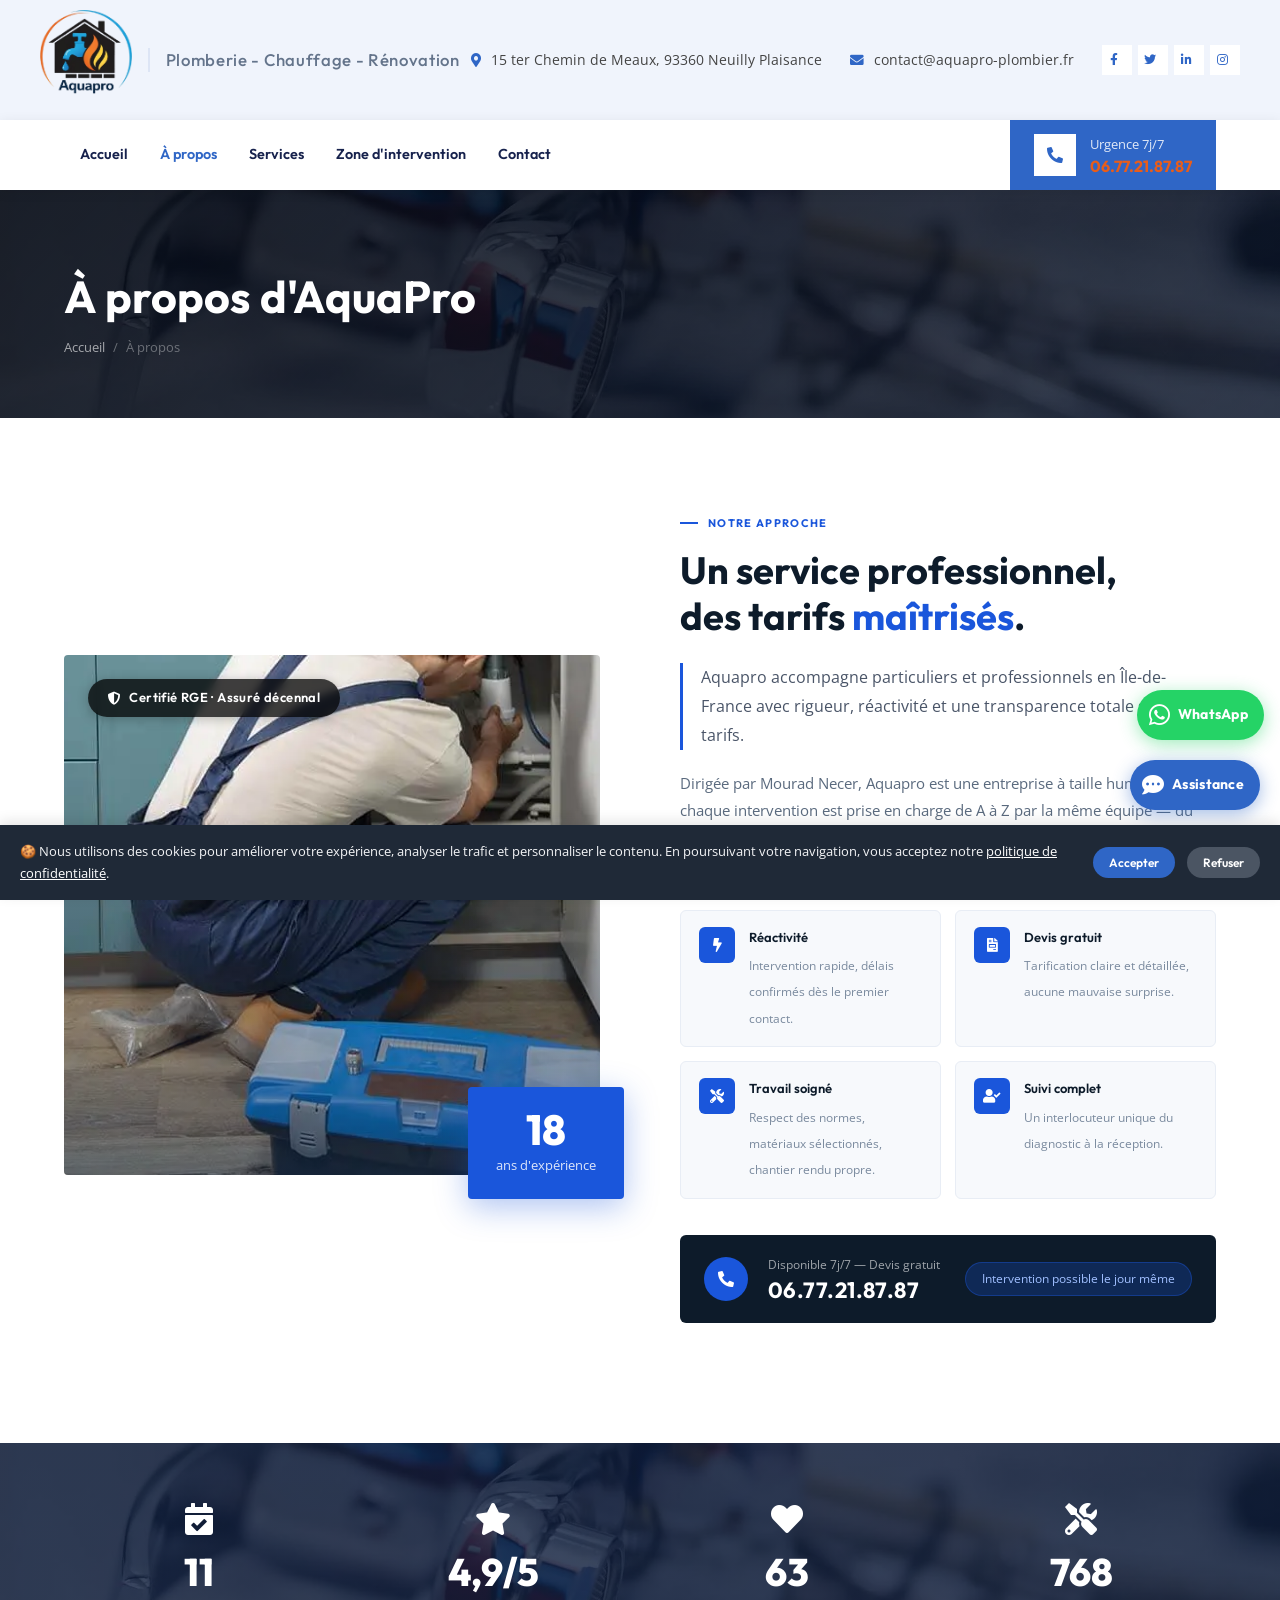
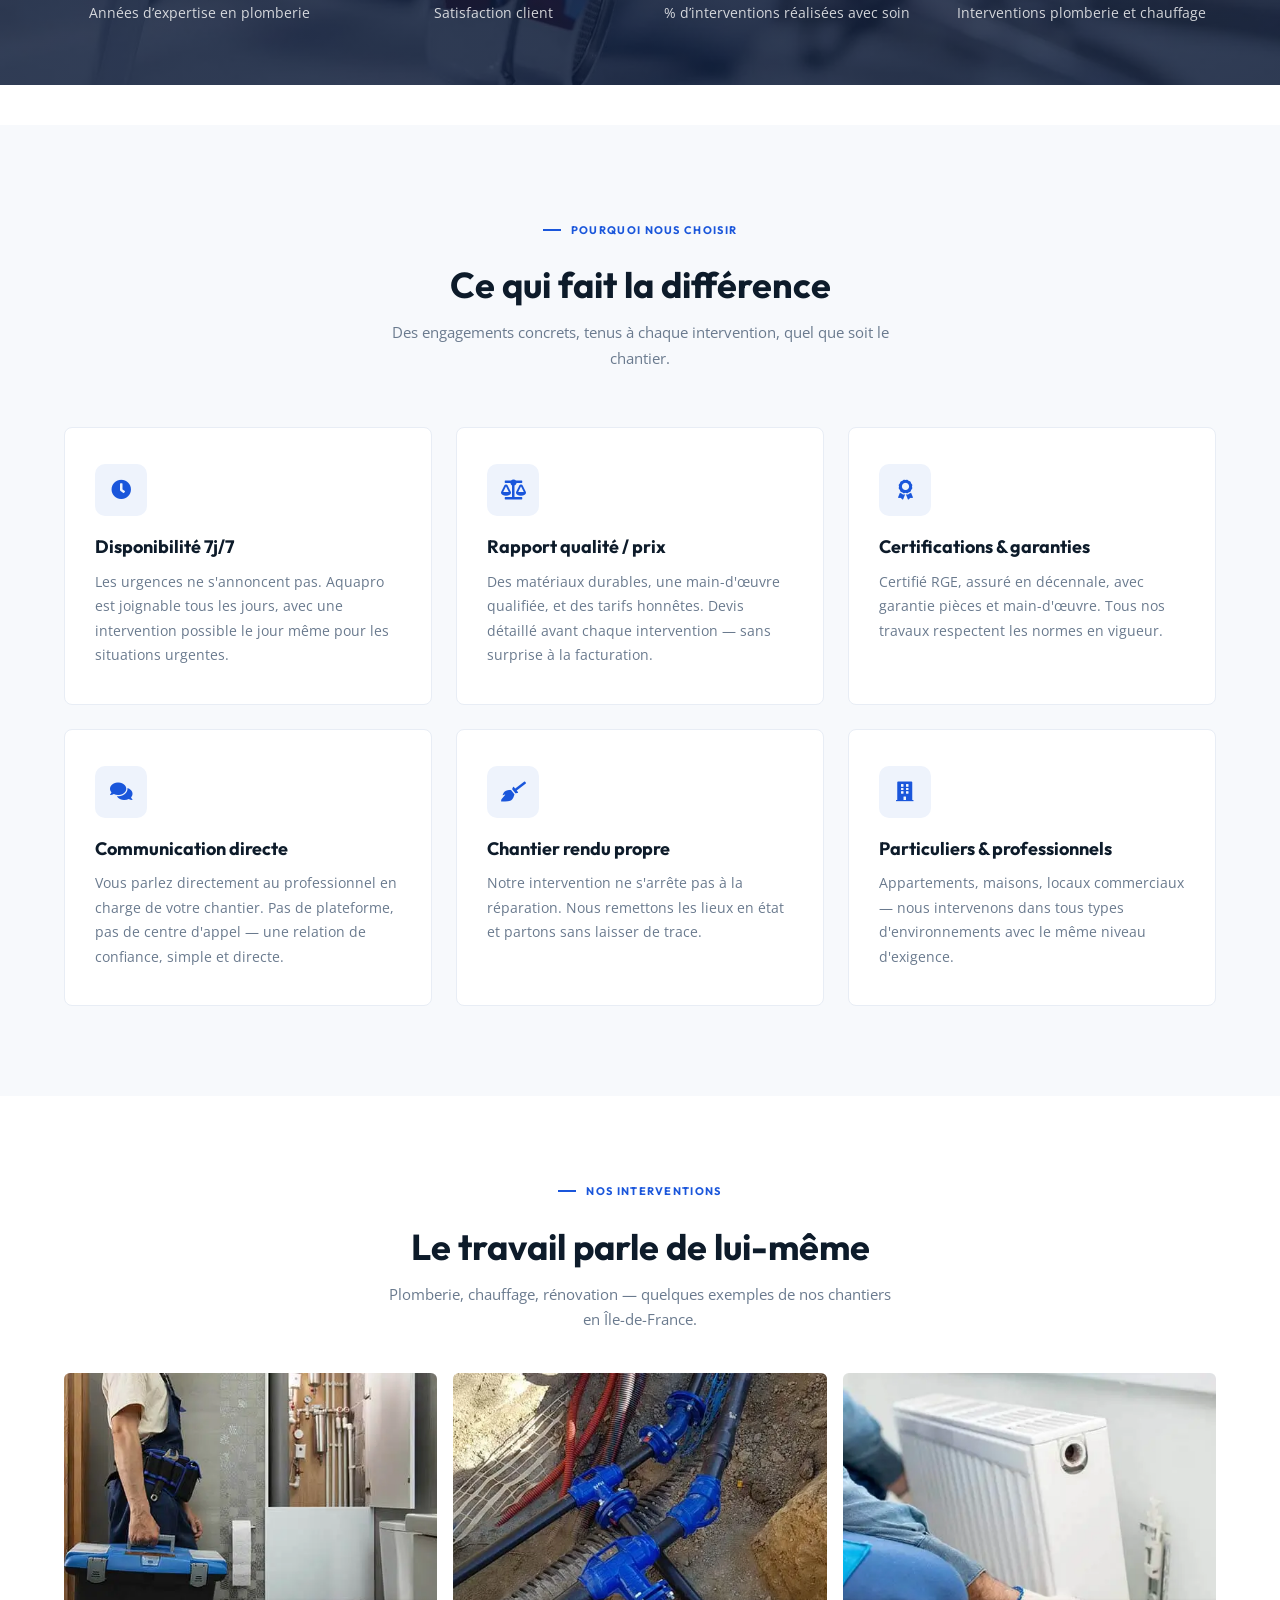
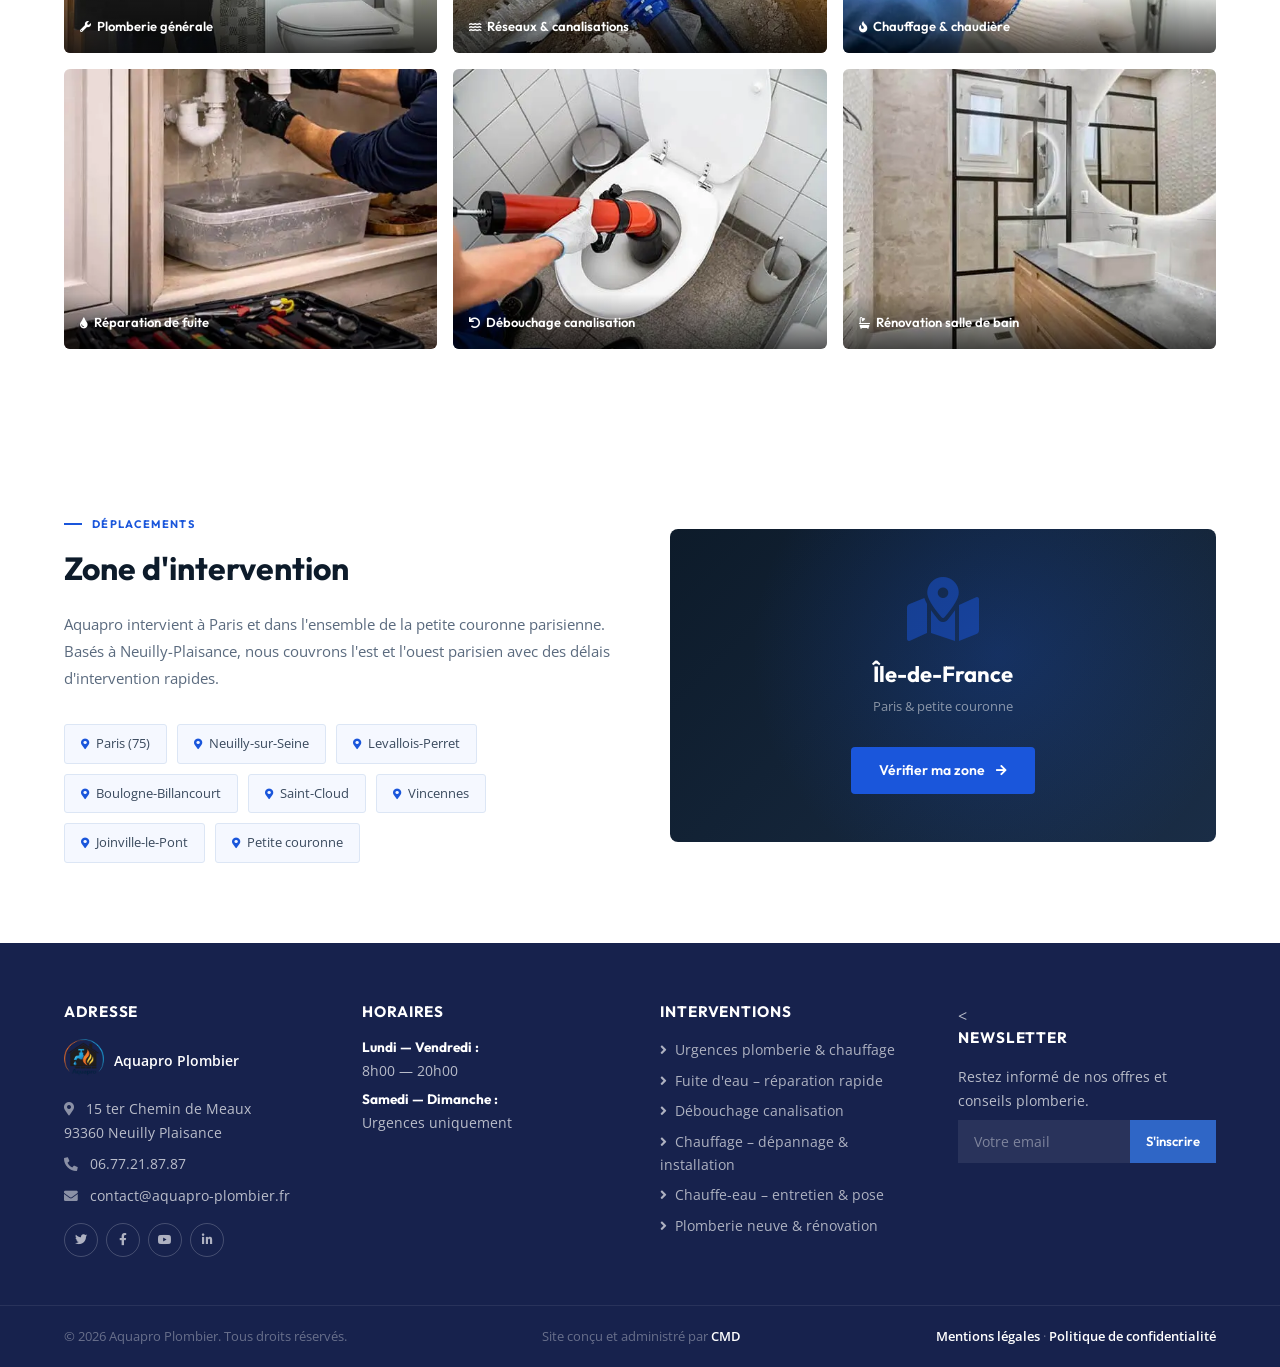
==== commit d6c3e06a: "Add files via upload" ====
--- a/about.html
+++ b/about.html
@@ -467,7 +467,7 @@
       <div class="about-pro-grid">
 
         <div class="about-img-wrap fade-up">
-          <img src="img/pomb1.webp" alt="Aquapro Plombier au travail">
+          <img src="img/pomb1.webp" alt="Aquapro Plombier au travail" loading="lazy">
           <div class="about-img-overlay"></div>
           <div class="about-img-cert">
             <i class="fa fa-shield-alt"></i> Certifié RGE · Assuré décennal
@@ -621,42 +621,42 @@
       <div style="display:grid;grid-template-columns:repeat(3,1fr);gap:16px;">
 
         <div class="fade-up" style="border-radius:6px;overflow:hidden;aspect-ratio:4/3;position:relative;">
-          <img src="img/pomb2.webp" alt="Plombier au travail" style="width:100%;height:100%;object-fit:cover;display:block;">
+          <img src="img/pomb2.webp" alt="Plombier au travail" loading="lazy" style="width:100%;height:100%;object-fit:cover;display:block;">
           <div style="position:absolute;bottom:0;left:0;right:0;background:linear-gradient(to top,rgba(0,0,0,.65),transparent);padding:14px 16px;">
             <span style="font-family:'Outfit',sans-serif;font-size:13px;font-weight:600;color:#fff;"><i class="fa fa-wrench" style="margin-right:6px;font-size:11px;"></i>Plomberie générale</span>
           </div>
         </div>
 
         <div class="fade-up" style="border-radius:6px;overflow:hidden;aspect-ratio:4/3;position:relative;transition-delay:.1s;">
-          <img src="img/pomb3.webp" alt="Réseaux de tuyaux" style="width:100%;height:100%;object-fit:cover;display:block;">
+          <img src="img/pomb3.webp" alt="Réseaux de tuyaux" loading="lazy" style="width:100%;height:100%;object-fit:cover;display:block;">
           <div style="position:absolute;bottom:0;left:0;right:0;background:linear-gradient(to top,rgba(0,0,0,.65),transparent);padding:14px 16px;">
             <span style="font-family:'Outfit',sans-serif;font-size:13px;font-weight:600;color:#fff;"><i class="fa fa-water" style="margin-right:6px;font-size:11px;"></i>Réseaux & canalisations</span>
           </div>
         </div>
 
         <div class="fade-up" style="border-radius:6px;overflow:hidden;aspect-ratio:4/3;position:relative;transition-delay:.2s;">
-          <img src="img/pomb4.webp" alt="Chaudière chauffage" style="width:100%;height:100%;object-fit:cover;display:block;">
+          <img src="img/pomb4.webp" alt="Chaudière chauffage" loading="lazy" style="width:100%;height:100%;object-fit:cover;display:block;">
           <div style="position:absolute;bottom:0;left:0;right:0;background:linear-gradient(to top,rgba(0,0,0,.65),transparent);padding:14px 16px;">
             <span style="font-family:'Outfit',sans-serif;font-size:13px;font-weight:600;color:#fff;"><i class="fa fa-fire" style="margin-right:6px;font-size:11px;"></i>Chauffage & chaudière</span>
           </div>
         </div>
 
         <div class="fade-up" style="border-radius:6px;overflow:hidden;aspect-ratio:4/3;position:relative;transition-delay:.3s;">
-          <img src="img/pomb5.webp" alt="Réparation fuite" style="width:100%;height:100%;object-fit:cover;display:block;">
+          <img src="img/pomb5.webp" alt="Réparation fuite" loading="lazy" style="width:100%;height:100%;object-fit:cover;display:block;">
           <div style="position:absolute;bottom:0;left:0;right:0;background:linear-gradient(to top,rgba(0,0,0,.65),transparent);padding:14px 16px;">
             <span style="font-family:'Outfit',sans-serif;font-size:13px;font-weight:600;color:#fff;"><i class="fa fa-tint" style="margin-right:6px;font-size:11px;"></i>Réparation de fuite</span>
           </div>
         </div>
 
         <div class="fade-up" style="border-radius:6px;overflow:hidden;aspect-ratio:4/3;position:relative;transition-delay:.4s;">
-          <img src="img/pomb6.webp" alt="Débouchage" style="width:100%;height:100%;object-fit:cover;display:block;">
+          <img src="img/pomb6.webp" alt="Débouchage" loading="lazy" style="width:100%;height:100%;object-fit:cover;display:block;">
           <div style="position:absolute;bottom:0;left:0;right:0;background:linear-gradient(to top,rgba(0,0,0,.65),transparent);padding:14px 16px;">
             <span style="font-family:'Outfit',sans-serif;font-size:13px;font-weight:600;color:#fff;"><i class="fa fa-undo" style="margin-right:6px;font-size:11px;"></i>Débouchage canalisation</span>
           </div>
         </div>
 
         <div class="fade-up" style="border-radius:6px;overflow:hidden;aspect-ratio:4/3;position:relative;transition-delay:.5s;">
-          <img src="img/pomb7.webp" alt="Aménagement des pièces d’eau" style="width:100%;height:100%;object-fit:cover;display:block;">
+          <img src="img/pomb7.webp" alt="Aménagement des pièces d’eau" loading="lazy" style="width:100%;height:100%;object-fit:cover;display:block;">
           <div style="position:absolute;bottom:0;left:0;right:0;background:linear-gradient(to top,rgba(0,0,0,.65),transparent);padding:14px 16px;">
             <span style="font-family:'Outfit',sans-serif;font-size:13px;font-weight:600;color:#fff;"><i class="fa fa-bath" style="margin-right:6px;font-size:11px;"></i>Rénovation salle de bain</span>
           </div>
